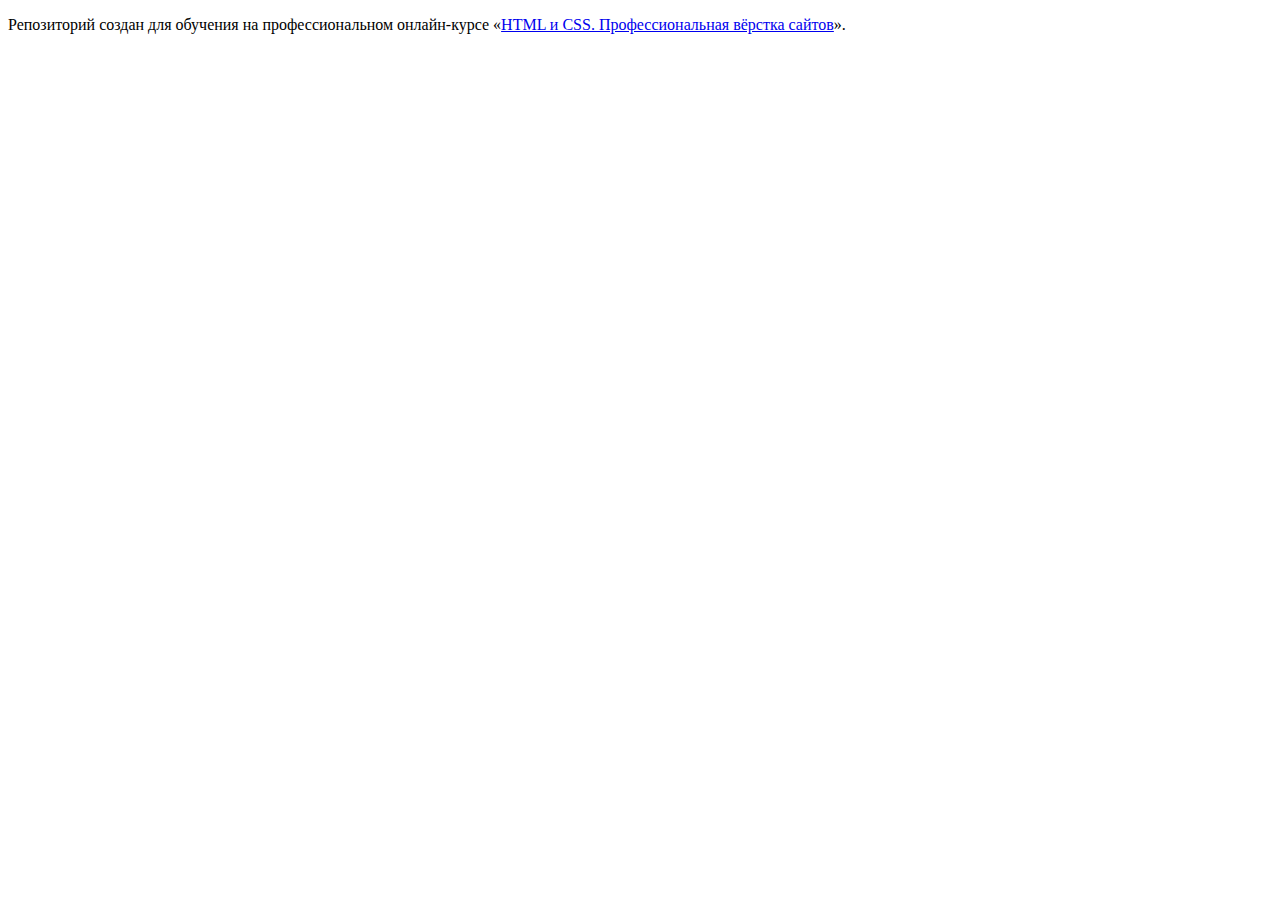
==== index.html @ 1352339e ":hatching_chick:" ====
<!DOCTYPE html>
<html lang="ru">
  <head>
    <meta charset="utf-8">
    <title>HTML Academy: Глейси</title>
  </head>
  <body>

    <p>Репозиторий создан для обучения на профессиональном онлайн‑курсе «<a href="https://htmlacademy.ru/intensive/htmlcss">HTML и CSS. Профессиональная вёрстка сайтов</a>».</p>

  </body>
</html>
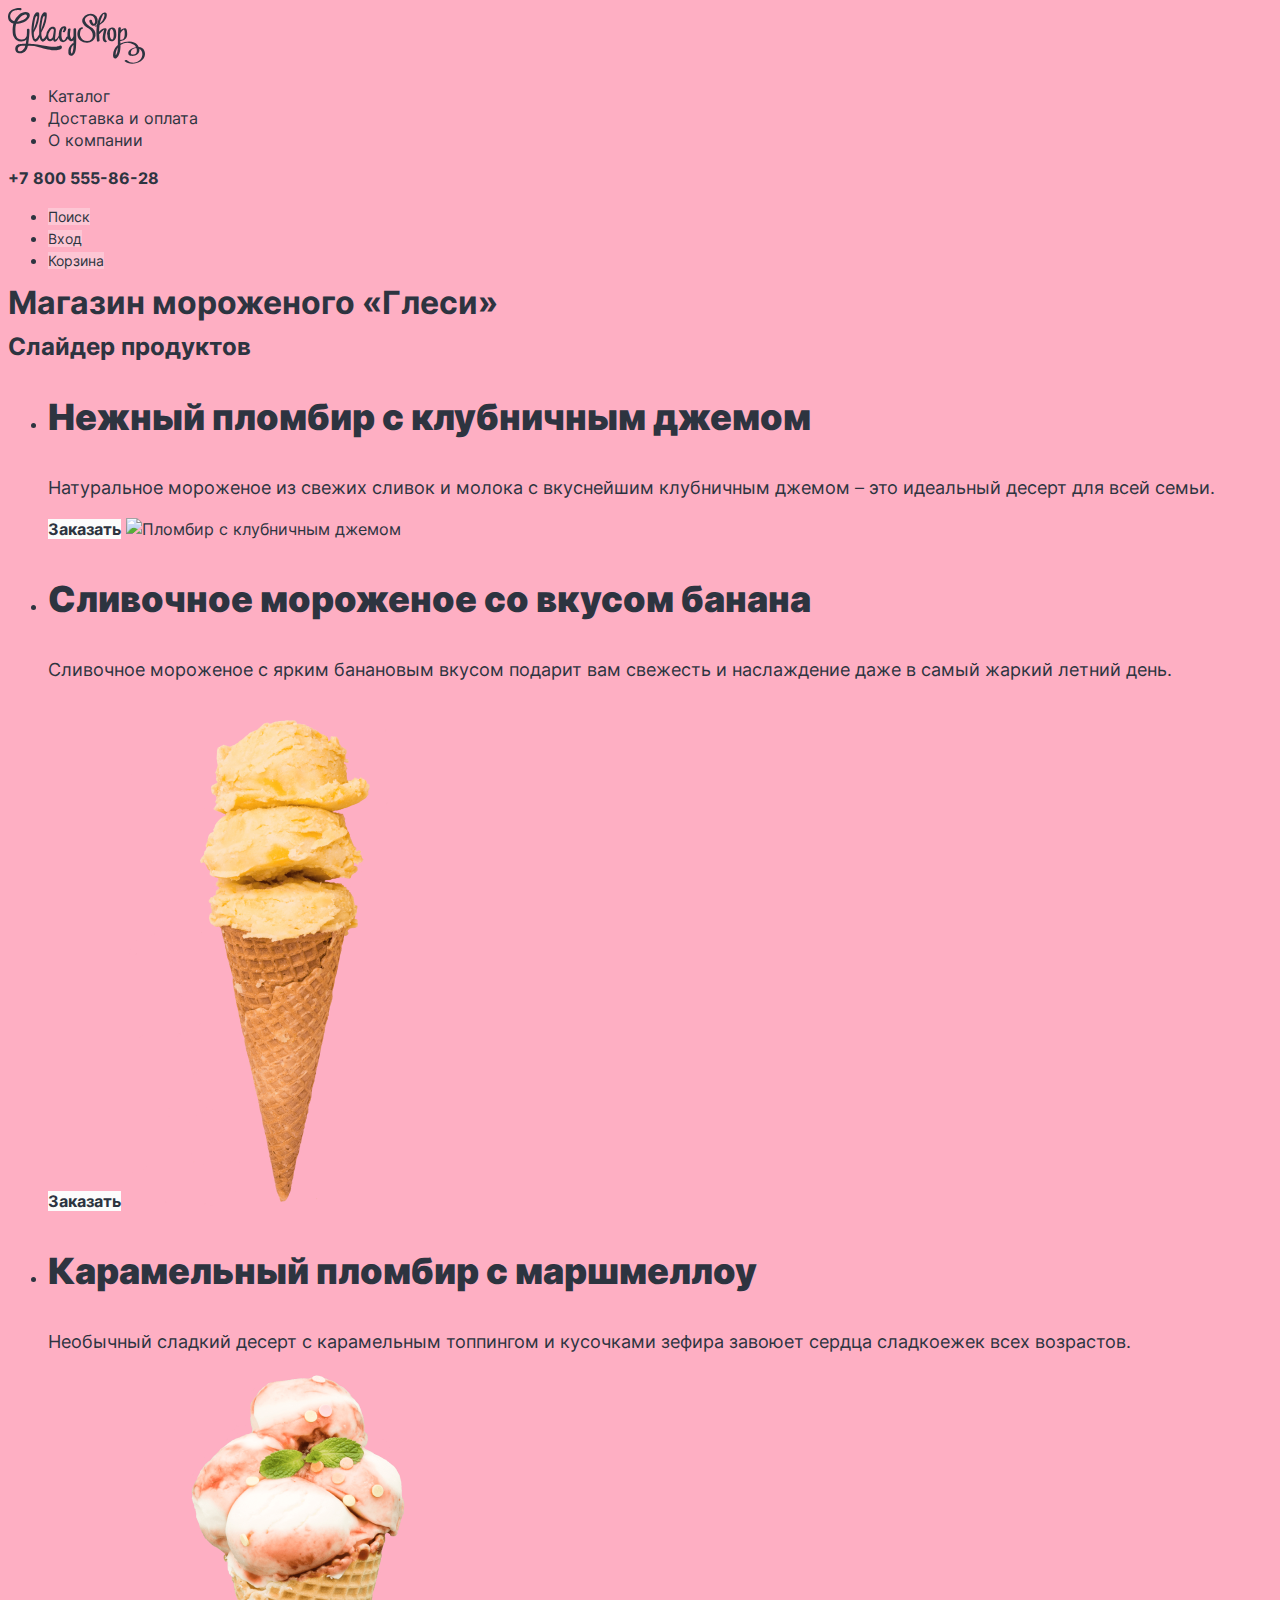
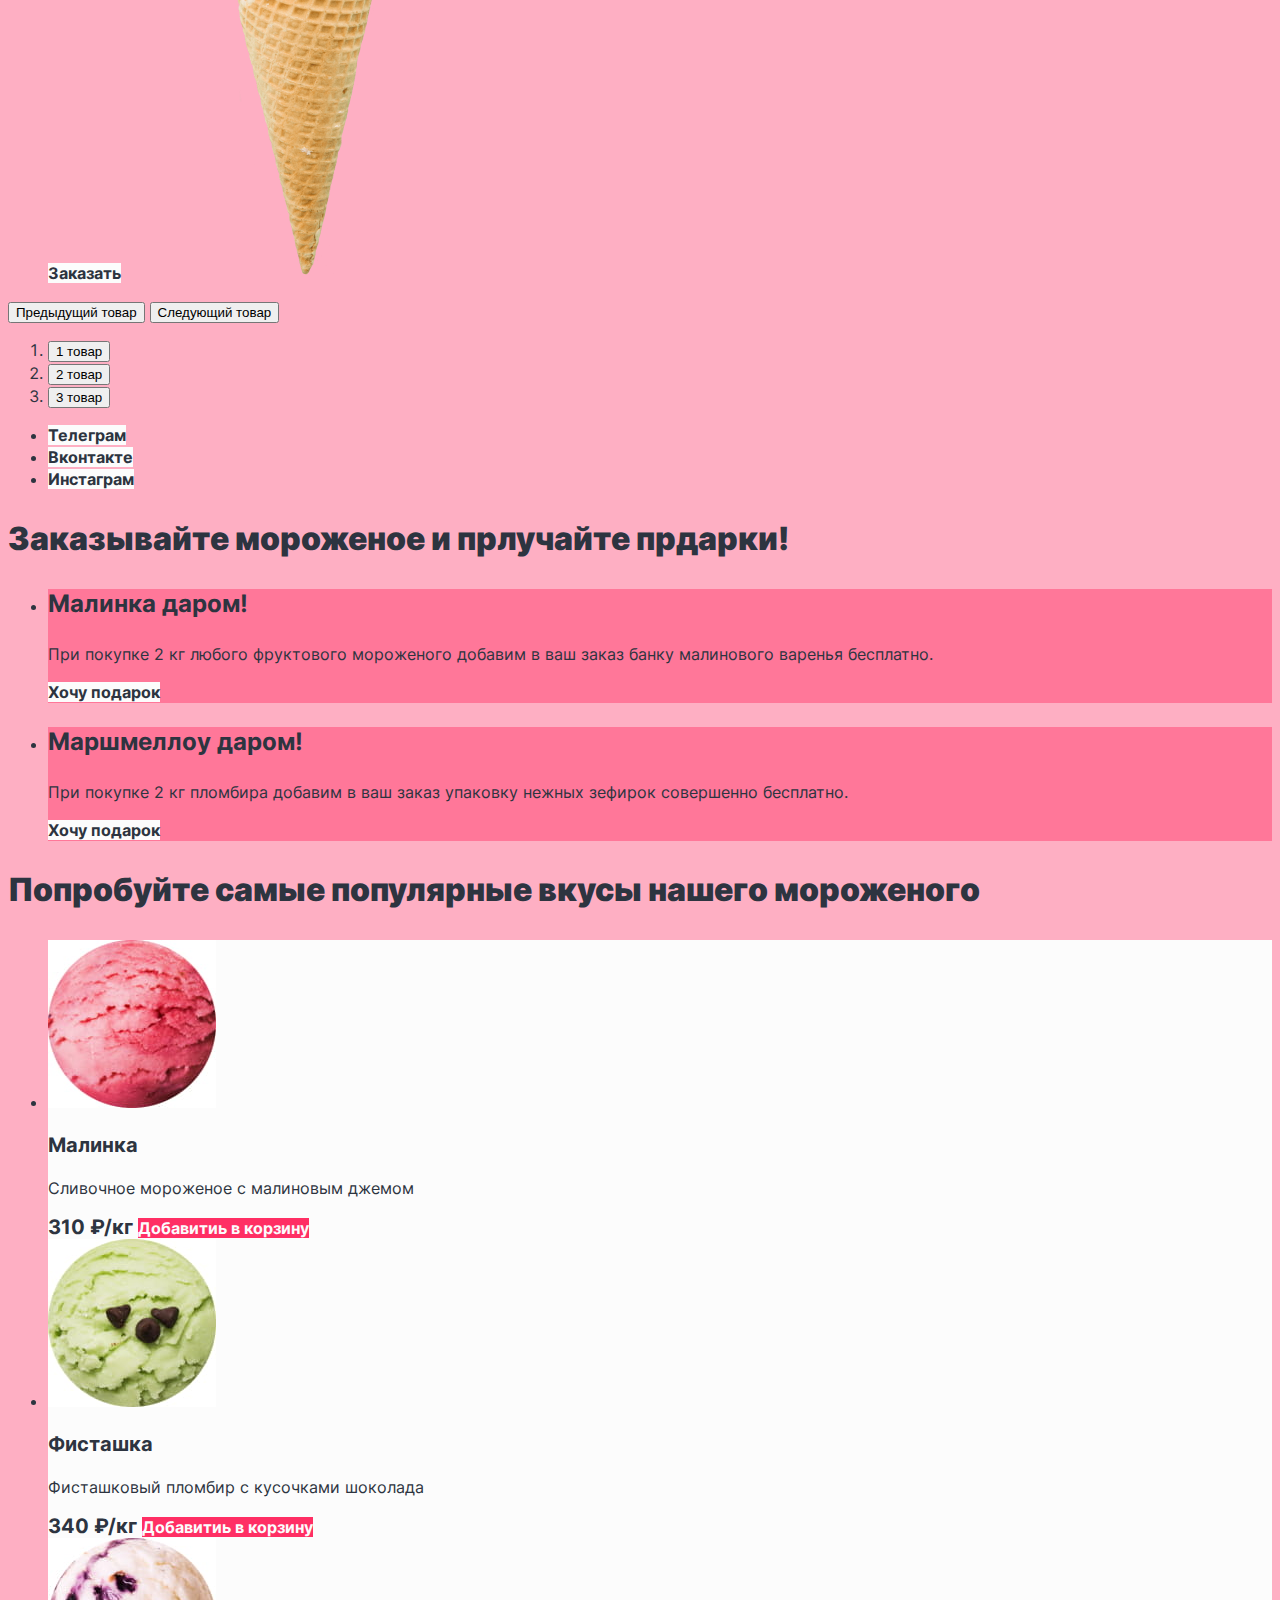
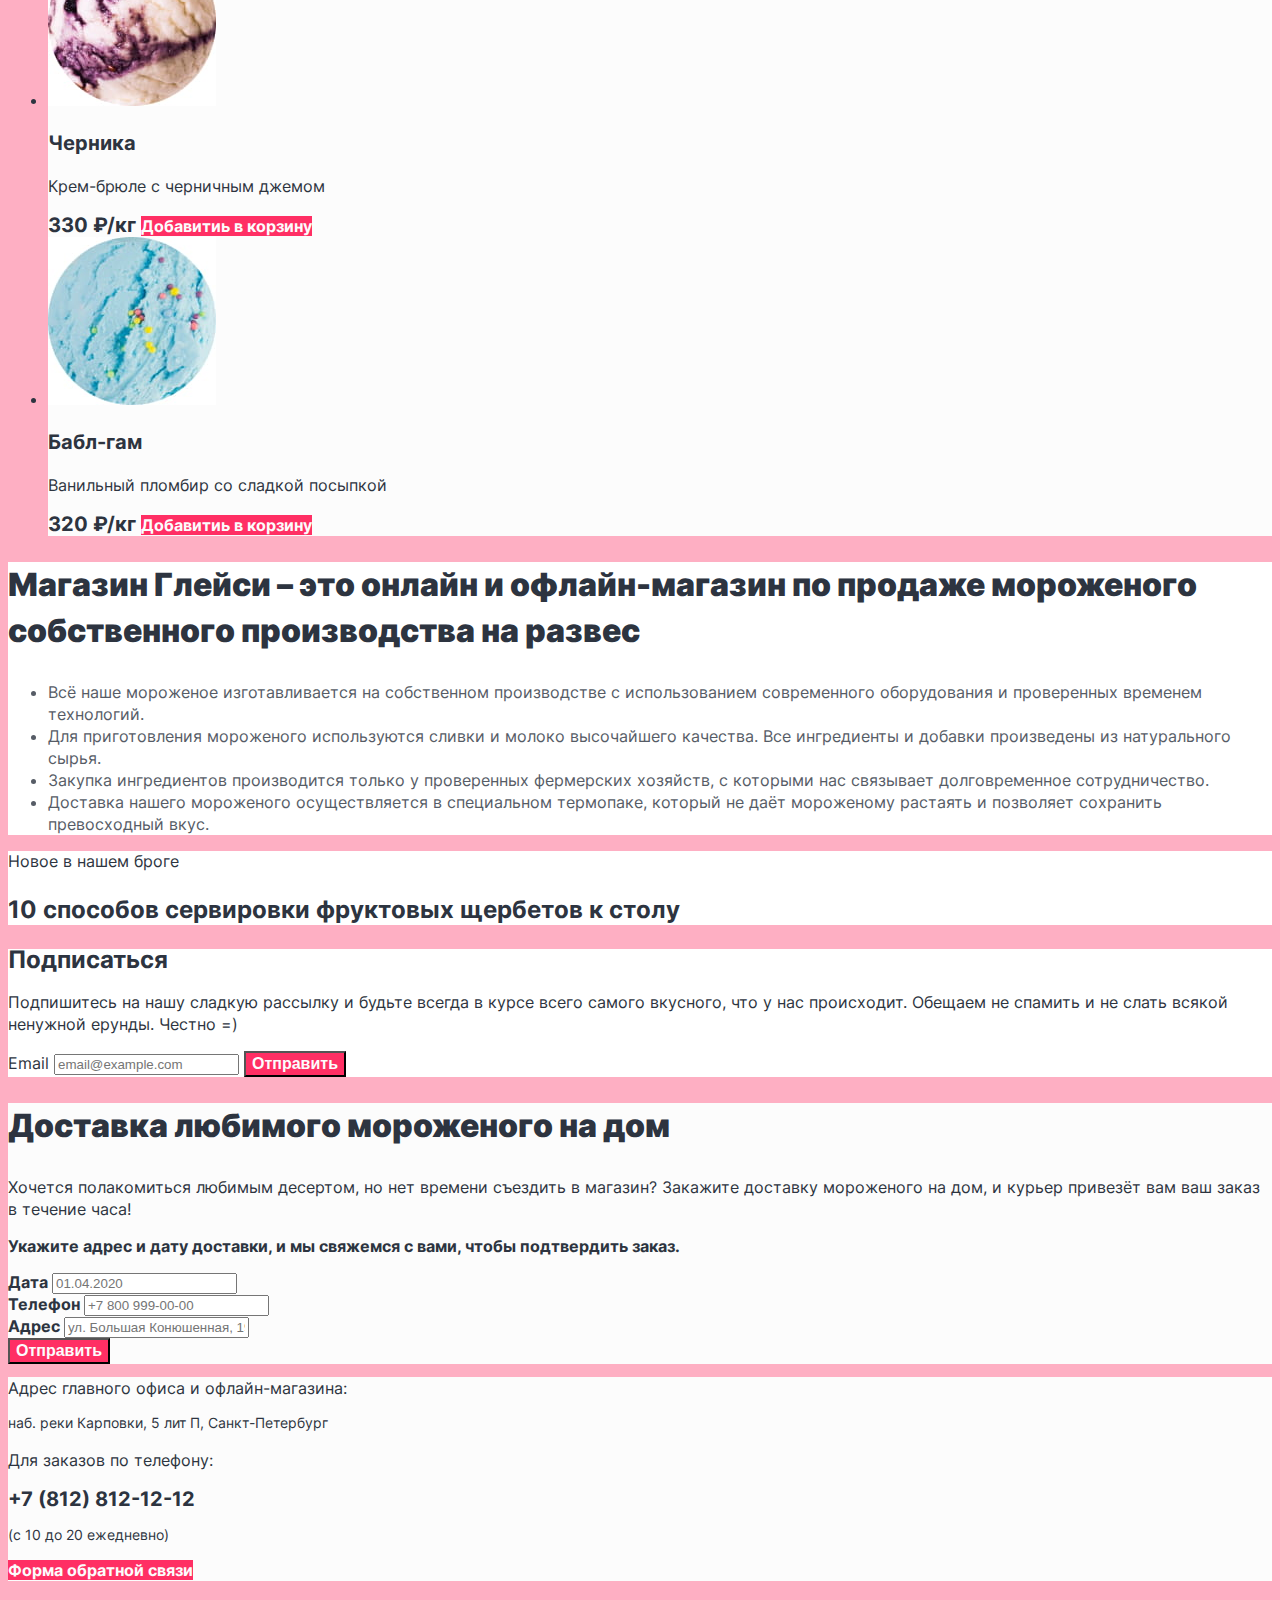
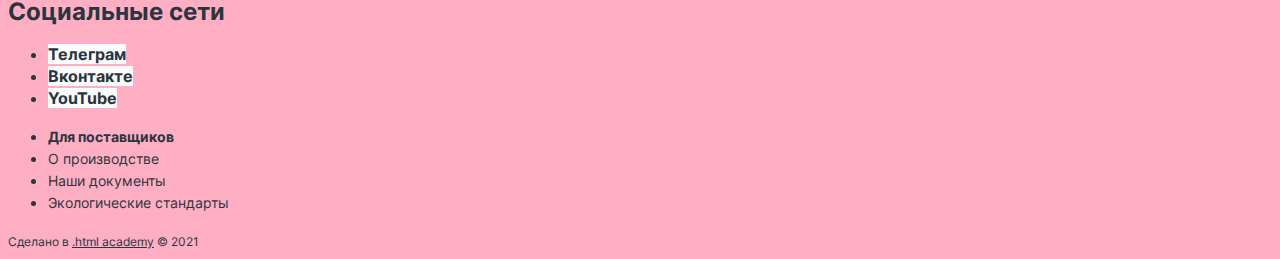
==== commit 5f19646c: "Подгружает акруальные изменения" ====
--- a/index.html
+++ b/index.html
@@ -2,11 +2,281 @@
 <html lang="ru">
   <head>
     <meta charset="utf-8">
-    <title>HTML Academy: Глейси</title>
+    <title>Gllacy Shop</title>
+    <link rel="stylesheet" href="styles/style.css">
   </head>
   <body>
-
-    <p>Репозиторий создан для обучения на профессиональном онлайн‑курсе «<a href="https://htmlacademy.ru/intensive/htmlcss">HTML и CSS. Профессиональная вёрстка сайтов</a>».</p>
-
+    <div class="container">
+      <header class="page-header">
+        <!-- Шапка -->
+        <nav class="site-navigation">
+          <a href="#">
+            <img src="image/logo.svg" alt='Логотип "Gllacy Shop"' class="logo" width="137" height="55.72">
+          </a>
+          <ul class="site-navigation-list">
+            <li class="site-navigation-item">
+              <a class="site-navigation-link" href="catalog.html">Каталог</a>
+            </li>
+            <li class="site-navigation-item">
+              <a class="site-navigation-link" href="#">Доставка и оплата</a>
+            </li>
+            <li class="site-navigation-item">
+              <a class="site-navigation-link" href="#">О компании</a>
+            </li>
+          </ul>
+        </nav>
+        <a class="header-phone" href="tel:+78005558628">+7 800 555-86-28</a>
+        <nav class="user-navigation">
+          <ul class="user-navigation-list">
+            <li class="user-navigation-item">
+              <a class="user-navigation-link" href="#"><span class="visually-hidden">Поиск</span></a>
+            </li>
+            <li class="user-navigation-item">
+              <a class="user-navigation-link" href="#">Вход</a>
+            </li>
+            <li class="user-navigation-item">
+              <a class="user-navigation-link" href="#">Корзина</a>
+            </li>
+          </ul>
+        </nav>
+      </header>
+      <!-- Основной блок -->
+      <main class="main">
+        <h1 class="visually-hidden">Магазин мороженого «Глеси»</h1>
+        <!-- Карусель -->
+        <section class="section-slider">
+          <h2 class="visually-hidden">Слайдер продуктов</h2>
+          <ul class="slider-list">
+            <li class="slider-item">
+              <h3 class="slide-title">Нежный пломбир с клубничным джемом</h3>
+              <p class="slide-paragraph">Натуральное мороженое из свежих сливок и молока с вкуснейшим клубничным джемом – это идеальный десерт для всей семьи. </p>
+              <a href="#" class="button button-order">Заказать</a>
+              <img src="image/strawberry-jam.png" alt="Пломбир с клубничным джемом" class="slider-image-first" width="327.15" height="507">
+            </li>
+            <li class="slider-item visually-hidden">
+              <h3 class="slide-title">Сливочное мороженое со вкусом банана</h3>
+              <p class="slide-paragraph">Сливочное мороженое с ярким банановым вкусом подарит вам свежесть и наслаждение даже в самый жаркий летний день. </p>
+              <a href="#" class="button button-order">Заказать</a>
+              <img src="image/banana.png" alt="Сливочное мороженое со вкусом банана" class="slider-image-second" width="312" height="507">
+            </li>
+            <li class="slider-item visually-hidden">
+              <h3 class="slide-title">Карамельный пломбир с маршмеллоу</h3>
+              <p class="slide-paragraph">Необычный сладкий десерт с карамельным топпингом и кусочками зефира завоюет сердца сладкоежек всех возрастов.</p>
+              <a href="#" class="button button-order">Заказать</a>
+              <img src="image/marshmello-ice-cream.png" alt="Карамельный пломбир с маршмеллоу" class="slider-image-last" width="350" height="507">
+            </li>
+          </ul>
+          <button class="slider-button slider-prev" type="button">
+            <span class="visually-hidden">Предыдущий товар</span>
+          </button>
+          <button class="slider-button slider-next" type="button">
+            <span class="visually-hidden">Следующий товар</span>
+          </button>
+          <ol class="slider-pagination">
+            <li class="slider-pagination-item">
+              <button class="slider-pagination-button slider-pagination-button-current" type="button">
+                <span class="visually-hidden">1 товар</span>
+              </button>
+            </li>
+            <li class="slider-pagination-item">
+              <button class="slider-pagination-button" type="button">
+                <span class="visually-hidden">2 товар</span>
+              </button>
+            </li>
+            <li class="slider-pagination-item">
+              <button class="slider-pagination-button" type="button">
+                <span class="visually-hidden">3 товар</span>
+              </button>
+            </li>
+          </ol>
+          <ul class="social-list">
+            <li class="social-item">
+              <a href="#" class="button social-button">
+                <span class="visually-hidden">Телеграм</span>
+              </a>
+            </li>
+            <li class="social-item">
+              <a href="#" class="button social-button">
+                <span class="visually-hidden">Вконтакте</span>
+              </a>
+            </li>
+            <li class="social-item">
+              <a href="#" class="button social-button">
+                <span class="visually-hidden">Инстаграм</span>
+              </a>
+            </li>
+          </ul>
+        </section>
+        <!-- Спецпредложения -->
+        <section class="special">
+          <h2 class="special-title">Заказывайте мороженое и прлучайте прдарки!</h2>
+          <ul class="special-list">
+            <li class="special-item">
+              <h3 class="special-item-title">Малинка даром!</h3>
+              <p class="special-item-paragraph">При покупке 2 кг любого фруктового мороженого добавим в ваш заказ банку малинового варенья бесплатно.</p>
+              <a href="#" class="button special-item-button">Хочу подарок</a>
+            </li>
+            <li class="special-item">
+              <h3 class="special-item-title">Маршмеллоу даром!</h3>
+              <p class="pecial-item-paragraph">При покупке 2 кг пломбира добавим в ваш заказ упаковку нежных зефирок совершенно бесплатно.</p>
+              <a href="#" class="button special-item-button">Хочу подарок</a>
+            </li>
+          </ul>
+        </section>
+        <!-- Популярное -->
+        <section class="popular-cards">
+          <h2 class="popular-cards-title">Попробуйте самые популярные вкусы нашего мороженого</h2>
+          <ul class="card-list">
+            <li class="card-item">
+              <img src="image/foto-1.jpg" alt="Малиновое мороженое" class="card-item-image" width="168" height="168">
+              <h3 class="card-item-title">Малинка</h3>
+              <p class="card-item-paragraph">Сливочное мороженое с малиновым джемом</p>
+              <div class="price-and-basket">
+                <b class="card-price">310 ₽/кг</b>
+                <a href="#" class="button card-add-basket"><span class="visually-hidden">Добавитиь в корзину</span></a>
+              </div>
+            </li>
+            <li class="card-item">
+              <img src="image/foto-2.jpg" alt="Фисташковое мороженое" class="card-item-image" width="168" height="168">
+              <h3 class="card-item-title">Фисташка</h3>
+              <p class="card-item-paragraph">Фисташковый пломбир с кусочками шоколада</p>
+              <div class="price-and-basket">
+                <b class="card-price">340 ₽/кг</b>
+                <a href="#" class=" button card-add-basket"><span class="visually-hidden">Добавитиь в корзину</span></a>
+              </div>
+            </li>
+            <li class="card-item">
+              <img src="image/foto-3.jpg" alt="Черничное мороженое" class="card-item-image" width="168" height="168">
+              <h3 class="card-item-title">Черника</h3>
+              <p class="card-item-paragraph">Крем-брюле с черничным джемом</p>
+              <div class="price-and-basket">
+                <b class="card-price">330 ₽/кг</b>
+                <a href="#" class="button card-add-basket"><span class="visually-hidden">Добавитиь в корзину</span></a>
+              </div>
+            </li>
+            <li class="card-item">
+              <img src="image/foto-4.jpg" alt="Ванильное мороженое" class="card-item-image" width="168" height="168">
+              <h3 class="card-item-title">Бабл-гам</h3>
+              <p class="card-item-paragraph">Ванильный пломбир со сладкой посыпкой</p>
+              <div class="price-and-basket">
+                <b class="card-price">320 ₽/кг</b>
+                <a href="#" class="button card-add-basket"><span class="visually-hidden">Добавитиь в корзину</span></a>
+              </div>
+            </li>
+          </ul>
+        </section>
+        <!-- О компании -->
+        <section class="about">
+          <h2 class="about-title">Магазин Глейси – это онлайн и офлайн-магазин по продаже мороженого собственного производства на развес</h2>
+          <ul class="about-list">
+            <li class="about-item">
+              Всё наше мороженое изготавливается на собственном производстве с использованием современного оборудования и проверенных временем технологий.
+            </li>
+            <li class="about-item">
+              Для приготовления мороженого используются сливки и молоко высочайшего качества. Все ингредиенты и добавки произведены из натурального сырья.
+            </li>
+            <li class="about-item">
+              Закупка ингредиентов производится только у проверенных фермерских хозяйств, с которыми нас связывает долговременное сотрудничество.
+            </li>
+            <li class="about-item">
+              Доставка нашего мороженого осуществляется в специальном термопаке, который не даёт мороженому растаять и позволяет сохранить превосходный вкус.
+            </li>
+          </ul>
+        </section>
+        <!-- Новости -->
+        <section class="news">
+          <h2 class="news-title">Новое в нашем броге</h2>
+          <p class="news-paragraph">10 способов сервировки фруктовых щербетов к столу</p>
+        </section>
+        <!-- Подписка -->
+        <section class="subscribe">
+          <h2 class="visually-hidden">Подписаться</h2>
+          <p class="subscribe-paragraph">Подпишитесь на нашу сладкую рассылку и будьте всегда в курсе всего самого вкусного, что у нас происходит. Обещаем не спамить и не слать всякой ненужной ерунды. Честно =)</p>
+          <form action="https://echo.htmlacademy.ru" method="post" class="subscribe-form">
+            <label for="subscribe-email" class="visually-hidden">Email</label>
+            <input class="field" placeholder="email@example.com" type="email" name="subscribe-email" id="subscribe-email" required>
+            <button class="pink-button subscribe-button" type="submit">Отправить</button>
+          </form>
+        </section>
+        <!-- Доставка -->
+        <section class="delivery">
+          <div class="delivery-container">
+            <h2 class="delivery-title">Доставка любимого мороженого на дом</h2>
+            <p class="delivery-paragraph">Хочется полакомиться любимым десертом, но нет времени съездить в магазин? Закажите доставку мороженого на дом, и курьер привезёт вам ваш заказ в течение часа!</p>
+          </div>
+          <section class="delivery-form">
+            <p class="delivery-form-paragraph">Укажите адрес и дату доставки, и мы свяжемся с вами, чтобы подтвердить заказ.</p>
+            <form action="https://echo.htmlacademy.ru" class="delivery-form" method="post">
+              <div class="delivery-form-data">
+                <label class="form-label" for="delivery-data">Дата</label>
+                <input type="text" id="delivery-data" name="delivery-data" placeholder="01.04.2020">
+              </div>
+              <div class="delivery-form-data">
+                <label class="form-label" for="delivery-phone">Телефон</label>
+                <input type="text" id="delivery-phone" name="delivery-phone" placeholder="+7 800 999-00-00">
+              </div>
+              <div class="delivery-form-data">
+                <label class="form-label" for="delivery-addres">Адрес</label>
+                <input type="text" id="delivery-addres" name="delivery-addres" placeholder="ул. Большая Конюшенная, 19/8">
+              </div>
+              <button class="pink-button" type="submit">Отправить</button>
+            </form>
+          </section>
+        </section>
+        <!-- Контакты и форма обратной связи -->
+        <section class="feedback">
+          <section class="contacts">
+            <h2 class="contacts-title">Адрес главного офиса и офлайн-магазина:</h2>
+            <p class="contacts-paragraph">наб. реки Карповки, 5 лит П, Санкт-Петербург</p>
+            <p>Для заказов по телефону:</p>
+            <a class="contacts-phone" href="tel:+78128121212">+7 (812) 812-12-12</a>
+            <p class="contacts-paragraph">(с 10 до 20 ежедневно)</p>
+            <a href="#" class="pink-button contacts-button">Форма обратной связи</a>
+          </section>
+        </section>
+      </main>
+      <!-- Подвал -->
+      <footer class="page-footer">
+        <section class="footer-social">
+          <h2 class="visually-hidden">Социальные сети</h2>
+          <ul class="footer-social-list">
+            <li class="footer-social-item">
+              <a href="#" class="button">
+                <span class="visually-hidden">Телеграм</span>
+              </a>
+            </li>
+            <li class="footer-social-item">
+              <a href="#" class="button">
+                <span class="visually-hidden">Вконтакте</span>
+              </a>
+            </li>
+            <li class="footer-social-item">
+              <a href="#" class="button">
+                <span class="visually-hidden">YouTube</span>
+              </a>
+            </li>
+          </ul>
+        </section>
+        <section class="footer-links">
+          <ul class="footer-links-list">
+            <li class="footer-links-item">
+              <a href="#" class="footer-link">Для поставщиков</a>
+            </li>
+            <li class="footer-links-item">
+              <a href="#" class="footer-link">О производстве</a>
+            </li>
+            <li class="footer-links-item">
+              <a href="#" class="footer-link">Наши документы</a>
+            </li>
+            <li class="footer-links-item">
+              <a href="#" class="footer-link">Экологические стандарты</a>
+            </li>
+          </ul>
+        </section>
+        <section class="copyright">
+          <a class="htmlacademy-link" href="https://htmlacademy.ru/">Сделано в <span>.html academy</span> © 2021</a>
+        </section>
+      </footer>
+    </div>
   </body>
 </html>
--- a/styles/style.css
+++ b/styles/style.css
@@ -0,0 +1,317 @@
+@font-face {
+  font-family: "Inter";
+  font-style: normal;
+  font-weight: 400;
+  src: url("../fonts/inter-400.woff2");
+  font-display: swap;
+}
+
+@font-face {
+  font-family: "Inter";
+  font-style: normal;
+  font-weight: 700;
+  src: url("../fonts/inter-700.woff2");
+  font-display: swap;
+}
+
+@font-face {
+  font-family: "Inter";
+  font-style: normal;
+  font-weight: 900;
+  src: url("../fonts/inter-900.woff2");
+  font-display: swap;
+}
+
+body
+ {
+  font-family: "Inter", sans-serif;
+  font-size: 16px;
+  line-height: 22px;
+  color: #2d3440;
+  background-color: #FEAFC3;
+ }
+
+ /* Навигация */
+
+ .site-navigation-link {
+  line-height: 20px;
+  text-align: center;
+  text-decoration: none;
+  color: inherit;
+ }
+
+.user-navigation-link {
+  font-size: 14px;
+  line-height: 20px;
+  text-align: center;
+  text-decoration: none;
+  background-color: rgba(252, 252, 252, 0.3);
+  color: inherit;
+}
+
+.header-phone {
+  line-height: 20px;
+  font-weight: 700;
+  text-decoration: none;
+  color: inherit;
+}
+
+/* Карусель */
+
+.slide-title {
+  font-size: 36px;
+  font-weight: 900;
+  line-height: 46px;
+}
+
+.slide-paragraph {
+  font-size: 18px;
+  line-height: 24px;
+}
+
+.button {
+  font-weight: 700;
+  line-height: 20px;
+  color: #2d3440;
+  text-decoration: none;
+  background-color: #fcfcfc;
+}
+
+/* Спецпредложения */
+
+.special-title {
+  font-size: 32px;
+  font-weight: 900;
+  line-height: 46px;
+}
+
+.special-item {
+  background-color: #ff7799;
+}
+
+.special-item-title {
+  font-size: 24px;
+  font-weight: 700;
+  line-height: 30px;
+}
+
+/* Популярное */
+
+.popular-cards-title {
+  font-size: 32px;
+  font-weight: 900;
+  line-height: 46px;
+}
+
+.card-item {
+  background-color: #fcfcfc;
+}
+
+.card-item-title {
+  font-size: 20px;
+  font-weight: 700;
+  line-height: 24px;
+}
+
+.card-price {
+  font-size: 20px;
+  line-height: 24px;
+}
+
+.card-add-basket {
+  background-color: #ff2f64;
+  color: #fcfcfc;
+}
+
+/* О компании */
+
+.about-wrapper {
+  background-image: url(../image/wafel.jpg);
+  background-repeat: no-repeat;
+}
+
+.about {
+  background-color: #ffffff;
+}
+
+.about-title {
+  font-size: 32px;
+  font-weight: 900;
+  line-height: 46px;
+}
+
+.about-item {
+  color: #565c66;
+}
+
+/* Новости */
+
+.news {
+  background-color: #ffffff;
+  background-image: url(../image/news_background.jpg);
+  background-repeat: no-repeat;
+}
+
+.news-title {
+  font-size: 16px;
+  font-weight: 400;
+  line-height: 20px;
+}
+
+.news-paragraph {
+  font-size: 24px;
+  font-weight: 700;
+  line-height: 30px;
+}
+
+/* Подписка */
+
+.subscribe-wrapper {
+  background-image: url(../image/subscribe.svg);
+  background-repeat: no-repeat;
+}
+
+.subscribe {
+  background-color: #ffffff;
+}
+
+.pink-button {
+  font-size: 16px;
+  font-weight: 700;
+  line-height: 20px;
+  color: #fcfcfc;
+  background-color: #ff2f64;
+}
+
+/* Досктавка */
+
+.delivery {
+  background-color: #fcfcfc;
+  background-image: url(../image/delivery_background.jpg);
+  background-repeat: no-repeat;
+}
+
+.delivery-title {
+  font-size: 32px;
+  font-weight: 900;
+  line-height: 46px;
+}
+
+.delivery-form-container {
+  background-color: #fcfcfc;
+}
+
+.delivery-form {
+  font-weight: 700;
+  line-height: 20px;
+}
+
+/* О компании */
+
+.feedback {
+  background-image: url(../image/feedback_background.jpg);
+  background-repeat: no-repeat;
+}
+
+.contacts {
+  background-color: #fcfcfc;
+}
+
+.contacts-title {
+  font-size: 16px;
+  font-weight: 400;
+  line-height: 22px;
+}
+
+.contacts-address {
+  font-size: 20px;
+  font-weight: 700;
+  line-height: 24px;
+}
+
+.contacts-phone {
+  font-size: 20px;
+  font-weight: 700;
+  line-height: 24px;
+  text-decoration: none;
+  color: #2d3440;
+}
+
+.contacts-paragraph {
+  font-size: 14px;
+  line-height: 20px;
+}
+
+.contacts-button {
+  text-decoration: none;
+}
+
+/* Подвал */
+
+.footer-links-item a {
+  font-size: 14px;
+  line-height: 20px;
+  text-decoration: none;
+  color: #2d3440;
+}
+
+.footer-links-item:first-child {
+  font-weight: 700;
+}
+
+.htmlacademy-link {
+  font-size: 12px;
+  line-height: 16px;
+  text-decoration: none;
+  color: #2d3440;
+}
+
+.copyright span {
+  text-decoration: underline;
+}
+
+/* Каталог */
+
+.breadcrumbs {
+  font-size: 14px;
+  font-weight: 700;
+  line-height: 20px;
+  color: #2d3440;
+}
+
+.breadcrumbs-link {
+  color: inherit;
+  text-decoration: none;
+}
+
+.breadcrumbs-item:last-child {
+  text-decoration: underline;
+}
+
+.catalog-title {
+  font-size: 32px;
+  font-weight: 900;
+  line-height: 46px;
+}
+
+.catalog-filter-group, .catalog-filter-fillers {
+  font-size: 14px;
+  line-height: 20px;
+  background-color: rgba(252, 252, 252, 0.3);
+}
+
+.filter-button {
+  font-size: 14px;
+  font-weight: 700;
+  background-color: rgba(252, 252, 252, 0.3);
+}
+
+.pagination a {
+  line-height: 20px;
+  color:#2d3440;
+  text-decoration: none;
+}
+
+.pagination-current {
+  background-color: #fcfcfc;;
+}
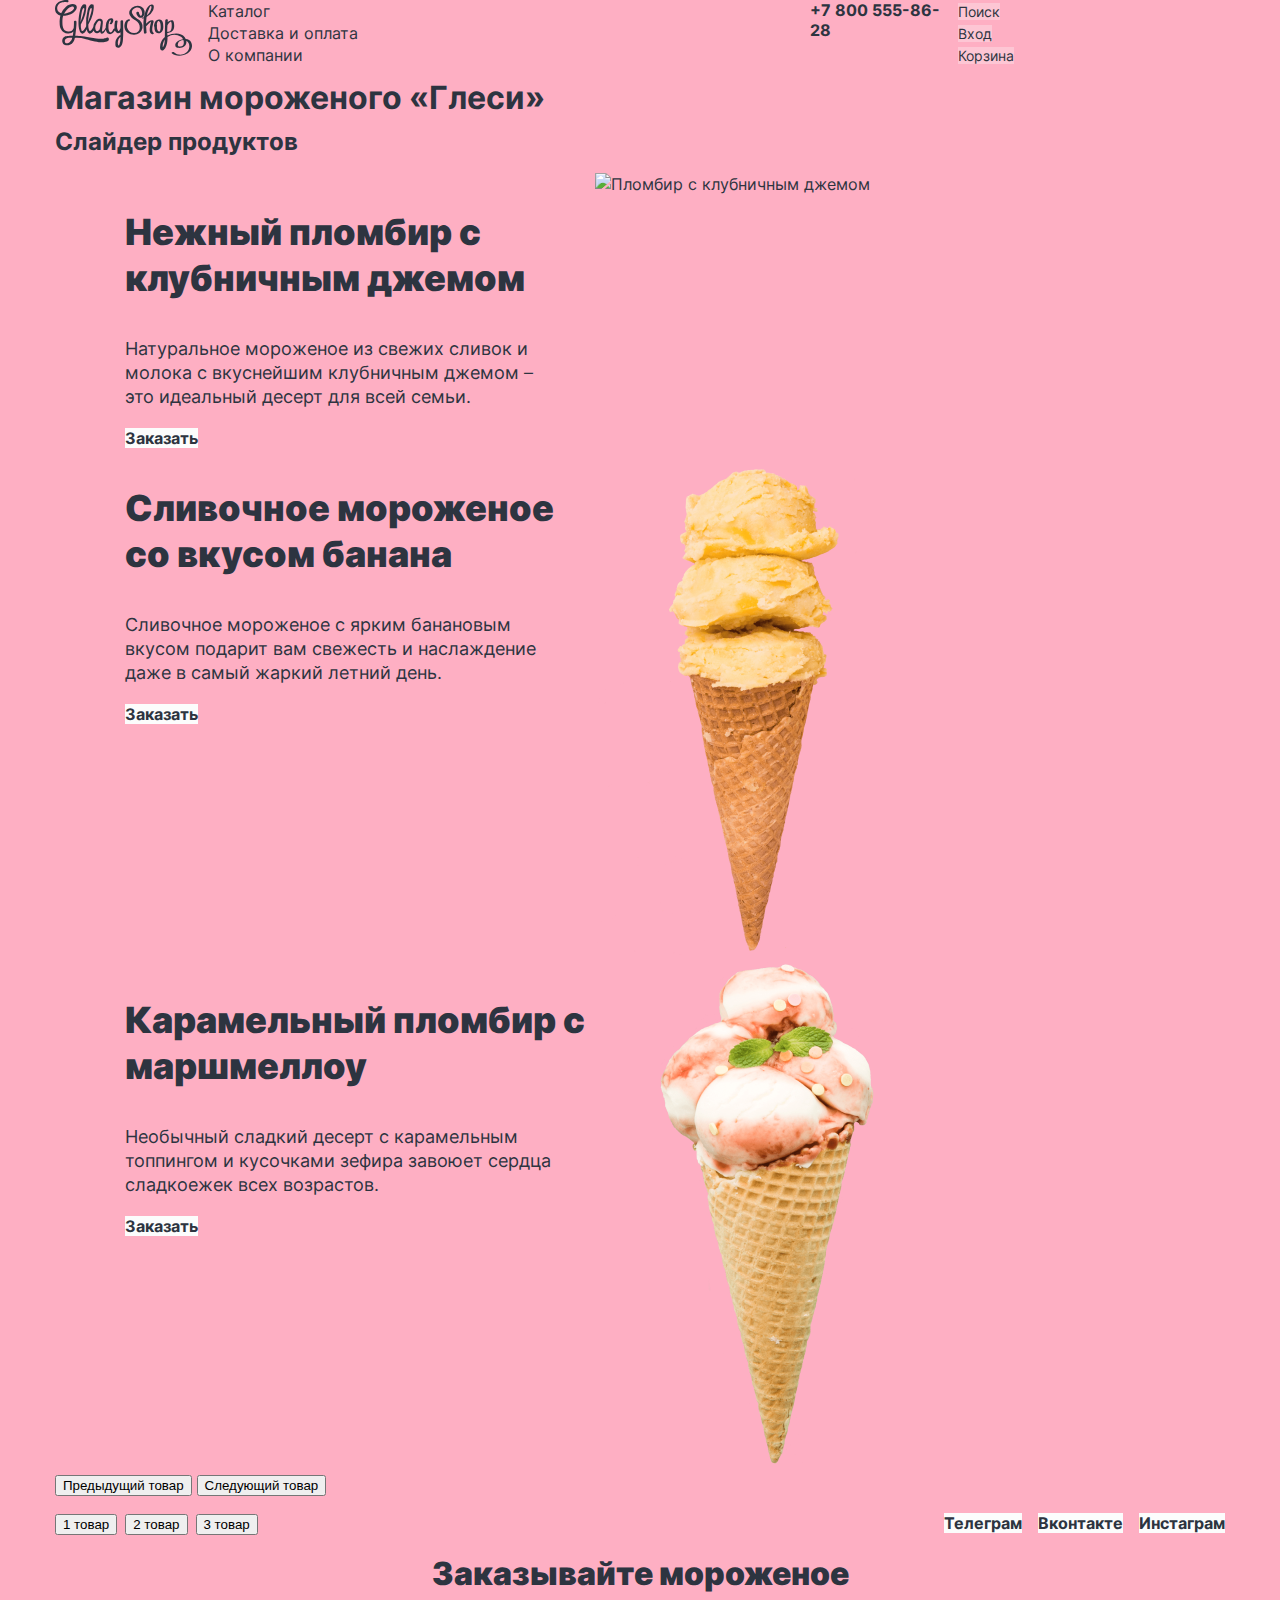
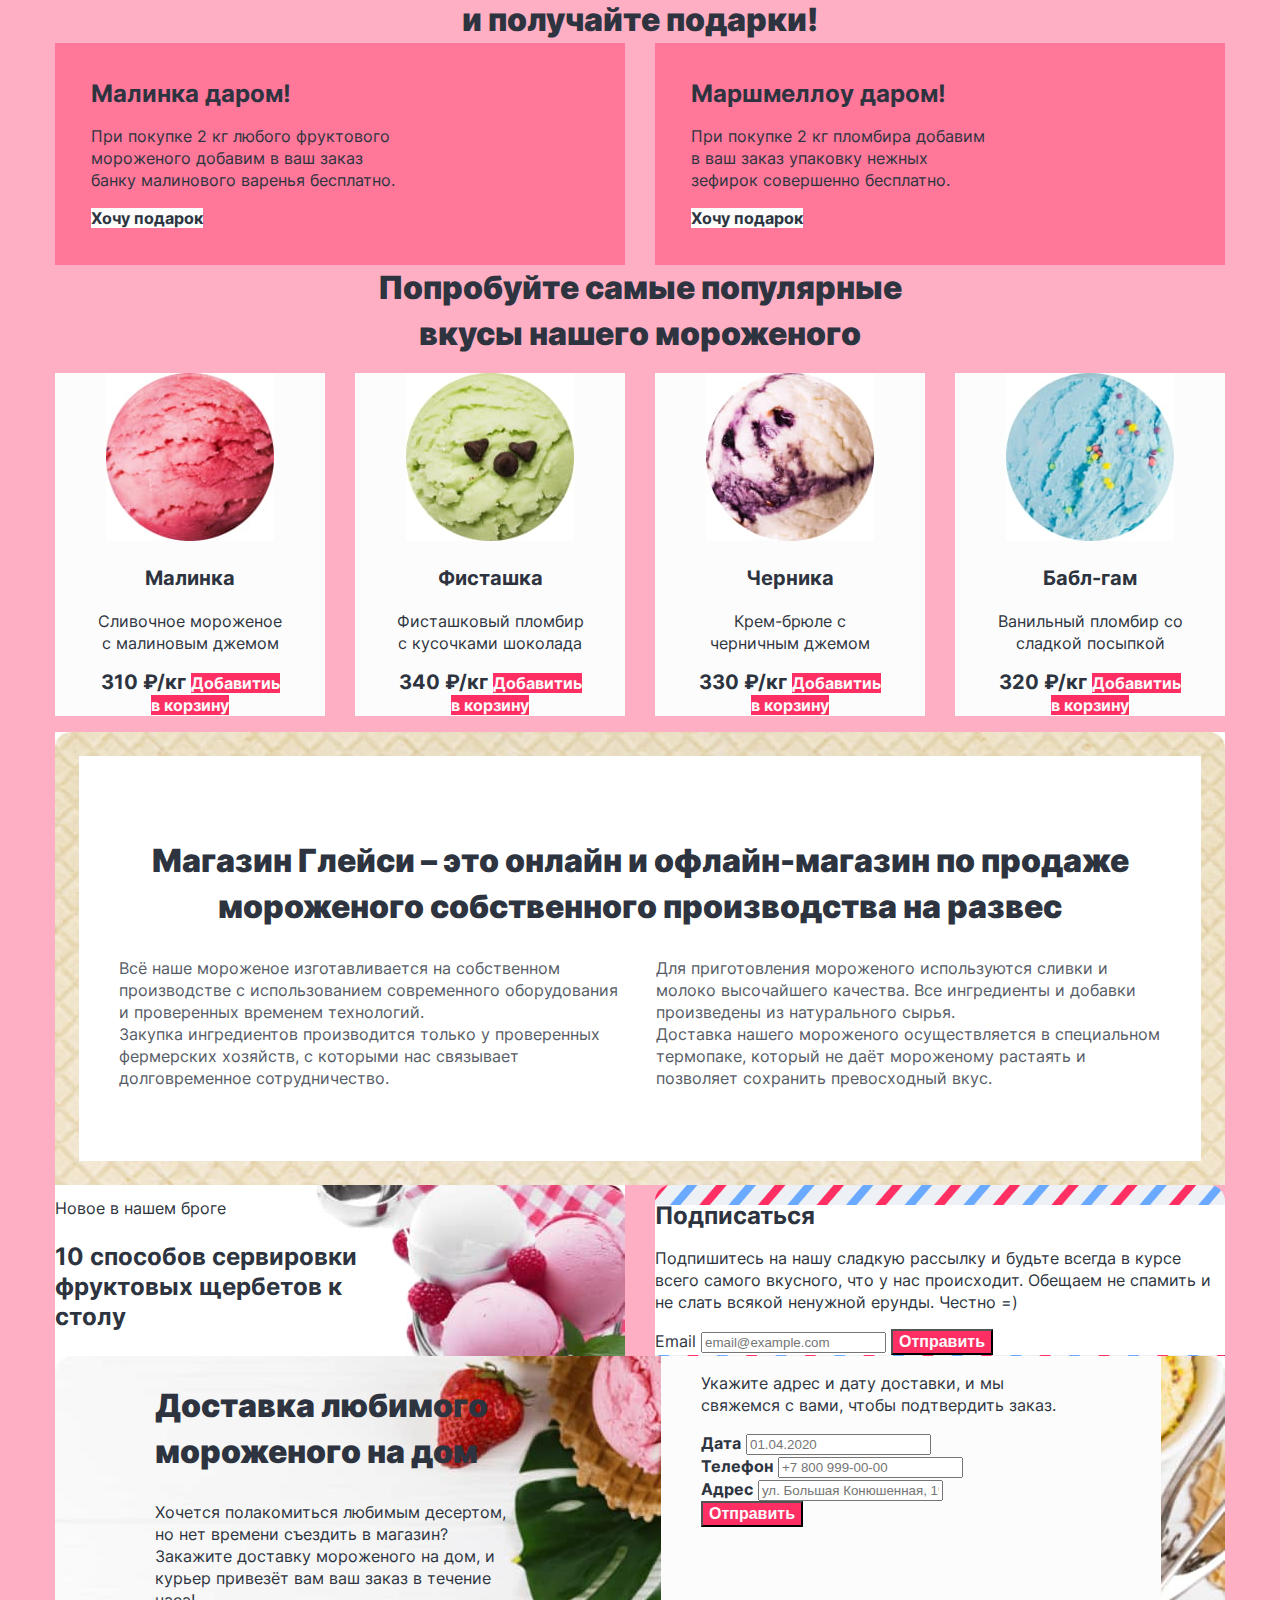
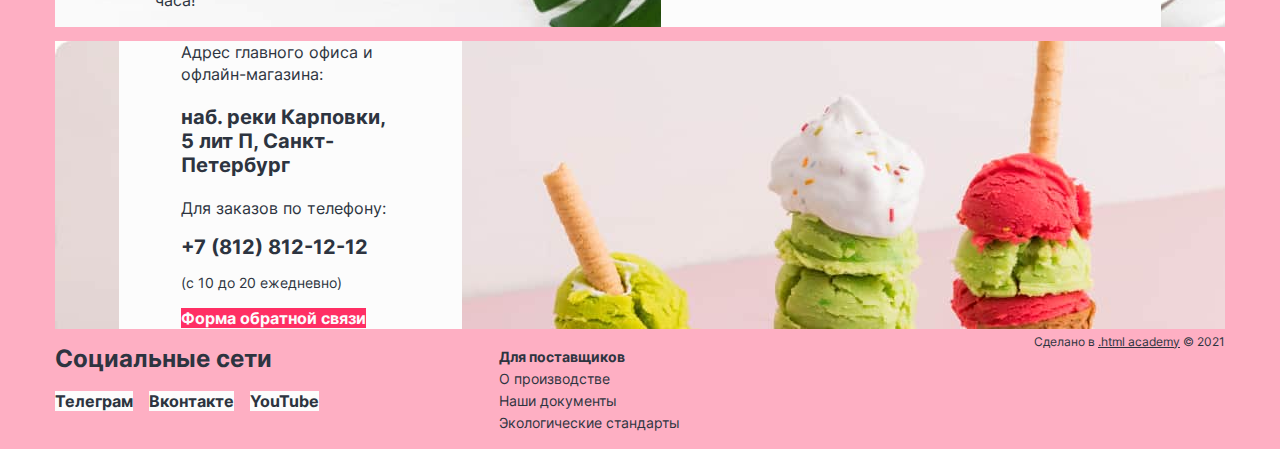
==== commit f210f014: "Добавляет сетку крупных блоков на Флексах" ====
--- a/index.html
+++ b/index.html
@@ -6,64 +6,78 @@
     <link rel="stylesheet" href="styles/style.css">
   </head>
   <body>
-    <div class="container">
-      <header class="page-header">
-        <!-- Шапка -->
-        <nav class="site-navigation">
-          <a href="#">
-            <img src="image/logo.svg" alt='Логотип "Gllacy Shop"' class="logo" width="137" height="55.72">
-          </a>
-          <ul class="site-navigation-list">
-            <li class="site-navigation-item">
-              <a class="site-navigation-link" href="catalog.html">Каталог</a>
-            </li>
-            <li class="site-navigation-item">
-              <a class="site-navigation-link" href="#">Доставка и оплата</a>
-            </li>
-            <li class="site-navigation-item">
-              <a class="site-navigation-link" href="#">О компании</a>
-            </li>
-          </ul>
-        </nav>
-        <a class="header-phone" href="tel:+78005558628">+7 800 555-86-28</a>
-        <nav class="user-navigation">
-          <ul class="user-navigation-list">
-            <li class="user-navigation-item">
-              <a class="user-navigation-link" href="#"><span class="visually-hidden">Поиск</span></a>
-            </li>
-            <li class="user-navigation-item">
-              <a class="user-navigation-link" href="#">Вход</a>
-            </li>
-            <li class="user-navigation-item">
-              <a class="user-navigation-link" href="#">Корзина</a>
-            </li>
-          </ul>
-        </nav>
-      </header>
-      <!-- Основной блок -->
-      <main class="main">
+    <header class="page-header">
+      <!-- Шапка -->
+      <div class="logo-wrapper">
+        <a href="#">
+          <img src="image/logo.svg" alt='Логотип "Gllacy Shop"' class="logo" width="137" height="56">
+        </a>
+      </div>
+      <nav class="site-navigation">
+        <ul class="site-navigation-list">
+          <li class="site-navigation-item">
+            <a class="site-navigation-link" href="catalog.html">Каталог</a>
+          </li>
+          <li class="site-navigation-item">
+            <a class="site-navigation-link" href="#">Доставка и оплата</a>
+          </li>
+          <li class="site-navigation-item">
+            <a class="site-navigation-link" href="#">О компании</a>
+          </li>
+        </ul>
+      </nav>
+      <a class="header-phone" href="tel:+78005558628">+7 800 555-86-28</a>
+      <nav class="user-navigation">
+        <ul class="user-navigation-list">
+          <li class="user-navigation-item">
+            <a class="user-navigation-link" href="#"><span class="visually-hidden">Поиск</span></a>
+          </li>
+          <li class="user-navigation-item">
+            <a class="user-navigation-link" href="#">Вход</a>
+          </li>
+          <li class="user-navigation-item">
+            <a class="user-navigation-link" href="#">Корзина</a>
+          </li>
+        </ul>
+      </nav>
+    </header>
+    <!-- Основной блок -->
+    <main class="main-wrapper main">
+      <div class="page-wrapper">
         <h1 class="visually-hidden">Магазин мороженого «Глеси»</h1>
         <!-- Карусель -->
         <section class="section-slider">
           <h2 class="visually-hidden">Слайдер продуктов</h2>
           <ul class="slider-list">
             <li class="slider-item">
-              <h3 class="slide-title">Нежный пломбир с клубничным джемом</h3>
-              <p class="slide-paragraph">Натуральное мороженое из свежих сливок и молока с вкуснейшим клубничным джемом – это идеальный десерт для всей семьи. </p>
-              <a href="#" class="button button-order">Заказать</a>
-              <img src="image/strawberry-jam.png" alt="Пломбир с клубничным джемом" class="slider-image-first" width="327.15" height="507">
+              <div class="slider-item-wrapper">
+                <h3 class="slide-title">Нежный пломбир с клубничным джемом</h3>
+                <p class="slide-paragraph">Натуральное мороженое из свежих сливок и молока с вкуснейшим клубничным джемом – это идеальный десерт для всей семьи. </p>
+                <a href="#" class="button button-order">Заказать</a>
+              </div>
+              <div class="slider-image-first-wrapper">
+                <img src="image/strawberry-jam.png" alt="Пломбир с клубничным джемом" class="slider-image-first" width="329" height="507">
+              </div>
             </li>
             <li class="slider-item visually-hidden">
-              <h3 class="slide-title">Сливочное мороженое со вкусом банана</h3>
-              <p class="slide-paragraph">Сливочное мороженое с ярким банановым вкусом подарит вам свежесть и наслаждение даже в самый жаркий летний день. </p>
-              <a href="#" class="button button-order">Заказать</a>
-              <img src="image/banana.png" alt="Сливочное мороженое со вкусом банана" class="slider-image-second" width="312" height="507">
+              <div class="slider-item-wrapper">
+                <h3 class="slide-title">Сливочное мороженое со вкусом банана</h3>
+                <p class="slide-paragraph">Сливочное мороженое с ярким банановым вкусом подарит вам свежесть и наслаждение даже в самый жаркий летний день. </p>
+                <a href="#" class="button button-order">Заказать</a>
+              </div>
+              <div class="slider-image-second-wrapper">
+                <img src="image/banana.png" alt="Сливочное мороженое со вкусом банана" class="slider-image-second" width="312" height="507">
+              </div>
             </li>
             <li class="slider-item visually-hidden">
-              <h3 class="slide-title">Карамельный пломбир с маршмеллоу</h3>
-              <p class="slide-paragraph">Необычный сладкий десерт с карамельным топпингом и кусочками зефира завоюет сердца сладкоежек всех возрастов.</p>
-              <a href="#" class="button button-order">Заказать</a>
-              <img src="image/marshmello-ice-cream.png" alt="Карамельный пломбир с маршмеллоу" class="slider-image-last" width="350" height="507">
+              <div class="slider-item-wrapper">
+                <h3 class="slide-title">Карамельный пломбир с маршмеллоу</h3>
+                <p class="slide-paragraph">Необычный сладкий десерт с карамельным топпингом и кусочками зефира завоюет сердца сладкоежек всех возрастов.</p>
+                <a href="#" class="button button-order">Заказать</a>
+              </div>
+              <div class="slider-image-last-wrapper">
+                <img src="image/marshmello-ice-cream.png" alt="Карамельный пломбир с маршмеллоу" class="slider-image-last" width="350" height="507">
+              </div>
             </li>
           </ul>
           <button class="slider-button slider-prev" type="button">
@@ -72,53 +86,59 @@
           <button class="slider-button slider-next" type="button">
             <span class="visually-hidden">Следующий товар</span>
           </button>
-          <ol class="slider-pagination">
-            <li class="slider-pagination-item">
-              <button class="slider-pagination-button slider-pagination-button-current" type="button">
-                <span class="visually-hidden">1 товар</span>
-              </button>
-            </li>
-            <li class="slider-pagination-item">
-              <button class="slider-pagination-button" type="button">
-                <span class="visually-hidden">2 товар</span>
-              </button>
-            </li>
-            <li class="slider-pagination-item">
-              <button class="slider-pagination-button" type="button">
-                <span class="visually-hidden">3 товар</span>
-              </button>
-            </li>
-          </ol>
-          <ul class="social-list">
-            <li class="social-item">
-              <a href="#" class="button social-button">
-                <span class="visually-hidden">Телеграм</span>
-              </a>
-            </li>
-            <li class="social-item">
-              <a href="#" class="button social-button">
-                <span class="visually-hidden">Вконтакте</span>
-              </a>
-            </li>
-            <li class="social-item">
-              <a href="#" class="button social-button">
-                <span class="visually-hidden">Инстаграм</span>
-              </a>
-            </li>
-          </ul>
+          <div class="pagination-and-social">
+            <ol class="slider-pagination">
+              <li class="slider-pagination-item">
+                <button class="slider-pagination-button slider-pagination-button-current" type="button">
+                  <span class="visually-hidden">1 товар</span>
+                </button>
+              </li>
+              <li class="slider-pagination-item">
+                <button class="slider-pagination-button" type="button">
+                  <span class="visually-hidden">2 товар</span>
+                </button>
+              </li>
+              <li class="slider-pagination-item">
+                <button class="slider-pagination-button" type="button">
+                  <span class="visually-hidden">3 товар</span>
+                </button>
+              </li>
+            </ol>
+            <ul class="social-list">
+              <li class="social-item">
+                <a href="#" class="button social-button">
+                  <span class="visually-hidden">Телеграм</span>
+                </a>
+              </li>
+              <li class="social-item">
+                <a href="#" class="button social-button">
+                  <span class="visually-hidden">Вконтакте</span>
+                </a>
+              </li>
+              <li class="social-item">
+                <a href="#" class="button social-button">
+                  <span class="visually-hidden">Инстаграм</span>
+                </a>
+              </li>
+            </ul>
+          </div>
         </section>
         <!-- Спецпредложения -->
         <section class="special">
-          <h2 class="special-title">Заказывайте мороженое и прлучайте прдарки!</h2>
+          <h2 class="special-title">Заказывайте мороженое и получайте подарки!</h2>
           <ul class="special-list">
             <li class="special-item">
-              <h3 class="special-item-title">Малинка даром!</h3>
-              <p class="special-item-paragraph">При покупке 2 кг любого фруктового мороженого добавим в ваш заказ банку малинового варенья бесплатно.</p>
+              <div class="special-content-wrapper">
+                <h3 class="special-item-title">Малинка даром!</h3>
+                <p class="special-item-paragraph">При покупке 2 кг любого фруктового мороженого добавим в ваш заказ банку малинового варенья бесплатно.</p>
+              </div>
               <a href="#" class="button special-item-button">Хочу подарок</a>
             </li>
             <li class="special-item">
-              <h3 class="special-item-title">Маршмеллоу даром!</h3>
-              <p class="pecial-item-paragraph">При покупке 2 кг пломбира добавим в ваш заказ упаковку нежных зефирок совершенно бесплатно.</p>
+              <div class="special-content-wrapper">
+                <h3 class="special-item-title">Маршмеллоу даром!</h3>
+                <p class="special-item-paragraph">При покупке 2 кг пломбира добавим в ваш заказ упаковку нежных зефирок совершенно бесплатно.</p>
+              </div>
               <a href="#" class="button special-item-button">Хочу подарок</a>
             </li>
           </ul>
@@ -128,83 +148,123 @@
           <h2 class="popular-cards-title">Попробуйте самые популярные вкусы нашего мороженого</h2>
           <ul class="card-list">
             <li class="card-item">
-              <img src="image/foto-1.jpg" alt="Малиновое мороженое" class="card-item-image" width="168" height="168">
-              <h3 class="card-item-title">Малинка</h3>
-              <p class="card-item-paragraph">Сливочное мороженое с малиновым джемом</p>
-              <div class="price-and-basket">
-                <b class="card-price">310 ₽/кг</b>
-                <a href="#" class="button card-add-basket"><span class="visually-hidden">Добавитиь в корзину</span></a>
+              <div class="card-item-wrapper">
+                <div class="cadr-image-wrapper">
+                  <a href="#" class="card-link">
+                    <img src="image/foto-1.jpg" alt="Малиновое мороженое" class="card-item-image" width="168" height="168">
+                  </a>
+                </div>
+                <a href="#" class="card-link">
+                  <h3 class="card-item-title">Малинка</h3>
+                </a>
+                <p class="card-item-paragraph">Сливочное мороженое с малиновым джемом</p>
+                <div class="price-and-basket">
+                  <b class="card-price">310 ₽/кг</b>
+                  <a href="#" class="button card-add-basket"><span class="visually-hidden">Добавитиь в корзину</span></a>
+                </div>
               </div>
             </li>
             <li class="card-item">
-              <img src="image/foto-2.jpg" alt="Фисташковое мороженое" class="card-item-image" width="168" height="168">
-              <h3 class="card-item-title">Фисташка</h3>
-              <p class="card-item-paragraph">Фисташковый пломбир с кусочками шоколада</p>
-              <div class="price-and-basket">
-                <b class="card-price">340 ₽/кг</b>
-                <a href="#" class=" button card-add-basket"><span class="visually-hidden">Добавитиь в корзину</span></a>
+              <div class="card-item-wrapper">
+                <div class="cadr-image-wrapper">
+                  <a href="#" class="card-link">
+                    <img src="image/foto-2.jpg" alt="Фисташковое мороженое" class="card-item-image" width="168" height="168">
+                  </a>
+                </div>
+                <a href="#" class="card-link">
+                  <h3 class="card-item-title">Фисташка</h3>
+                </a>
+                <p class="card-item-paragraph">Фисташковый пломбир с кусочками шоколада</p>
+                <div class="price-and-basket">
+                  <b class="card-price">340 ₽/кг</b>
+                  <a href="#" class=" button card-add-basket"><span class="visually-hidden">Добавитиь в корзину</span></a>
+                </div>
               </div>
             </li>
             <li class="card-item">
-              <img src="image/foto-3.jpg" alt="Черничное мороженое" class="card-item-image" width="168" height="168">
-              <h3 class="card-item-title">Черника</h3>
-              <p class="card-item-paragraph">Крем-брюле с черничным джемом</p>
-              <div class="price-and-basket">
-                <b class="card-price">330 ₽/кг</b>
-                <a href="#" class="button card-add-basket"><span class="visually-hidden">Добавитиь в корзину</span></a>
+              <div class="card-item-wrapper">
+                <div class="cadr-image-wrapper">
+                  <a href="#" class="card-link">
+                    <img src="image/foto-3.jpg" alt="Черничное мороженое" class="card-item-image" width="168" height="168">
+                  </a>
+                </div>
+                <a href="#" class="card-link">
+                  <h3 class="card-item-title">Черника</h3>
+                </a>
+                <p class="card-item-paragraph">Крем-брюле с черничным джемом</p>
+                <div class="price-and-basket">
+                  <b class="card-price">330 ₽/кг</b>
+                  <a href="#" class="button card-add-basket"><span class="visually-hidden">Добавитиь в корзину</span></a>
+                </div>
               </div>
             </li>
             <li class="card-item">
-              <img src="image/foto-4.jpg" alt="Ванильное мороженое" class="card-item-image" width="168" height="168">
-              <h3 class="card-item-title">Бабл-гам</h3>
-              <p class="card-item-paragraph">Ванильный пломбир со сладкой посыпкой</p>
-              <div class="price-and-basket">
-                <b class="card-price">320 ₽/кг</b>
-                <a href="#" class="button card-add-basket"><span class="visually-hidden">Добавитиь в корзину</span></a>
+              <div class="card-item-wrapper">
+                <div class="cadr-image-wrapper">
+                  <a href="#" class="card-link">
+                    <img src="image/foto-4.jpg" alt="Ванильное мороженое" class="card-item-image" width="168" height="168">
+                  </a>
+                </div>
+                <a href="#" class="card-link">
+                  <h3 class="card-item-title">Бабл-гам</h3>
+                </a>
+                <p class="card-item-paragraph">Ванильный пломбир со сладкой посыпкой</p>
+                <div class="price-and-basket">
+                  <b class="card-price">320 ₽/кг</b>
+                  <a href="#" class="button card-add-basket"><span class="visually-hidden">Добавитиь в корзину</span></a>
+                </div>
               </div>
             </li>
           </ul>
         </section>
         <!-- О компании -->
-        <section class="about">
-          <h2 class="about-title">Магазин Глейси – это онлайн и офлайн-магазин по продаже мороженого собственного производства на развес</h2>
-          <ul class="about-list">
-            <li class="about-item">
-              Всё наше мороженое изготавливается на собственном производстве с использованием современного оборудования и проверенных временем технологий.
-            </li>
-            <li class="about-item">
-              Для приготовления мороженого используются сливки и молоко высочайшего качества. Все ингредиенты и добавки произведены из натурального сырья.
-            </li>
-            <li class="about-item">
-              Закупка ингредиентов производится только у проверенных фермерских хозяйств, с которыми нас связывает долговременное сотрудничество.
-            </li>
-            <li class="about-item">
-              Доставка нашего мороженого осуществляется в специальном термопаке, который не даёт мороженому растаять и позволяет сохранить превосходный вкус.
-            </li>
-          </ul>
-        </section>
+        <div class="about-wrapper">
+          <section class="about">
+            <h2 class="about-title">Магазин Глейси – это онлайн и офлайн-магазин по продаже мороженого собственного производства на развес</h2>
+            <ul class="about-list">
+              <li class="about-item">
+                Всё наше мороженое изготавливается на собственном производстве с использованием современного оборудования и проверенных временем технологий.
+              </li>
+              <li class="about-item">
+                Для приготовления мороженого используются сливки и молоко высочайшего качества. Все ингредиенты и добавки произведены из натурального сырья.
+              </li>
+              <li class="about-item">
+                Закупка ингредиентов производится только у проверенных фермерских хозяйств, с которыми нас связывает долговременное сотрудничество.
+              </li>
+              <li class="about-item">
+                Доставка нашего мороженого осуществляется в специальном термопаке, который не даёт мороженому растаять и позволяет сохранить превосходный вкус.
+              </li>
+            </ul>
+          </section>
+        </div>
         <!-- Новости -->
-        <section class="news">
-          <h2 class="news-title">Новое в нашем броге</h2>
-          <p class="news-paragraph">10 способов сервировки фруктовых щербетов к столу</p>
-        </section>
-        <!-- Подписка -->
-        <section class="subscribe">
-          <h2 class="visually-hidden">Подписаться</h2>
-          <p class="subscribe-paragraph">Подпишитесь на нашу сладкую рассылку и будьте всегда в курсе всего самого вкусного, что у нас происходит. Обещаем не спамить и не слать всякой ненужной ерунды. Честно =)</p>
-          <form action="https://echo.htmlacademy.ru" method="post" class="subscribe-form">
-            <label for="subscribe-email" class="visually-hidden">Email</label>
-            <input class="field" placeholder="email@example.com" type="email" name="subscribe-email" id="subscribe-email" required>
-            <button class="pink-button subscribe-button" type="submit">Отправить</button>
-          </form>
-        </section>
+        <div class="news-block-wrapper">
+          <section class="news">
+            <div class="news-wrapper">
+              <h2 class="news-title">Новое в нашем броге</h2>
+              <p class="news-paragraph">10 способов сервировки фруктовых щербетов к столу</p>
+            </div>
+          </section>
+          <!-- Подписка -->
+          <div class="subscribe-wrapper">
+            <section class="subscribe">
+              <h2 class="visually-hidden">Подписаться</h2>
+              <p class="subscribe-paragraph">Подпишитесь на нашу сладкую рассылку и будьте всегда в курсе всего самого вкусного, что у нас происходит. Обещаем не спамить и не слать всякой ненужной ерунды. Честно =)</p>
+              <form action="https://echo.htmlacademy.ru" method="post" class="subscribe-form">
+                <label for="subscribe-email" class="visually-hidden">Email</label>
+                <input class="field" placeholder="email@example.com" type="email" name="subscribe-email" id="subscribe-email" required>
+                <button class="pink-button subscribe-button" type="submit">Отправить</button>
+              </form>
+            </section>
+          </div>
+        </div>
         <!-- Доставка -->
         <section class="delivery">
-          <div class="delivery-container">
+          <div class="delivery-wrapper">
             <h2 class="delivery-title">Доставка любимого мороженого на дом</h2>
             <p class="delivery-paragraph">Хочется полакомиться любимым десертом, но нет времени съездить в магазин? Закажите доставку мороженого на дом, и курьер привезёт вам ваш заказ в течение часа!</p>
           </div>
-          <section class="delivery-form">
+          <section class="delivery-form-wrapper">
             <p class="delivery-form-paragraph">Укажите адрес и дату доставки, и мы свяжемся с вами, чтобы подтвердить заказ.</p>
             <form action="https://echo.htmlacademy.ru" class="delivery-form" method="post">
               <div class="delivery-form-data">
@@ -226,57 +286,59 @@
         <!-- Контакты и форма обратной связи -->
         <section class="feedback">
           <section class="contacts">
-            <h2 class="contacts-title">Адрес главного офиса и офлайн-магазина:</h2>
-            <p class="contacts-paragraph">наб. реки Карповки, 5 лит П, Санкт-Петербург</p>
-            <p>Для заказов по телефону:</p>
-            <a class="contacts-phone" href="tel:+78128121212">+7 (812) 812-12-12</a>
-            <p class="contacts-paragraph">(с 10 до 20 ежедневно)</p>
-            <a href="#" class="pink-button contacts-button">Форма обратной связи</a>
+            <div class="contacts-wrapper">
+              <h2 class="contacts-title">Адрес главного офиса и офлайн-магазина:</h2>
+              <p class="contacts-address">наб. реки Карповки, 5 лит П, Санкт-Петербург</p>
+              <p>Для заказов по телефону:</p>
+              <a class="contacts-phone" href="tel:+78128121212">+7 (812) 812-12-12</a>
+              <p class="contacts-paragraph">(с 10 до 20 ежедневно)</p>
+              <a href="#" class="pink-button contacts-button">Форма обратной связи</a>
+            </div>
           </section>
         </section>
-      </main>
-      <!-- Подвал -->
-      <footer class="page-footer">
-        <section class="footer-social">
-          <h2 class="visually-hidden">Социальные сети</h2>
-          <ul class="footer-social-list">
-            <li class="footer-social-item">
-              <a href="#" class="button">
-                <span class="visually-hidden">Телеграм</span>
-              </a>
-            </li>
-            <li class="footer-social-item">
-              <a href="#" class="button">
-                <span class="visually-hidden">Вконтакте</span>
-              </a>
-            </li>
-            <li class="footer-social-item">
-              <a href="#" class="button">
-                <span class="visually-hidden">YouTube</span>
-              </a>
-            </li>
-          </ul>
-        </section>
-        <section class="footer-links">
-          <ul class="footer-links-list">
-            <li class="footer-links-item">
-              <a href="#" class="footer-link">Для поставщиков</a>
-            </li>
-            <li class="footer-links-item">
-              <a href="#" class="footer-link">О производстве</a>
-            </li>
-            <li class="footer-links-item">
-              <a href="#" class="footer-link">Наши документы</a>
-            </li>
-            <li class="footer-links-item">
-              <a href="#" class="footer-link">Экологические стандарты</a>
-            </li>
-          </ul>
-        </section>
-        <section class="copyright">
-          <a class="htmlacademy-link" href="https://htmlacademy.ru/">Сделано в <span>.html academy</span> © 2021</a>
-        </section>
-      </footer>
-    </div>
+      </div>
+    </main>
+    <!-- Подвал -->
+    <footer class="page-footer">
+      <section class="footer-social">
+        <h2 class="visually-hidden">Социальные сети</h2>
+        <ul class="footer-social-list">
+          <li class="footer-social-item">
+            <a href="#" class="button">
+              <span class="visually-hidden">Телеграм</span>
+            </a>
+          </li>
+          <li class="footer-social-item">
+            <a href="#" class="button">
+              <span class="visually-hidden">Вконтакте</span>
+            </a>
+          </li>
+          <li class="footer-social-item">
+            <a href="#" class="button">
+              <span class="visually-hidden">YouTube</span>
+            </a>
+          </li>
+        </ul>
+      </section>
+      <section class="footer-links">
+        <ul class="footer-links-list">
+          <li class="footer-links-item">
+            <a href="#" class="footer-link">Для поставщиков</a>
+          </li>
+          <li class="footer-links-item">
+            <a href="#" class="footer-link">О производстве</a>
+          </li>
+          <li class="footer-links-item">
+            <a href="#" class="footer-link">Наши документы</a>
+          </li>
+          <li class="footer-links-item">
+            <a href="#" class="footer-link">Экологические стандарты</a>
+          </li>
+        </ul>
+      </section>
+      <section class="copyright">
+        <a class="htmlacademy-link" href="https://htmlacademy.ru/">Сделано в <span>.html academy</span> © 2021</a>
+      </section>
+    </footer>
   </body>
 </html>
--- a/styles/style.css
+++ b/styles/style.css
@@ -22,23 +22,61 @@
   font-display: swap;
 }
 
-body
- {
-  font-family: "Inter", sans-serif;
+html {
+  height: 100%;
+}
+
+body {
+  margin: 0;
+  display: flex;
+  flex-direction: column;
+  min-height: 100%;
+  font-family: "Inter", "Verdana", sans-serif;
   font-size: 16px;
   line-height: 22px;
   color: #2d3440;
-  background-color: #FEAFC3;
- }
+  background-color: #feafc3;
+}
 
  /* Навигация */
 
- .site-navigation-link {
+.page-header {
+  display: flex;
+  width: 1170px;
+  margin: 0 auto;
+}
+
+.site-navigation {
+  margin-right: auto;
+  margin-left: 16px;
+}
+
+.site-navigation-list {
+  margin: 0;
+  padding: 0;
+  width: 500px;
+  margin-right: auto;
+  list-style: none;
+}
+
+.site-navigation-link {
   line-height: 20px;
   text-align: center;
   text-decoration: none;
   color: inherit;
- }
+}
+
+.header-phone {
+  width: 148px;
+  /* margin-left: auto; */
+}
+
+.user-navigation-list {
+  margin: 0;
+  padding: 0;
+  width: 267px;
+  list-style: none;
+}
 
 .user-navigation-link {
   font-size: 14px;
@@ -54,6 +92,17 @@
   font-weight: 700;
   text-decoration: none;
   color: inherit;
+}
+
+/* Основной контент */
+
+.main-wrapper {
+  flex-grow: 1;
+}
+
+.page-wrapper {
+  width: 1170px;
+  margin: 0 auto;
 }
 
 /* Карусель */
@@ -69,12 +118,57 @@
   line-height: 24px;
 }
 
+.slider-list {
+  margin: 0;
+  padding: 0;
+  padding-left: 70px;
+  list-style: none;
+}
+
+.slider-item {
+  display: flex;
+  align-items: start;
+}
+
+.slide-title {
+  width: 470px;
+}
+
+.slide-paragraph {
+  width: 429px;
+}
+
 .button {
   font-weight: 700;
   line-height: 20px;
   color: #2d3440;
   text-decoration: none;
   background-color: #fcfcfc;
+}
+
+.pagination-and-social {
+  display: flex;
+  justify-content: space-between;
+}
+
+.slider-pagination {
+  list-style: none;
+  display: flex;
+  padding: 0;
+}
+
+.slider-pagination-item:not(:last-child) {
+  margin-right: 8px;
+}
+
+.social-list {
+  list-style: none;
+  display: flex;
+  padding: 0;
+}
+
+.social-item:not(:last-child) {
+  margin-right: 16px;
 }
 
 /* Спецпредложения */
@@ -83,16 +177,37 @@
   font-size: 32px;
   font-weight: 900;
   line-height: 46px;
+  text-align: center;
+  width: 434px;
+  margin: 0 auto;
+}
+
+.special-list {
+  margin: 0;
+  padding: 0;
+  list-style: none;
+  display: flex;
+  justify-content: space-between;
 }
 
 .special-item {
   background-color: #ff7799;
+  box-sizing: border-box;
+  width: 570px;
+  padding: 36px;
+  padding-right: 200px;
+}
+
+.special-content-wrapper {
+  width: 304px;
 }
 
 .special-item-title {
   font-size: 24px;
   font-weight: 700;
   line-height: 30px;
+  margin: 0;
+  padding: 0;
 }
 
 /* Популярное */
@@ -101,16 +216,41 @@
   font-size: 32px;
   font-weight: 900;
   line-height: 46px;
+  text-align: center;
+  width: 527px;
+  margin: 0 auto;
+}
+
+.card-list {
+  display: flex;
+  justify-content: space-between;
+  flex-wrap: wrap;
+  padding: 0;
 }
 
 .card-item {
   background-color: #fcfcfc;
+  width: 270px;
+  text-align: center;
+  list-style: none;
+  padding: 0;
+  margin: 0;
+}
+
+.card-item-wrapper {
+  width: 190px;
+  margin: 0 auto;
 }
 
 .card-item-title {
   font-size: 20px;
   font-weight: 700;
   line-height: 24px;
+}
+
+.card-link {
+  text-decoration: none;
+  color: inherit;
 }
 
 .card-price {
@@ -126,30 +266,48 @@
 /* О компании */
 
 .about-wrapper {
-  background-image: url(../image/wafel.jpg);
+  background-image: url("../image/wafel.jpg");
   background-repeat: no-repeat;
+  padding: 24px;
 }
 
 .about {
   background-color: #ffffff;
+  padding: 56px 40px;
 }
 
 .about-title {
   font-size: 32px;
   font-weight: 900;
   line-height: 46px;
+  text-align: center;
+}
+
+.about-list {
+  padding: 0;
+  display: flex;
+  flex-wrap: wrap;
+  justify-content: space-between;
 }
 
 .about-item {
   color: #565c66;
+  list-style: none;
+  width: 505px;
 }
 
 /* Новости */
+
+.news-block-wrapper {
+  display: flex;
+  justify-content: space-between;
+}
 
 .news {
   background-color: #ffffff;
-  background-image: url(../image/news_background.jpg);
+  background-image: url("../image/news-background.jpg");
   background-repeat: no-repeat;
+  width: 570px;
 }
 
 .news-title {
@@ -162,13 +320,16 @@
   font-size: 24px;
   font-weight: 700;
   line-height: 30px;
+  width: 303px;
 }
 
 /* Подписка */
 
 .subscribe-wrapper {
-  background-image: url(../image/subscribe.svg);
+  background-image: url("../image/subscribe.png");
   background-repeat: no-repeat;
+  width: 570px;
+  /* padding: 6px; */
 }
 
 .subscribe {
@@ -187,8 +348,10 @@
 
 .delivery {
   background-color: #fcfcfc;
-  background-image: url(../image/delivery_background.jpg);
+  background-image: url("../image/delivery-background.jpg");
   background-repeat: no-repeat;
+  display: flex;
+  justify-content: space-between;
 }
 
 .delivery-title {
@@ -197,11 +360,28 @@
   line-height: 46px;
 }
 
-.delivery-form-container {
+.delivery-wrapper {
+  width: 371px;
+  margin-left: 100px;
+}
+
+.delivery-form-wrapper {
   background-color: #fcfcfc;
+  width: 500px;
+  margin-right: 64px;
+}
+
+.delivery-form-paragraph {
+  width: 380px;
+  padding-left: 40px;
 }
 
 .delivery-form {
+  width: 420px;
+  margin: 0 auto;
+}
+
+.form-label {
   font-weight: 700;
   line-height: 20px;
 }
@@ -209,12 +389,19 @@
 /* О компании */
 
 .feedback {
-  background-image: url(../image/feedback_background.jpg);
+  background-image: url("../image/feedback-background.jpg");
   background-repeat: no-repeat;
 }
 
 .contacts {
   background-color: #fcfcfc;
+  width: 343px;
+  margin-left: 64px;
+}
+
+.contacts-wrapper {
+  width: 220px;
+  margin: 0 auto;
 }
 
 .contacts-title {
@@ -248,6 +435,29 @@
 
 /* Подвал */
 
+.page-footer {
+  width: 1170px;
+  margin: 0 auto;
+  display: flex;
+  justify-content: space-between;
+}
+
+.footer-social-list {
+  padding: 0;
+  list-style: none;
+  display: flex;
+}
+
+.footer-social-item:not(:last-child) {
+  margin-right: 16px;
+}
+
+.footer-links-list {
+  width: 356px;
+  padding: 0;
+  list-style: none;
+}
+
 .footer-links-item a {
   font-size: 14px;
   line-height: 20px;
@@ -294,16 +504,74 @@
   line-height: 46px;
 }
 
-.catalog-filter-group, .catalog-filter-fillers {
+.catalog-filter {
+  width: 823px;
+  display: flex;
+  flex-wrap: wrap;
+  justify-content: space-between;
+}
+
+.filters {
   font-size: 14px;
   line-height: 20px;
   background-color: rgba(252, 252, 252, 0.3);
+}
+
+.catalog-filter-group {
+  width: 196px;
+  margin: 0;
+  padding: 0;
+  border: 0;
+}
+
+.catalog-filter-price {
+  width: 196px;
+  margin: 0;
+  padding: 0;
+  border: 0;
+}
+
+.catalog-filter-fat {
+  width: 383px;
+  margin: 0;
+  padding: 0;
+  border: 0;
+}
+
+.filter-fat-list {
+  list-style: none;
+  display: flex;
+}
+
+.catalog-filter-fillers {
+  width: 604px;
+  margin: 0;
+  padding: 0;
+  border: 0;
+}
+
+.filter-fillers-list {
+  list-style: none;
+  display: flex;
 }
 
 .filter-button {
   font-size: 14px;
   font-weight: 700;
   background-color: rgba(252, 252, 252, 0.3);
+  width: 185px;
+  margin-right: 18px;
+}
+
+.pagination-block {
+  display: flex;
+  justify-content: flex-end;
+  align-items: center;
+}
+
+.pagination {
+  list-style: none;
+  display: flex;
 }
 
 .pagination a {
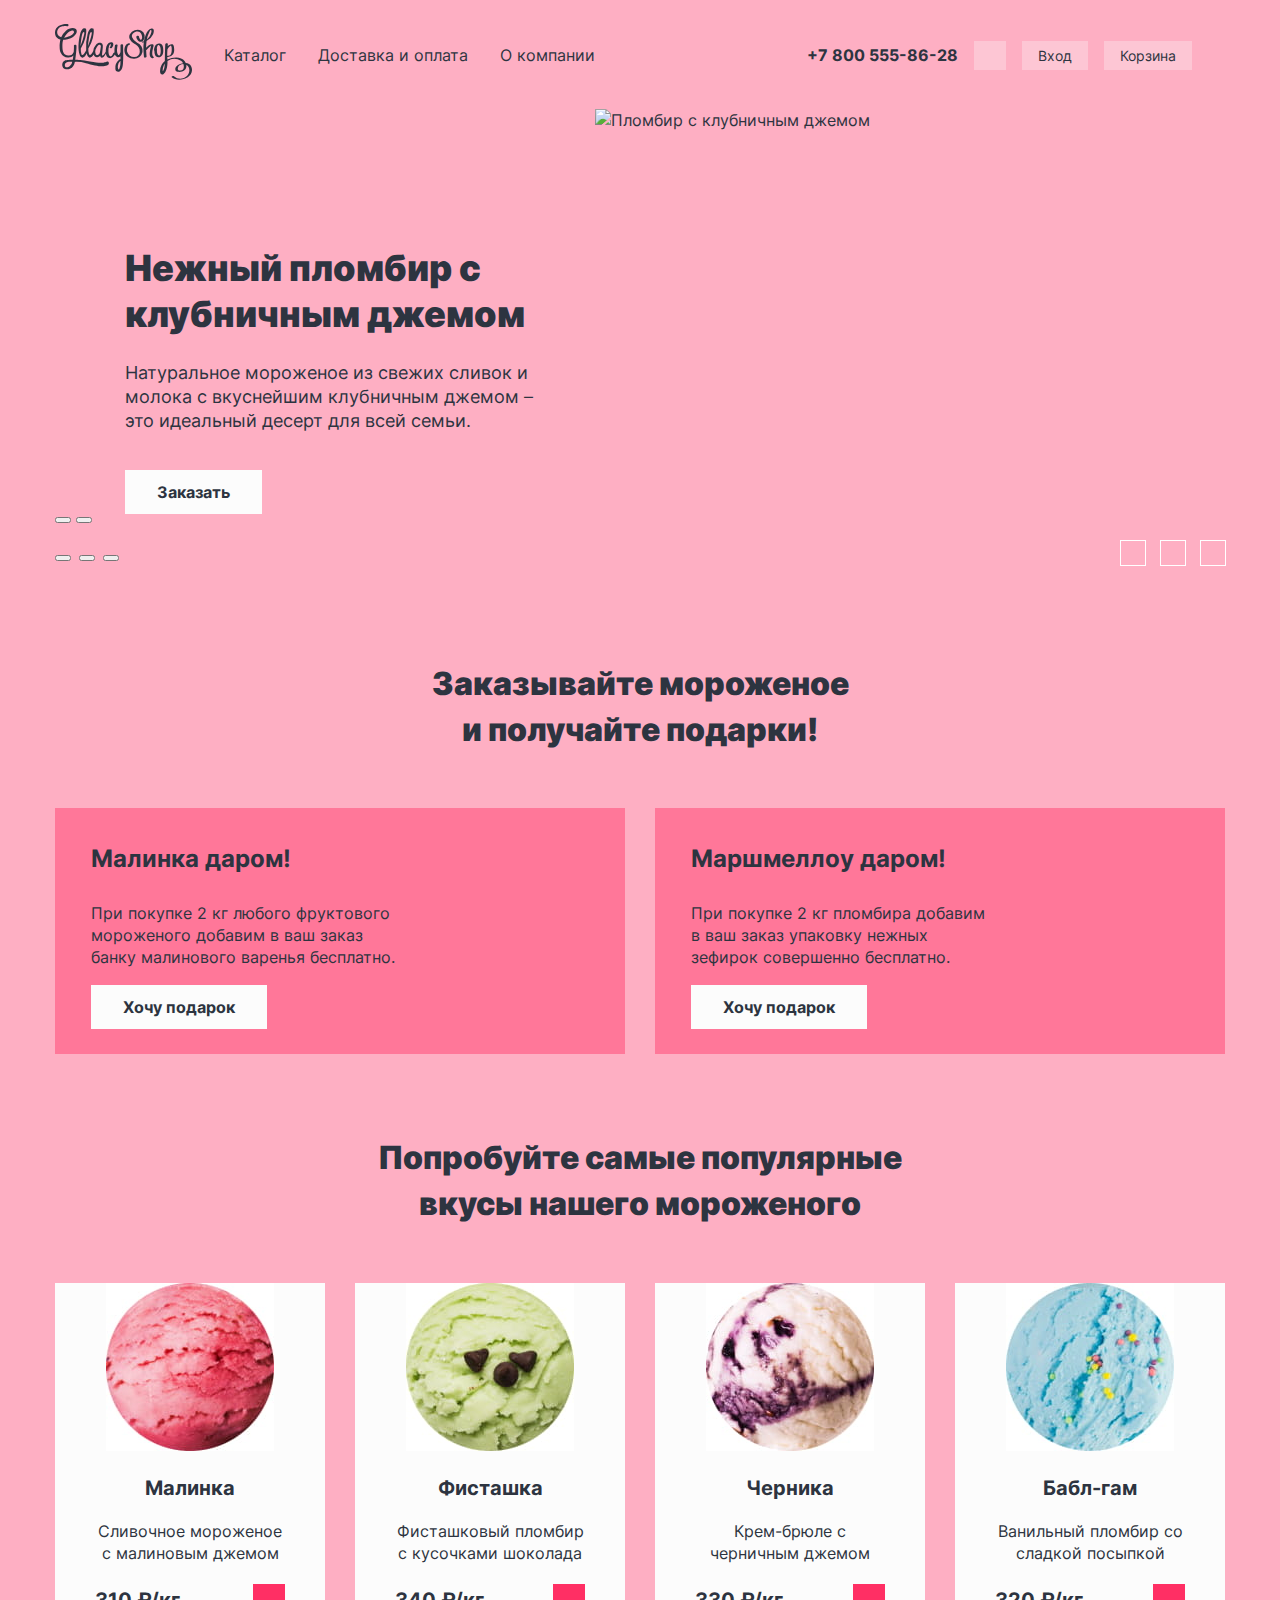
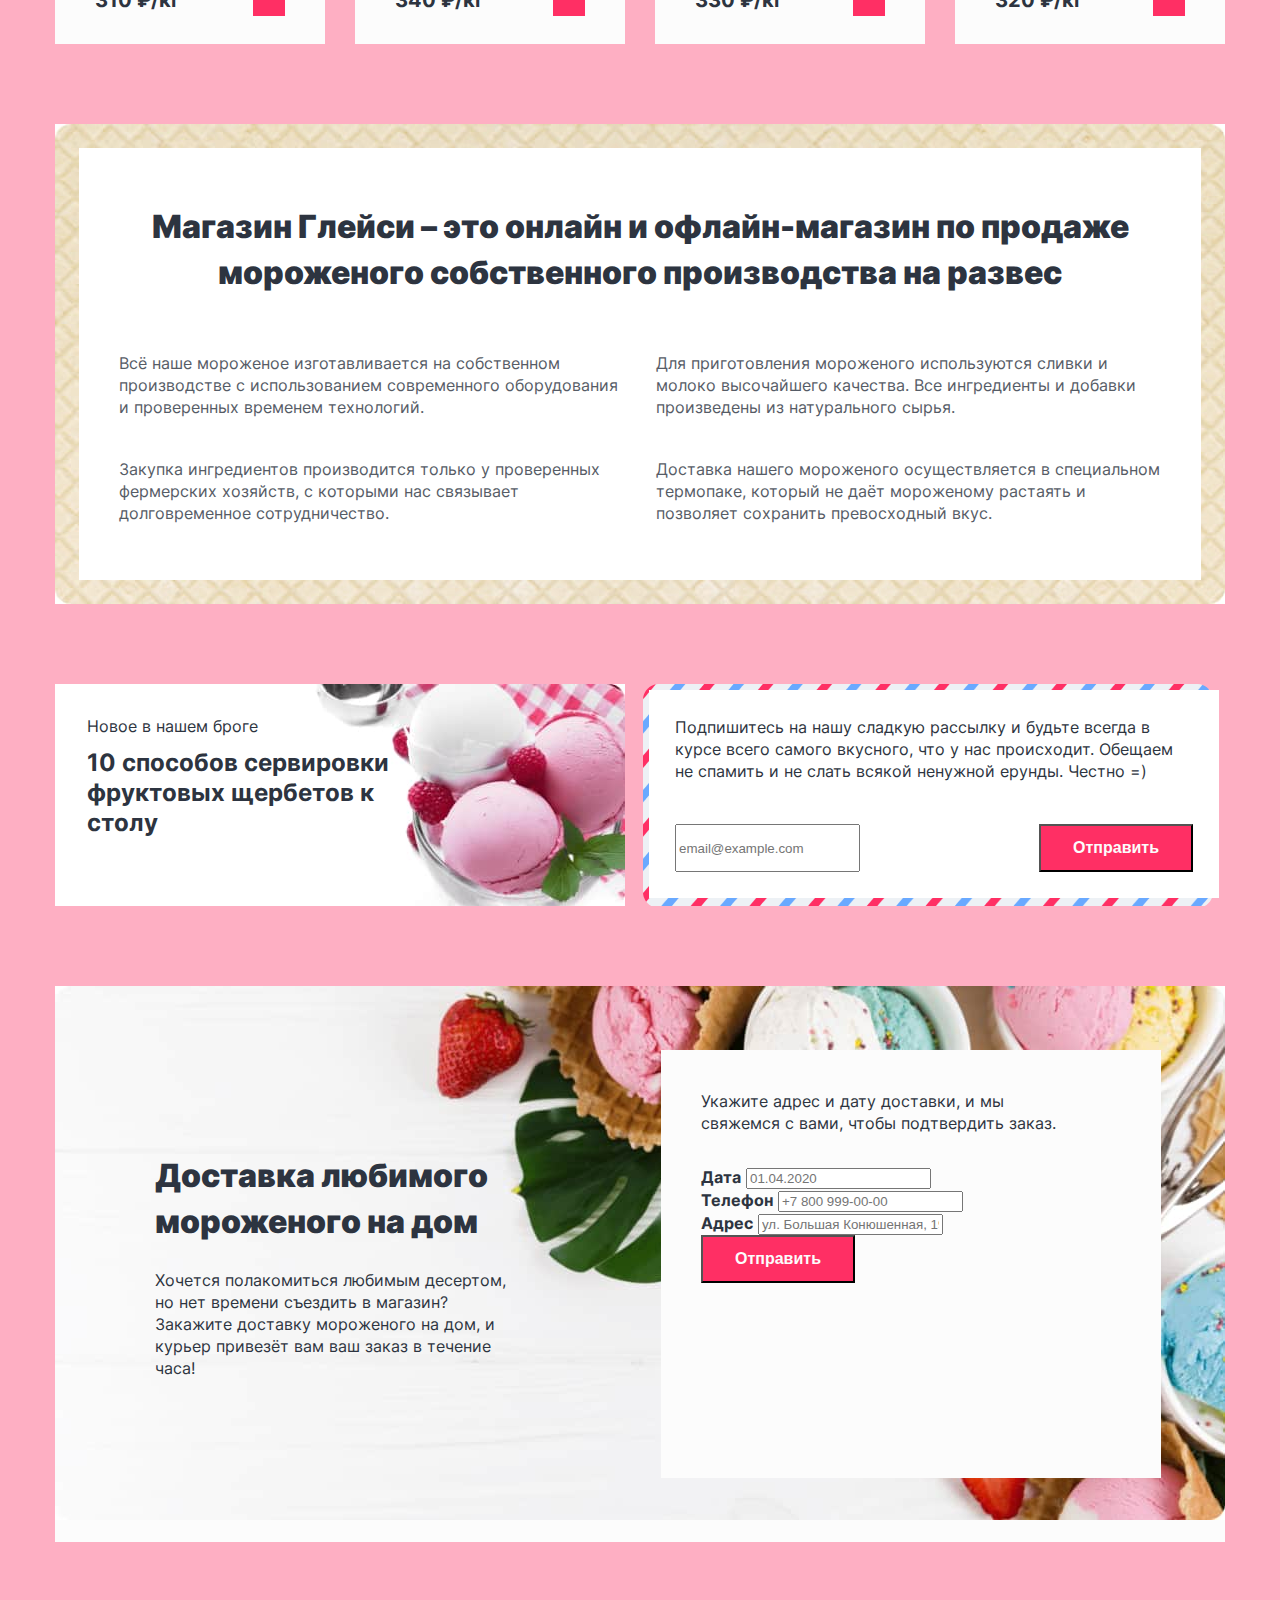
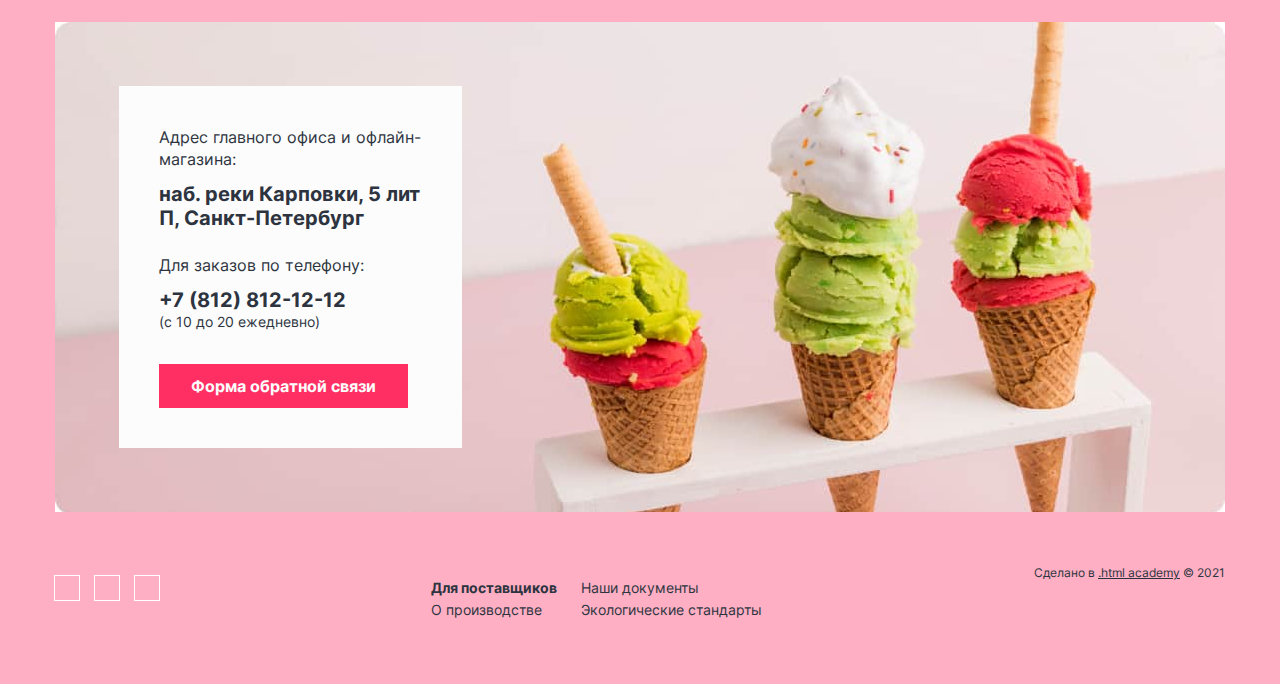
==== commit 4bcee12e: "Добавляет микросетки на флексах для всех страниц" ====
--- a/index.html
+++ b/index.html
@@ -6,7 +6,7 @@
     <link rel="stylesheet" href="styles/style.css">
   </head>
   <body>
-    <header class="page-header">
+    <header class="page-header page-container">
       <!-- Шапка -->
       <div class="logo-wrapper">
         <a href="#">
@@ -43,7 +43,7 @@
     </header>
     <!-- Основной блок -->
     <main class="main-wrapper main">
-      <div class="page-wrapper">
+      <div class="page-container">
         <h1 class="visually-hidden">Магазин мороженого «Глеси»</h1>
         <!-- Карусель -->
         <section class="section-slider">
@@ -89,34 +89,40 @@
           <div class="pagination-and-social">
             <ol class="slider-pagination">
               <li class="slider-pagination-item">
-                <button class="slider-pagination-button slider-pagination-button-current" type="button">
-                  <span class="visually-hidden">1 товар</span>
-                </button>
+                <div class="slider-pagination-button-current">
+                  <button class="slider-pagination-button " type="button">
+                    <span class="visually-hidden">1 товар</span>
+                  </button>
+                </div>
               </li>
               <li class="slider-pagination-item">
-                <button class="slider-pagination-button" type="button">
-                  <span class="visually-hidden">2 товар</span>
-                </button>
+                <div>
+                  <button class="slider-pagination-button" type="button">
+                    <span class="visually-hidden">2 товар</span>
+                  </button>
+                </div>
               </li>
               <li class="slider-pagination-item">
-                <button class="slider-pagination-button" type="button">
-                  <span class="visually-hidden">3 товар</span>
-                </button>
+                <div>
+                  <button class="slider-pagination-button" type="button">
+                    <span class="visually-hidden">3 товар</span>
+                  </button>
+                </div>
               </li>
             </ol>
             <ul class="social-list">
               <li class="social-item">
-                <a href="#" class="button social-button">
+                <a href="#" class="social-button">
                   <span class="visually-hidden">Телеграм</span>
                 </a>
               </li>
               <li class="social-item">
-                <a href="#" class="button social-button">
+                <a href="#" class="social-button">
                   <span class="visually-hidden">Вконтакте</span>
                 </a>
               </li>
               <li class="social-item">
-                <a href="#" class="button social-button">
+                <a href="#" class="social-button">
                   <span class="visually-hidden">Инстаграм</span>
                 </a>
               </li>
@@ -160,7 +166,7 @@
                 <p class="card-item-paragraph">Сливочное мороженое с малиновым джемом</p>
                 <div class="price-and-basket">
                   <b class="card-price">310 ₽/кг</b>
-                  <a href="#" class="button card-add-basket"><span class="visually-hidden">Добавитиь в корзину</span></a>
+                  <a href="#" class="pink-button card-add-basket"><span class="visually-hidden">Добавитиь в корзину</span></a>
                 </div>
               </div>
             </li>
@@ -177,7 +183,7 @@
                 <p class="card-item-paragraph">Фисташковый пломбир с кусочками шоколада</p>
                 <div class="price-and-basket">
                   <b class="card-price">340 ₽/кг</b>
-                  <a href="#" class=" button card-add-basket"><span class="visually-hidden">Добавитиь в корзину</span></a>
+                  <a href="#" class=" pink-button card-add-basket"><span class="visually-hidden">Добавитиь в корзину</span></a>
                 </div>
               </div>
             </li>
@@ -194,7 +200,7 @@
                 <p class="card-item-paragraph">Крем-брюле с черничным джемом</p>
                 <div class="price-and-basket">
                   <b class="card-price">330 ₽/кг</b>
-                  <a href="#" class="button card-add-basket"><span class="visually-hidden">Добавитиь в корзину</span></a>
+                  <a href="#" class="pink-button card-add-basket"><span class="visually-hidden">Добавитиь в корзину</span></a>
                 </div>
               </div>
             </li>
@@ -211,7 +217,7 @@
                 <p class="card-item-paragraph">Ванильный пломбир со сладкой посыпкой</p>
                 <div class="price-and-basket">
                   <b class="card-price">320 ₽/кг</b>
-                  <a href="#" class="button card-add-basket"><span class="visually-hidden">Добавитиь в корзину</span></a>
+                  <a href="#" class="pink-button card-add-basket"><span class="visually-hidden">Добавитиь в корзину</span></a>
                 </div>
               </div>
             </li>
@@ -253,7 +259,7 @@
               <form action="https://echo.htmlacademy.ru" method="post" class="subscribe-form">
                 <label for="subscribe-email" class="visually-hidden">Email</label>
                 <input class="field" placeholder="email@example.com" type="email" name="subscribe-email" id="subscribe-email" required>
-                <button class="pink-button subscribe-button" type="submit">Отправить</button>
+                <button class="button pink-button subscribe-button" type="submit">Отправить</button>
               </form>
             </section>
           </div>
@@ -279,7 +285,7 @@
                 <label class="form-label" for="delivery-addres">Адрес</label>
                 <input type="text" id="delivery-addres" name="delivery-addres" placeholder="ул. Большая Конюшенная, 19/8">
               </div>
-              <button class="pink-button" type="submit">Отправить</button>
+              <button class="button pink-button" type="submit">Отправить</button>
             </form>
           </section>
         </section>
@@ -289,32 +295,32 @@
             <div class="contacts-wrapper">
               <h2 class="contacts-title">Адрес главного офиса и офлайн-магазина:</h2>
               <p class="contacts-address">наб. реки Карповки, 5 лит П, Санкт-Петербург</p>
-              <p>Для заказов по телефону:</p>
+              <p class="contacts-phone-paragraph">Для заказов по телефону:</p>
               <a class="contacts-phone" href="tel:+78128121212">+7 (812) 812-12-12</a>
               <p class="contacts-paragraph">(с 10 до 20 ежедневно)</p>
-              <a href="#" class="pink-button contacts-button">Форма обратной связи</a>
+              <a href="#" class="button pink-button contacts-button">Форма обратной связи</a>
             </div>
           </section>
         </section>
       </div>
     </main>
     <!-- Подвал -->
-    <footer class="page-footer">
+    <footer class="page-footer page-container">
       <section class="footer-social">
         <h2 class="visually-hidden">Социальные сети</h2>
-        <ul class="footer-social-list">
-          <li class="footer-social-item">
-            <a href="#" class="button">
+        <ul class="social-list">
+          <li class="social-item">
+            <a href="#" class="social-button">
               <span class="visually-hidden">Телеграм</span>
             </a>
           </li>
-          <li class="footer-social-item">
-            <a href="#" class="button">
+          <li class="social-item">
+            <a href="#" class="social-button">
               <span class="visually-hidden">Вконтакте</span>
             </a>
           </li>
-          <li class="footer-social-item">
-            <a href="#" class="button">
+          <li class="social-item">
+            <a href="#" class="social-button">
               <span class="visually-hidden">YouTube</span>
             </a>
           </li>
@@ -322,12 +328,14 @@
       </section>
       <section class="footer-links">
         <ul class="footer-links-list">
-          <li class="footer-links-item">
+          <li class="footer-links-item activ-link">
             <a href="#" class="footer-link">Для поставщиков</a>
           </li>
           <li class="footer-links-item">
             <a href="#" class="footer-link">О производстве</a>
           </li>
+        </ul>
+        <ul class="footer-links-list">
           <li class="footer-links-item">
             <a href="#" class="footer-link">Наши документы</a>
           </li>
--- a/styles/style.css
+++ b/styles/style.css
@@ -38,10 +38,31 @@
   background-color: #feafc3;
 }
 
+.visually-hidden {
+  position: absolute;
+  width: 1px;
+  height: 1px;
+  margin: -1px;
+  padding: 0;
+  border: 0;
+  clip: rect(0 0 0 0);
+  overflow: hidden;
+}
+
  /* Навигация */
 
+.section-slider {
+  margin-bottom: 80px;
+}
+
 .page-header {
   display: flex;
+  padding-top: 24px;
+  padding-bottom: 24px;
+  align-items: center;
+}
+
+.page-container {
   width: 1170px;
   margin: 0 auto;
 }
@@ -54,9 +75,11 @@
 .site-navigation-list {
   margin: 0;
   padding: 0;
-  width: 500px;
+  max-width: 500px;
   margin-right: auto;
   list-style: none;
+  display: flex;
+  flex-wrap: wrap;
 }
 
 .site-navigation-link {
@@ -64,17 +87,22 @@
   text-align: center;
   text-decoration: none;
   color: inherit;
+  display: block;
+  padding: 8px 16px;
 }
 
 .header-phone {
-  width: 148px;
-  /* margin-left: auto; */
+  line-height: 20px;
+  font-weight: 700;
+  text-decoration: none;
+  color: inherit;
 }
 
 .user-navigation-list {
   margin: 0;
   padding: 0;
   width: 267px;
+  display: flex;
   list-style: none;
 }
 
@@ -85,13 +113,10 @@
   text-decoration: none;
   background-color: rgba(252, 252, 252, 0.3);
   color: inherit;
-}
-
-.header-phone {
-  line-height: 20px;
-  font-weight: 700;
-  text-decoration: none;
-  color: inherit;
+  margin-left: 16px;
+  padding: 6px 16px;
+  min-width: 16px;
+  min-height: 16px;
 }
 
 /* Основной контент */
@@ -100,29 +125,32 @@
   flex-grow: 1;
 }
 
-.page-wrapper {
-  width: 1170px;
-  margin: 0 auto;
-}
-
 /* Карусель */
+
+.slider-item-wrapper {
+  margin-top: 136px;
+}
 
 .slide-title {
   font-size: 36px;
   font-weight: 900;
   line-height: 46px;
+  margin-top: 0;
+  margin-bottom: 24px;
 }
 
 .slide-paragraph {
   font-size: 18px;
   line-height: 24px;
+  margin: 0;
+  margin-bottom: 48px;
 }
 
 .slider-list {
   margin: 0;
   padding: 0;
   padding-left: 70px;
-  list-style: none;
+  list-style-type: none;
 }
 
 .slider-item {
@@ -144,6 +172,7 @@
   color: #2d3440;
   text-decoration: none;
   background-color: #fcfcfc;
+  padding: 12px 32px;
 }
 
 .pagination-and-social {
@@ -156,22 +185,46 @@
   display: flex;
   padding: 0;
 }
+
+/* .slider-pagination-item div {
+  width: 12px;
+  height: 12px;
+  background-color: #fff;
+  border-radius: 6px;
+  opacity: 0.3;
+}
+
+.slider-pagination-item .slider-pagination-button-current {
+  opacity: 1;
+} */
 
 .slider-pagination-item:not(:last-child) {
   margin-right: 8px;
 }
 
 .social-list {
-  list-style: none;
-  display: flex;
-  padding: 0;
-}
-
-.social-item:not(:last-child) {
-  margin-right: 16px;
+  padding: 0;
+  display: flex;
+  list-style: none;
+  gap: 16px;
+}
+
+.social-item {
+  width: 24px;
+  height: 24px;
+  outline: 1px solid #fff;  /*Временное свойство*/
+}
+
+.social-button {
+  min-width: 24px;
+  min-height: 24px;
 }
 
 /* Спецпредложения */
+
+.special {
+  margin-bottom: 81px;
+}
 
 .special-title {
   font-size: 32px;
@@ -180,6 +233,7 @@
   text-align: center;
   width: 434px;
   margin: 0 auto;
+  margin-bottom: 55px;
 }
 
 .special-list {
@@ -208,9 +262,19 @@
   line-height: 30px;
   margin: 0;
   padding: 0;
+  margin-bottom: 28px;
+}
+
+.special-item-paragraph {
+  margin: 0;
+  margin-bottom: 28px;
 }
 
 /* Популярное */
+
+.popular-cards{
+  margin-bottom: 80px;
+}
 
 .popular-cards-title {
   font-size: 32px;
@@ -219,6 +283,7 @@
   text-align: center;
   width: 527px;
   margin: 0 auto;
+  margin-bottom: 16px;
 }
 
 .card-list {
@@ -226,6 +291,7 @@
   justify-content: space-between;
   flex-wrap: wrap;
   padding: 0;
+  margin: 0;
 }
 
 .card-item {
@@ -235,6 +301,7 @@
   list-style: none;
   padding: 0;
   margin: 0;
+  margin-top: 40px;
 }
 
 .card-item-wrapper {
@@ -261,6 +328,16 @@
 .card-add-basket {
   background-color: #ff2f64;
   color: #fcfcfc;
+  min-width: 32px;
+  min-height: 32px;
+}
+
+.price-and-basket {
+  display: flex;
+  align-items: center;
+  min-height: 40px;
+  justify-content: space-between;
+  margin-bottom: 24px;
 }
 
 /* О компании */
@@ -269,11 +346,12 @@
   background-image: url("../image/wafel.jpg");
   background-repeat: no-repeat;
   padding: 24px;
+  margin-bottom: 80px;
 }
 
 .about {
   background-color: #ffffff;
-  padding: 56px 40px;
+  padding: 56px 40px 16px;
 }
 
 .about-title {
@@ -281,6 +359,8 @@
   font-weight: 900;
   line-height: 46px;
   text-align: center;
+  margin-top: 0;
+  margin-bottom: 56px;
 }
 
 .about-list {
@@ -288,12 +368,14 @@
   display: flex;
   flex-wrap: wrap;
   justify-content: space-between;
+  margin: 0;
 }
 
 .about-item {
   color: #565c66;
   list-style: none;
   width: 505px;
+  margin-bottom: 40px;
 }
 
 /* Новости */
@@ -301,6 +383,7 @@
 .news-block-wrapper {
   display: flex;
   justify-content: space-between;
+  margin-bottom: 80px;
 }
 
 .news {
@@ -310,10 +393,17 @@
   width: 570px;
 }
 
+.news-wrapper {
+  margin-top: 32px;
+  margin-left: 32px;
+}
+
 .news-title {
   font-size: 16px;
   font-weight: 400;
   line-height: 20px;
+  margin: 0;
+  margin-bottom: 12px;
 }
 
 .news-paragraph {
@@ -321,6 +411,8 @@
   font-weight: 700;
   line-height: 30px;
   width: 303px;
+  margin: 0;
+  margin-bottom: 68px;
 }
 
 /* Подписка */
@@ -329,11 +421,24 @@
   background-image: url("../image/subscribe.png");
   background-repeat: no-repeat;
   width: 570px;
-  /* padding: 6px; */
+  padding: 6px;
 }
 
 .subscribe {
   background-color: #ffffff;
+  padding: 26px;
+}
+
+.subscribe-paragraph {
+  width: 506px;
+  margin: 0;
+  margin-right: 0;
+  margin-bottom: 42px;
+}
+
+.subscribe-form {
+  display: flex;
+  justify-content: space-between;
 }
 
 .pink-button {
@@ -342,6 +447,7 @@
   line-height: 20px;
   color: #fcfcfc;
   background-color: #ff2f64;
+  display: block;
 }
 
 /* Досктавка */
@@ -352,28 +458,39 @@
   background-repeat: no-repeat;
   display: flex;
   justify-content: space-between;
+  margin-bottom: 80px;
+}
+
+.delivery-wrapper {
+  width: 371px;
+  margin-top: 167px;
+  margin-left: 100px;
+  margin-bottom: 163px;
 }
 
 .delivery-title {
   font-size: 32px;
   font-weight: 900;
   line-height: 46px;
-}
-
-.delivery-wrapper {
-  width: 371px;
-  margin-left: 100px;
+  margin: 0;
+}
+
+.delivery-paragraph {
+  margin: 0;
+  margin-top: 24px;
 }
 
 .delivery-form-wrapper {
   background-color: #fcfcfc;
   width: 500px;
+  margin-top: 64px;
   margin-right: 64px;
+  margin-bottom: 64px;
 }
 
 .delivery-form-paragraph {
   width: 380px;
-  padding-left: 40px;
+  margin: 40px 80px 32px 40px;
 }
 
 .delivery-form {
@@ -391,29 +508,44 @@
 .feedback {
   background-image: url("../image/feedback-background.jpg");
   background-repeat: no-repeat;
+  display: flex;
 }
 
 .contacts {
   background-color: #fcfcfc;
   width: 343px;
   margin-left: 64px;
+  margin-top: 64px;
+  margin-bottom: 64px;
 }
 
 .contacts-wrapper {
-  width: 220px;
+  width: 263px;
   margin: 0 auto;
+  display: flex;
+  flex-direction: column;
 }
 
 .contacts-title {
   font-size: 16px;
   font-weight: 400;
   line-height: 22px;
+  margin: 0;
+  margin-top: 40px;
+  margin-bottom: 12px;
 }
 
 .contacts-address {
   font-size: 20px;
   font-weight: 700;
   line-height: 24px;
+  margin: 0;
+  margin-bottom: 24px;
+}
+
+.contacts-phone-paragraph {
+  margin: 0;
+  margin-bottom: 12px;
 }
 
 .contacts-phone {
@@ -427,33 +559,32 @@
 .contacts-paragraph {
   font-size: 14px;
   line-height: 20px;
+  margin: 0;
+  margin-bottom: 32px;
 }
 
 .contacts-button {
   text-decoration: none;
+  margin-bottom: 40px;
+  align-self: flex-start;
 }
 
 /* Подвал */
 
 .page-footer {
-  width: 1170px;
-  margin: 0 auto;
-  display: flex;
-  justify-content: space-between;
-}
-
-.footer-social-list {
-  padding: 0;
-  list-style: none;
-  display: flex;
-}
-
-.footer-social-item:not(:last-child) {
-  margin-right: 16px;
+  display: flex;
+  justify-content: space-between;
+  align-items: flex-start;
+  padding-top: 48px;
+  padding-bottom: 48px;
+}
+
+.footer-links {
+  display: flex;
+  gap: 24px;
 }
 
 .footer-links-list {
-  width: 356px;
   padding: 0;
   list-style: none;
 }
@@ -465,7 +596,14 @@
   color: #2d3440;
 }
 
-.footer-links-item:first-child {
+.footer-links-item {
+  min-width: 120px;
+  flex-basis: auto;
+  flex-grow: 1;
+  flex-shrink: 1;
+}
+
+.activ-link {
   font-weight: 700;
 }
 
@@ -482,11 +620,28 @@
 
 /* Каталог */
 
+/* Хлебные Крошки */
+
 .breadcrumbs {
   font-size: 14px;
   font-weight: 700;
   line-height: 20px;
   color: #2d3440;
+  list-style-type: none;
+  padding: 0;
+  display: flex;
+  flex-wrap: wrap;
+  margin-top: 8px;
+  margin-bottom: 16px;
+}
+
+.breadcrumbs-item {
+  margin-right: 28px;
+}
+
+.breadcrumbs-item:last-child {
+  text-decoration: underline;
+  margin-right: 0;
 }
 
 .breadcrumbs-link {
@@ -494,14 +649,13 @@
   text-decoration: none;
 }
 
-.breadcrumbs-item:last-child {
-  text-decoration: underline;
-}
+/* Фильтр */
 
 .catalog-title {
   font-size: 32px;
   font-weight: 900;
   line-height: 46px;
+  margin-top: 0;
 }
 
 .catalog-filter {
@@ -541,6 +695,7 @@
 .filter-fat-list {
   list-style: none;
   display: flex;
+  flex-wrap: wrap;
 }
 
 .catalog-filter-fillers {
@@ -553,6 +708,7 @@
 .filter-fillers-list {
   list-style: none;
   display: flex;
+  flex-wrap: wrap;
 }
 
 .filter-button {
@@ -561,25 +717,50 @@
   background-color: rgba(252, 252, 252, 0.3);
   width: 185px;
   margin-right: 18px;
+  padding: 8px 32px;
+  align-self: flex-end;
+}
+
+/* Пагинация */
+
+.bagination-show-more {
+  /* margin-right: auto; */
 }
 
 .pagination-block {
   display: flex;
   justify-content: flex-end;
   align-items: center;
+  margin-top: calc(41px + 16px);
+  padding-bottom: 41px;
+  margin-bottom: 40px;
 }
 
 .pagination {
   list-style: none;
   display: flex;
-}
-
-.pagination a {
+  margin: 0;
+}
+
+.pagination-item {
+}
+
+.pagination-link {
   line-height: 20px;
   color:#2d3440;
   text-decoration: none;
+  display: flex;
+  box-sizing: border-box;
+  justify-content: center;
+  align-items: center;
+  min-width: 24px;
+  min-height: 24px;
+  /* text-align: center; */
+  padding-top: 2px;
+  padding-bottom: 2px;
 }
 
 .pagination-current {
-  background-color: #fcfcfc;;
-}
+  background-color: #fcfcfc;
+  border-radius: 12px;
+}
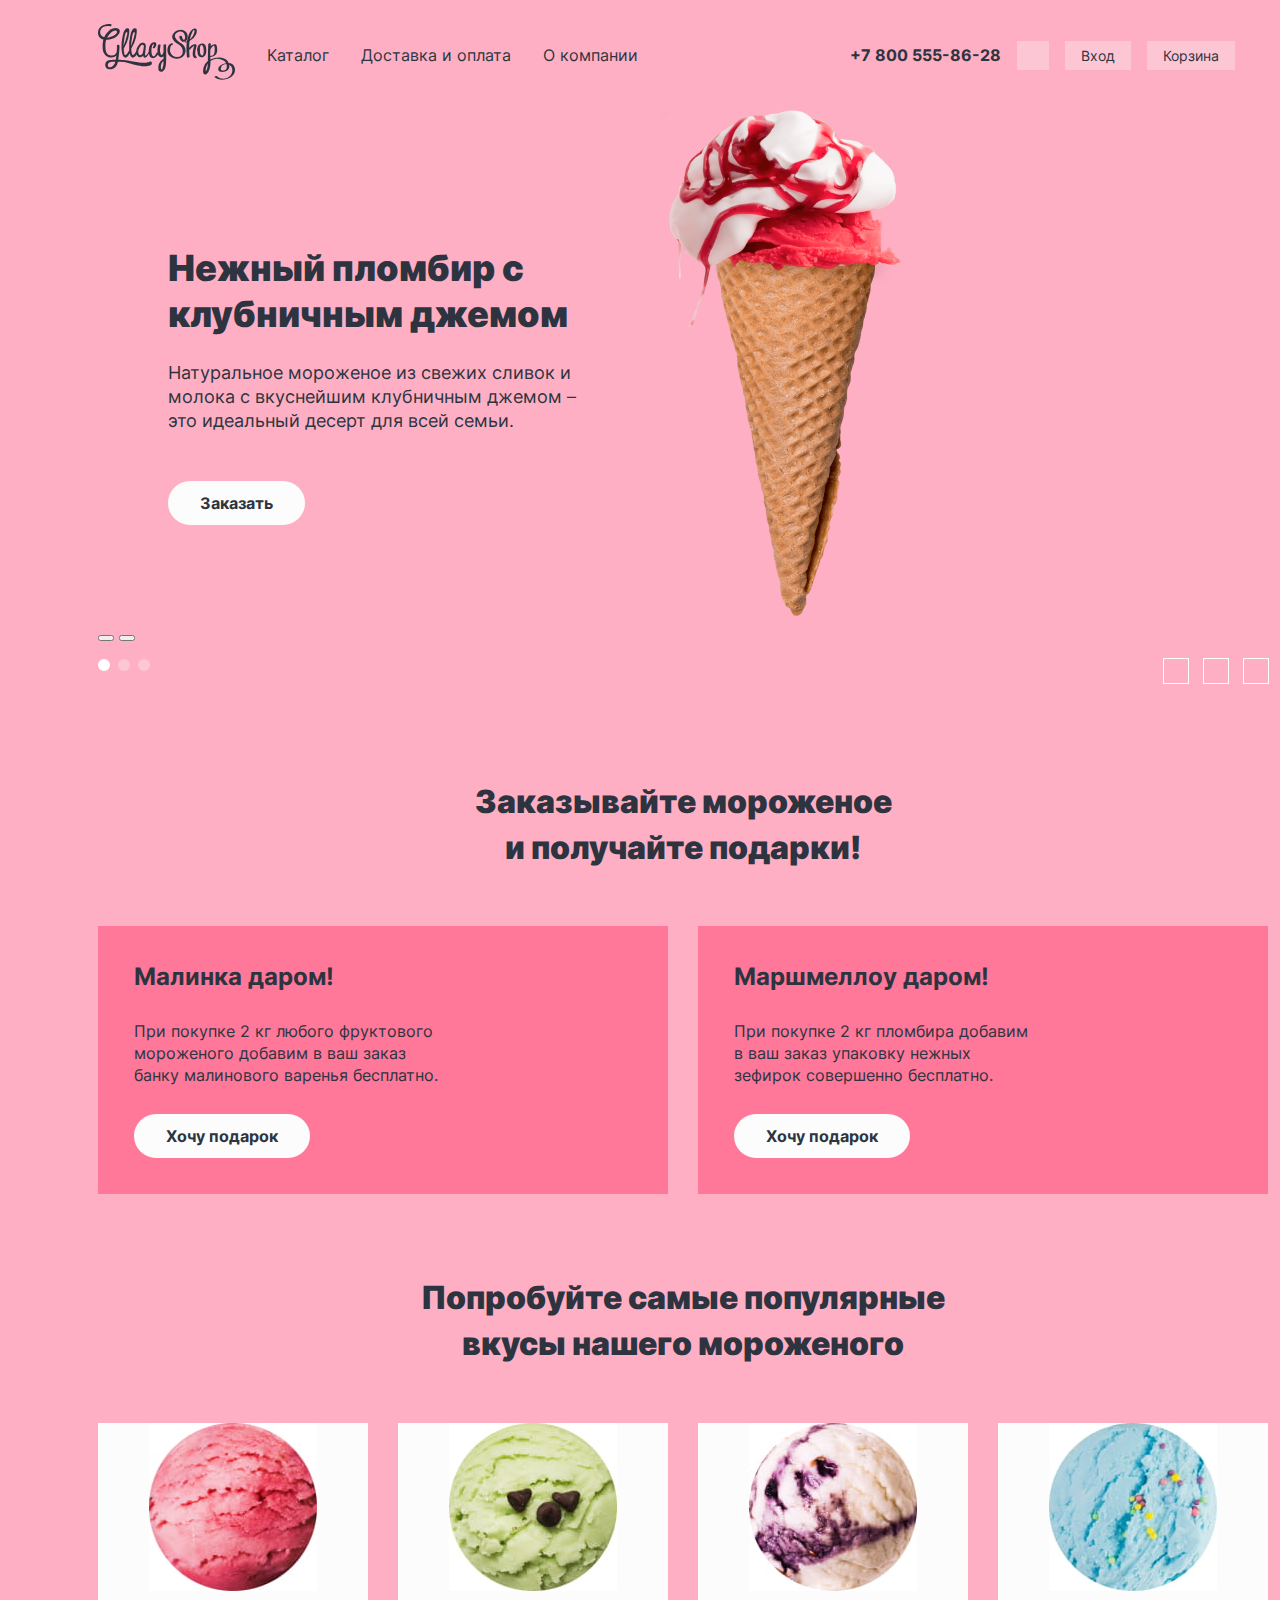
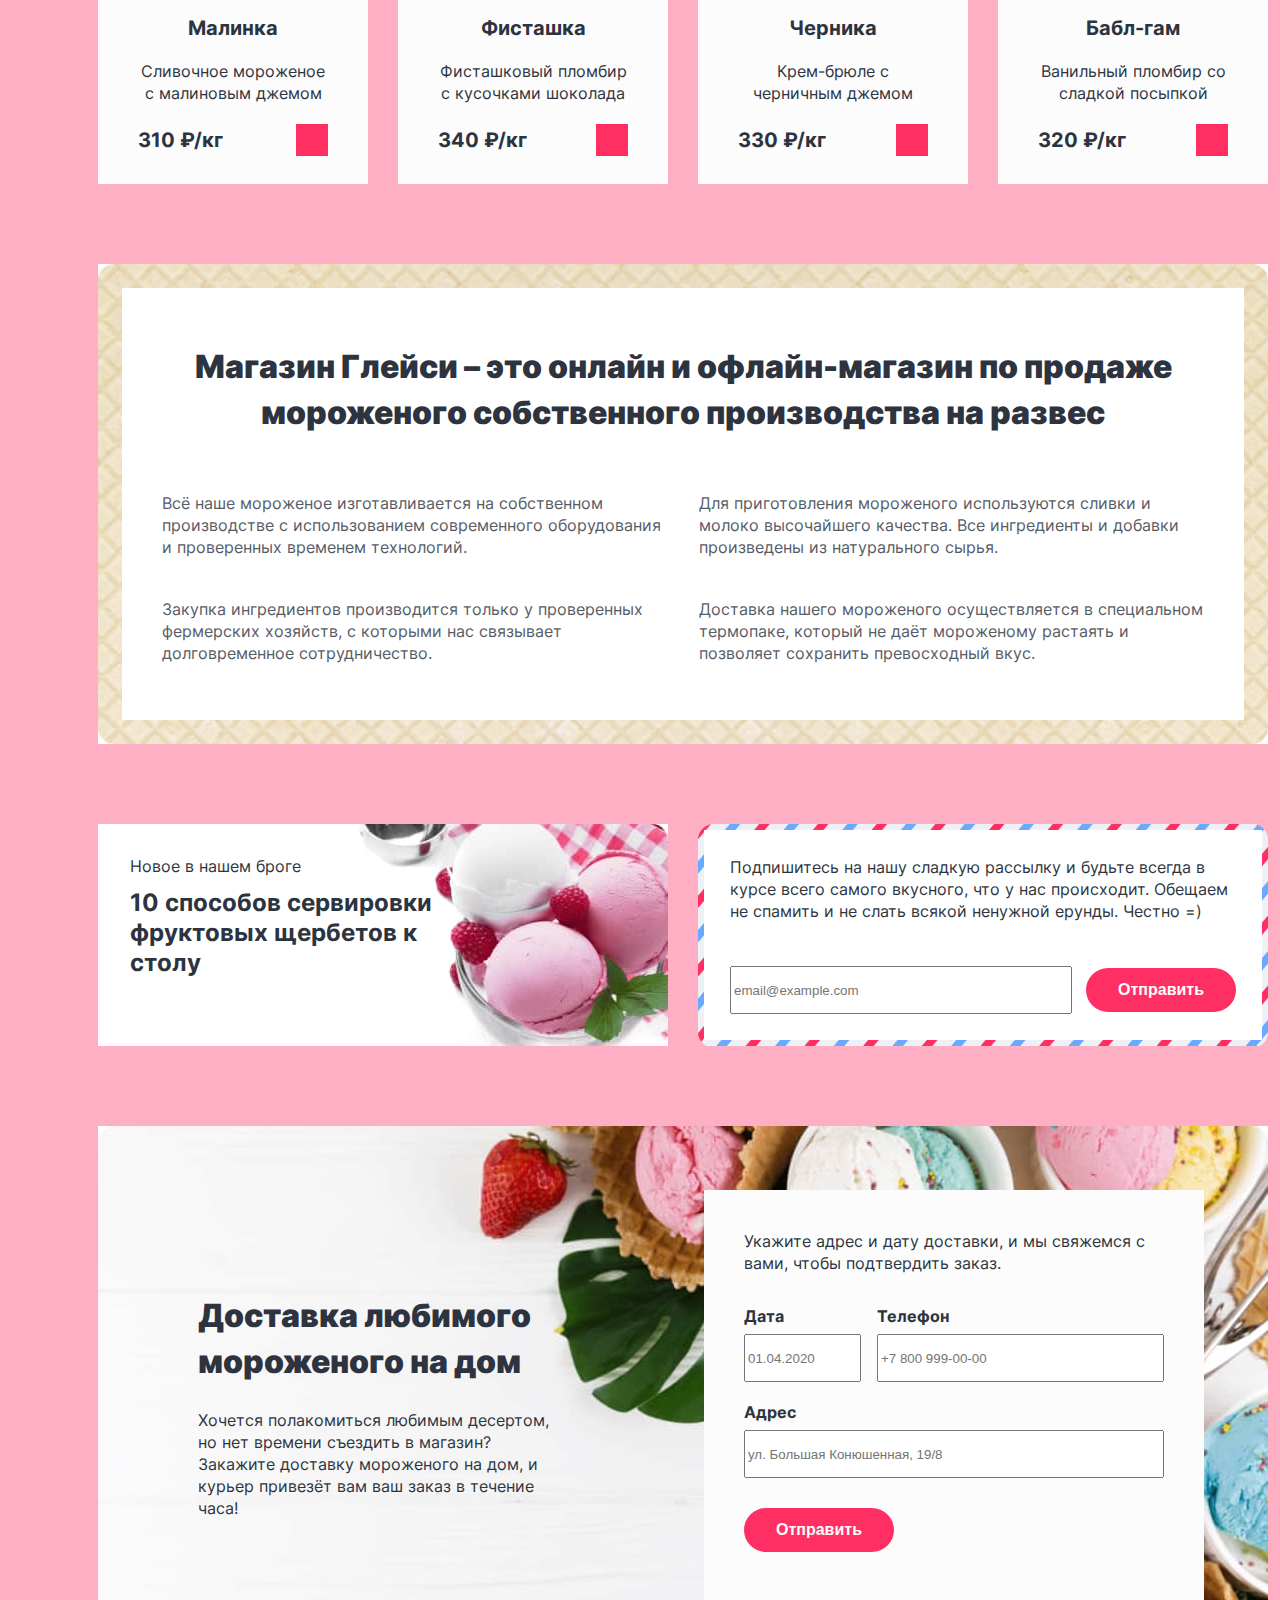
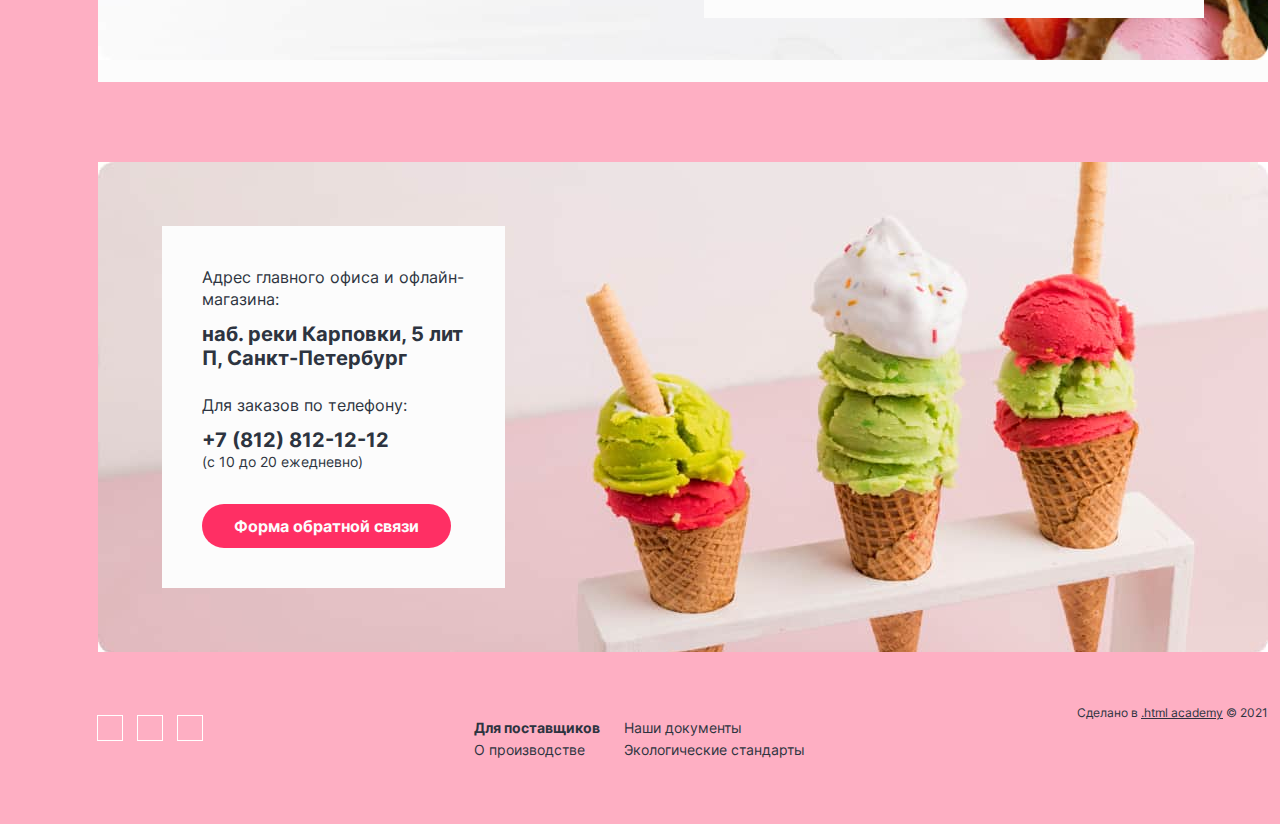
==== commit 36cb7d92: "Добавляет сетки на Гридах" ====
--- a/index.html
+++ b/index.html
@@ -89,25 +89,19 @@
           <div class="pagination-and-social">
             <ol class="slider-pagination">
               <li class="slider-pagination-item">
-                <div class="slider-pagination-button-current">
-                  <button class="slider-pagination-button " type="button">
-                    <span class="visually-hidden">1 товар</span>
-                  </button>
-                </div>
+                <button class="slider-pagination-button current" type="button">
+                  <span class="visually-hidden">1 товар</span>
+                </button>
               </li>
               <li class="slider-pagination-item">
-                <div>
-                  <button class="slider-pagination-button" type="button">
-                    <span class="visually-hidden">2 товар</span>
-                  </button>
-                </div>
+                <button class="slider-pagination-button" type="button">
+                  <span class="visually-hidden">2 товар</span>
+                </button>
               </li>
               <li class="slider-pagination-item">
-                <div>
-                  <button class="slider-pagination-button" type="button">
-                    <span class="visually-hidden">3 товар</span>
-                  </button>
-                </div>
+                <button class="slider-pagination-button" type="button">
+                  <span class="visually-hidden">3 товар</span>
+                </button>
               </li>
             </ol>
             <ul class="social-list">
@@ -271,21 +265,21 @@
             <p class="delivery-paragraph">Хочется полакомиться любимым десертом, но нет времени съездить в магазин? Закажите доставку мороженого на дом, и курьер привезёт вам ваш заказ в течение часа!</p>
           </div>
           <section class="delivery-form-wrapper">
-            <p class="delivery-form-paragraph">Укажите адрес и дату доставки, и мы свяжемся с вами, чтобы подтвердить заказ.</p>
             <form action="https://echo.htmlacademy.ru" class="delivery-form" method="post">
-              <div class="delivery-form-data">
+              <p class="delivery-form-paragraph">Укажите адрес и дату доставки, и мы свяжемся с вами, чтобы подтвердить заказ.</p>
+              <div class="delivery-form-data field">
                 <label class="form-label" for="delivery-data">Дата</label>
                 <input type="text" id="delivery-data" name="delivery-data" placeholder="01.04.2020">
               </div>
-              <div class="delivery-form-data">
+              <div class="delivery-form-phone field">
                 <label class="form-label" for="delivery-phone">Телефон</label>
                 <input type="text" id="delivery-phone" name="delivery-phone" placeholder="+7 800 999-00-00">
               </div>
-              <div class="delivery-form-data">
+              <div class="delivery-form-addres field">
                 <label class="form-label" for="delivery-addres">Адрес</label>
                 <input type="text" id="delivery-addres" name="delivery-addres" placeholder="ул. Большая Конюшенная, 19/8">
               </div>
-              <button class="button pink-button" type="submit">Отправить</button>
+              <button class="button pink-button delivery-form-button" type="submit">Отправить</button>
             </form>
           </section>
         </section>
--- a/styles/style.css
+++ b/styles/style.css
@@ -55,16 +55,17 @@
   margin-bottom: 80px;
 }
 
+.page-container {
+  width: 1170px;
+  margin: 0 auto;
+  padding: 0 98px;
+}
+
 .page-header {
   display: flex;
   padding-top: 24px;
   padding-bottom: 24px;
   align-items: center;
-}
-
-.page-container {
-  width: 1170px;
-  margin: 0 auto;
 }
 
 .site-navigation {
@@ -150,7 +151,7 @@
   margin: 0;
   padding: 0;
   padding-left: 70px;
-  list-style-type: none;
+  list-style: none;
 }
 
 .slider-item {
@@ -169,10 +170,14 @@
 .button {
   font-weight: 700;
   line-height: 20px;
+  display: inline-block;
   color: #2d3440;
   text-decoration: none;
   background-color: #fcfcfc;
   padding: 12px 32px;
+  border: none;
+  border-radius: 26px;
+  margin-right: auto;
 }
 
 .pagination-and-social {
@@ -186,17 +191,19 @@
   padding: 0;
 }
 
-/* .slider-pagination-item div {
+.slider-pagination-button {
   width: 12px;
   height: 12px;
   background-color: #fff;
   border-radius: 6px;
   opacity: 0.3;
-}
-
-.slider-pagination-item .slider-pagination-button-current {
+  border: none;
+  display: block;
+}
+
+.current {
   opacity: 1;
-} */
+}
 
 .slider-pagination-item:not(:last-child) {
   margin-right: 8px;
@@ -283,25 +290,21 @@
   text-align: center;
   width: 527px;
   margin: 0 auto;
-  margin-bottom: 16px;
+  margin-bottom: 56px;
 }
 
 .card-list {
-  display: flex;
-  justify-content: space-between;
-  flex-wrap: wrap;
+  display: grid;
+  grid-template-columns: repeat(4, auto);
+  gap: 30px;
   padding: 0;
   margin: 0;
 }
 
 .card-item {
   background-color: #fcfcfc;
-  width: 270px;
   text-align: center;
   list-style: none;
-  padding: 0;
-  margin: 0;
-  margin-top: 40px;
 }
 
 .card-item-wrapper {
@@ -420,25 +423,28 @@
 .subscribe-wrapper {
   background-image: url("../image/subscribe.png");
   background-repeat: no-repeat;
-  width: 570px;
+  /* width: 570px; */
   padding: 6px;
 }
 
 .subscribe {
   background-color: #ffffff;
   padding: 26px;
+  min-width: 332px;
 }
 
 .subscribe-paragraph {
   width: 506px;
   margin: 0;
   margin-right: 0;
-  margin-bottom: 42px;
+  margin-bottom: 44px;
 }
 
 .subscribe-form {
-  display: flex;
-  justify-content: space-between;
+  display: grid;
+  grid-template-columns: 1fr auto;
+  grid-template-rows: 48px;
+  gap: 14px;
 }
 
 .pink-button {
@@ -447,7 +453,7 @@
   line-height: 20px;
   color: #fcfcfc;
   background-color: #ff2f64;
-  display: block;
+  align-self: center;
 }
 
 /* Досктавка */
@@ -488,19 +494,53 @@
   margin-bottom: 64px;
 }
 
+
+.delivery-form {
+  display: grid;
+  grid-template-columns: 117px 287px;
+  grid-template-rows: auto 76px 76px auto;
+  gap: 20px 16px;
+  padding: 40px;
+}
+
+.field {
+  display: flex;
+  flex-direction: column;
+  margin: 0;
+}
+
 .delivery-form-paragraph {
-  width: 380px;
-  margin: 40px 80px 32px 40px;
-}
-
-.delivery-form {
-  width: 420px;
-  margin: 0 auto;
+  grid-column: 1/-1;
+  margin: 0;
+  padding-bottom: 12px;
+}
+
+.delivery-form-data {
+  grid-column: 1/2;
+}
+
+.delivery-form-phone {
+  grid-column: 2/3;
+}
+
+.delivery-form-addres {
+  grid-column: 1/-1;
+}
+
+.delivery-form-button {
+  grid-column: 1/-1;
+  justify-self: center;
+  margin-top: 10px;
 }
 
 .form-label {
   font-weight: 700;
   line-height: 20px;
+  padding-bottom: 8px;
+}
+
+.field input {
+  height: 48px;
 }
 
 /* О компании */
@@ -663,6 +703,7 @@
   display: flex;
   flex-wrap: wrap;
   justify-content: space-between;
+  margin-bottom: 44px;
 }
 
 .filters {
@@ -723,26 +764,25 @@
 
 /* Пагинация */
 
+.pagination-block {
+  display: grid;
+  grid-template-columns: 1fr auto 1fr;
+  grid-template-areas: ". button pagination";
+  margin-top: 57px;
+  margin-bottom: 81px;
+}
+
 .bagination-show-more {
-  /* margin-right: auto; */
-}
-
-.pagination-block {
-  display: flex;
-  justify-content: flex-end;
-  align-items: center;
-  margin-top: calc(41px + 16px);
-  padding-bottom: 41px;
-  margin-bottom: 40px;
+  grid-area: button;
 }
 
 .pagination {
   list-style: none;
   display: flex;
   margin: 0;
-}
-
-.pagination-item {
+  grid-area: pagination;
+  justify-self: end;
+  align-self: center;
 }
 
 .pagination-link {
@@ -755,7 +795,6 @@
   align-items: center;
   min-width: 24px;
   min-height: 24px;
-  /* text-align: center; */
   padding-top: 2px;
   padding-bottom: 2px;
 }
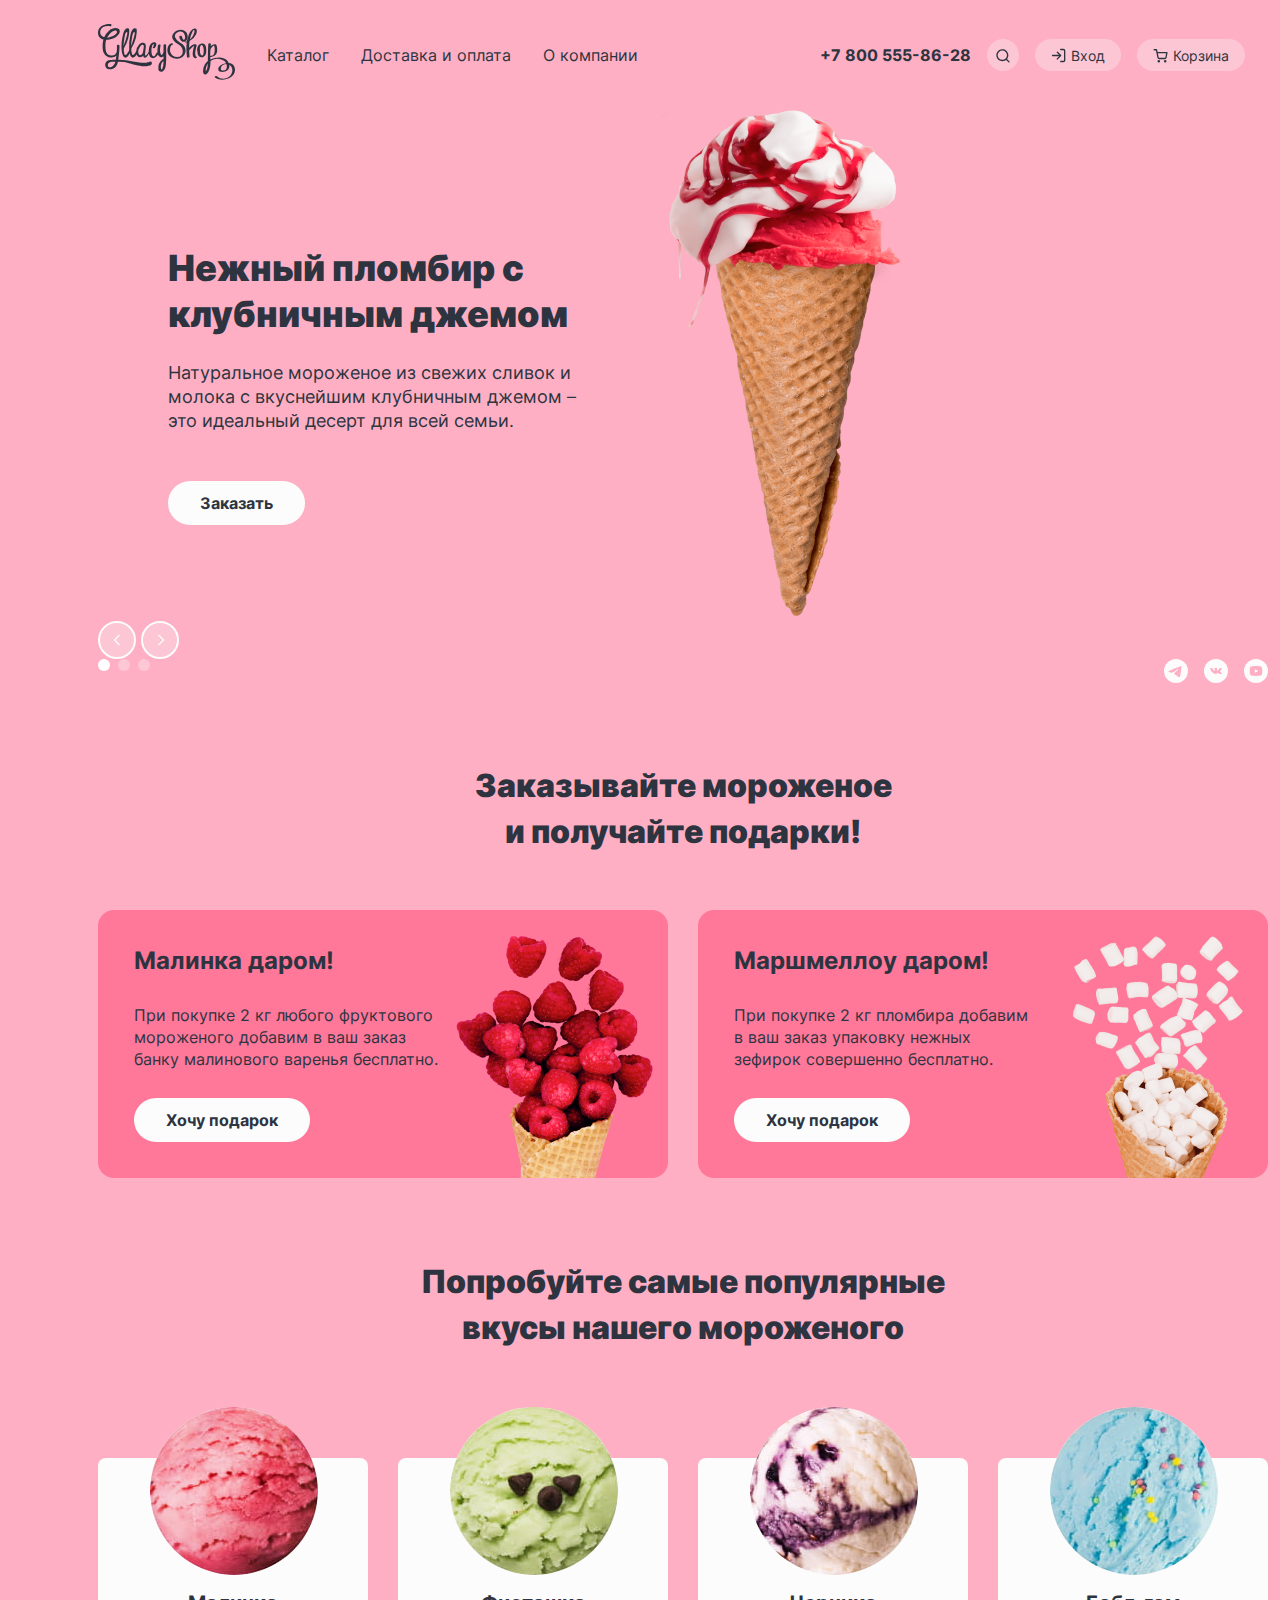
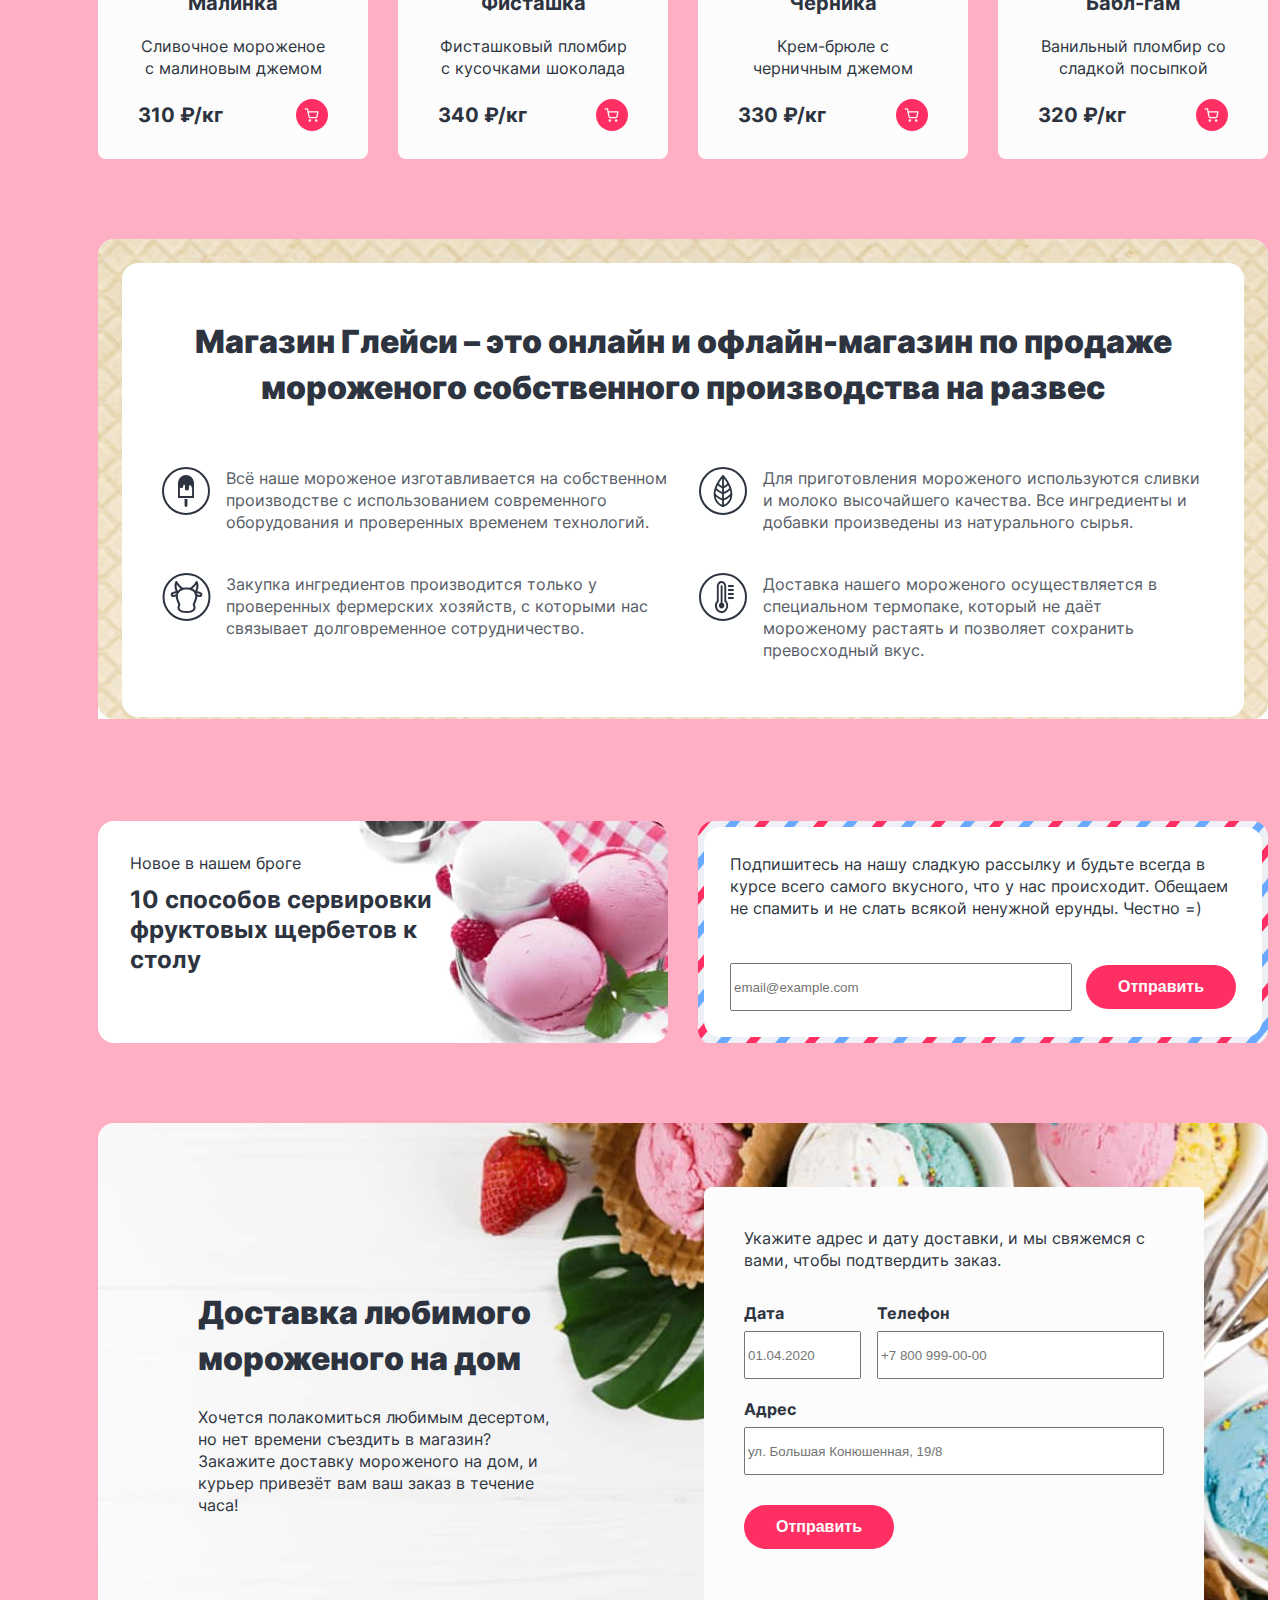
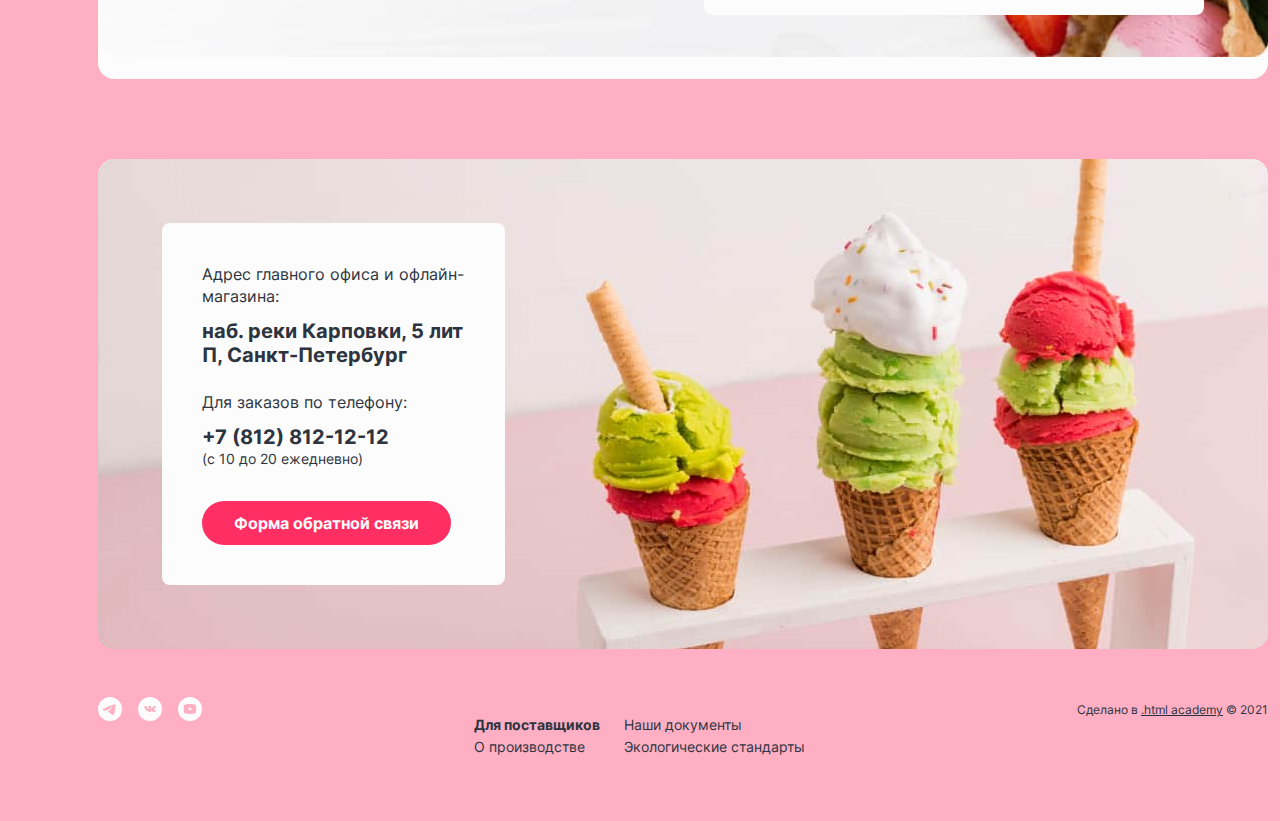
==== commit 0b64e9a2: "Добавляет декоративные элементы" ====
--- a/index.html
+++ b/index.html
@@ -30,13 +30,22 @@
       <nav class="user-navigation">
         <ul class="user-navigation-list">
           <li class="user-navigation-item">
-            <a class="user-navigation-link" href="#"><span class="visually-hidden">Поиск</span></a>
+            <a class="user-navigation-link search" href="#">
+              <svg class="navigation-icon" aria-hidden="true" focusable="false" xmlns="http://www.w3.org/2000/svg" width="16" height="16" viewBox="0 2 16 16" fill="none"><path fill="#2D3440" fill-rule="evenodd" d="M2.66 8.19a4.67 4.67 0 1 1 9.34 0 4.67 4.67 0 0 1-9.34 0Zm8.42 4.69a6 6 0 1 1 .94-.94l2.45 2.44a.67.67 0 1 1-.94.95l-2.45-2.45Z" clip-rule="evenodd"/></svg>
+              <span class="visually-hidden">Поиск</span>
+            </a>
           </li>
           <li class="user-navigation-item">
-            <a class="user-navigation-link" href="#">Вход</a>
+            <a class="user-navigation-link" href="#">
+              <svg class="navigation-icon" aria-hidden="true" focusable="false" xmlns="http://www.w3.org/2000/svg" width="16" height="16" viewBox="0 0 16 16" fill="none"><path fill="#2D3440" fill-rule="evenodd" d="M9 2.52c0-.36.3-.66.67-.66h2.66a2 2 0 0 1 2 2v9.33a2 2 0 0 1-2 2H9.67a.67.67 0 0 1 0-1.33h2.66a.67.67 0 0 0 .67-.67V3.86a.67.67 0 0 0-.67-.67H9.67A.67.67 0 0 1 9 2.52Zm-3.14 2.2a.67.67 0 0 1 .94 0l3.33 3.33a.69.69 0 0 1 .13.18.66.66 0 0 1-.13.77L6.8 12.33a.67.67 0 1 1-.94-.94l2.2-2.2h-6.4a.67.67 0 1 1 0-1.33h6.4l-2.2-2.2a.67.67 0 0 1 0-.94Z" clip-rule="evenodd"/></svg>
+              Вход
+            </a>
           </li>
           <li class="user-navigation-item">
-            <a class="user-navigation-link" href="#">Корзина</a>
+            <a class="user-navigation-link" href="#">
+              <svg class="navigation-icon" aria-hidden="true" focusable="false" xmlns="http://www.w3.org/2000/svg" width="16" height="16" viewBox="0 0 16 16" fill="none"><path fill="#2D3440" fill-rule="evenodd" d="M1.17 2.1a.67.67 0 0 0 0 1.34h1.77l.47 2.34v.05l.97 4.83a1.83 1.83 0 0 0 1.82 1.47h5.62a1.83 1.83 0 0 0 1.82-1.47l.93-4.86a.67.67 0 0 0-.66-.8h-9.3l-.47-2.36a.67.67 0 0 0-.66-.53H1.17Zm4.52 8.3-.81-4.06h8.23l-.78 4.07a.5.5 0 0 1-.49.39H6.18a.5.5 0 0 1-.49-.4Zm-1.13 3.96a1.25 1.25 0 1 1 2.49 0 1.25 1.25 0 0 1-2.5 0Zm6.37 0a1.25 1.25 0 1 1 2.5 0 1.25 1.25 0 0 1-2.5 0Z" clip-rule="evenodd"/></svg>
+              Корзина
+            </a>
           </li>
         </ul>
       </nav>
@@ -81,9 +90,11 @@
             </li>
           </ul>
           <button class="slider-button slider-prev" type="button">
+            <svg aria-hidden="true" focusable="false" xmlns="http://www.w3.org/2000/svg" width="16" height="16" viewBox="0 0 16 16" fill="none"><path fill="#FCFCFC" fill-rule="evenodd" d="M9.71 13.14a.67.67 0 0 0 .94-.95L6.45 8l4.2-4.2a.66.66 0 0 0-.94-.94L5.04 7.52a.66.66 0 0 0 0 .94l4.67 4.68Z" clip-rule="evenodd"/></svg>
             <span class="visually-hidden">Предыдущий товар</span>
           </button>
           <button class="slider-button slider-next" type="button">
+            <svg aria-hidden="true" focusable="false" xmlns="http://www.w3.org/2000/svg" width="16" height="16" viewBox="0 0 16 16" fill="none"><path fill="#FCFCFC" fill-rule="evenodd" d="M7.29 2.86a.66.66 0 1 0-.94.95l4.2 4.2-4.2 4.2a.67.67 0 0 0 .94.94l4.67-4.67a.66.66 0 0 0 0-.94L7.3 2.86Z" clip-rule="evenodd"/></svg>
             <span class="visually-hidden">Следующий товар</span>
           </button>
           <div class="pagination-and-social">
@@ -106,18 +117,21 @@
             </ol>
             <ul class="social-list">
               <li class="social-item">
-                <a href="#" class="social-button">
+                <a href="https://t.me/htmlacademy" class="social-button">
+                  <svg aria-hidden="true" focusable="false" xmlns="http://www.w3.org/2000/svg" width="24" height="24" viewBox="0 0 24 24" fill="none"><path fill="#FCFCFC" fill-rule="evenodd" d="M24 12a12 12 0 1 1-24 0 12 12 0 0 1 24 0ZM12.43 8.86c-1.17.48-3.5 1.49-7 3.01-.57.23-.86.45-.9.67-.04.36.42.5 1.04.7l.27.08c.6.2 1.43.44 1.86.45.39 0 .82-.16 1.3-.48 3.27-2.21 4.96-3.33 5.06-3.35.08-.02.18-.04.25.02.07.07.07.18.06.22-.05.19-1.84 1.86-2.77 2.72a28.24 28.24 0 0 0-.82.79c-.57.54-1 .96.02 1.63.5.32.89.59 1.28.85a88.77 88.77 0 0 0 1.8 1.23c.5.35.95.67 1.5.62.32-.03.65-.33.82-1.23.4-2.13 1.18-6.73 1.36-8.63.01-.16 0-.31-.02-.47a.5.5 0 0 0-.17-.33.78.78 0 0 0-.46-.14c-.46.01-1.15.25-4.48 1.64Z" clip-rule="evenodd"/></svg>
                   <span class="visually-hidden">Телеграм</span>
                 </a>
               </li>
               <li class="social-item">
-                <a href="#" class="social-button">
+                <a href="https://vk.com/htmlacademy" class="social-button">
+                  <svg aria-hidden="true" focusable="false" xmlns="http://www.w3.org/2000/svg" width="24" height="24" viewBox="0 0 24 24" fill="none"><path fill="#FCFCFC" fill-rule="evenodd" d="M24 12a12 12 0 1 1-24 0 12 12 0 0 1 24 0Zm-11.41 2.97h-.72s-1.58.09-2.98-1.18C7.37 12.4 6.03 9.65 6.03 9.65s-.07-.18 0-.27c.1-.1.36-.1.36-.1l1.72-.01s.16.02.27.1c.1.05.15.17.15.17s.28.61.65 1.17c.71 1.08 1.05 1.32 1.29 1.2.35-.16.25-1.53.25-1.53s0-.5-.18-.71c-.14-.17-.41-.22-.53-.24-.1-.01.06-.2.26-.3.31-.13.86-.13 1.5-.13.5 0 .65.03.84.07.46.1.44.41.41 1.08l-.02.7v.18c-.01.34-.02.73.23.88.13.07.45 0 1.26-1.19.38-.56.66-1.23.66-1.23s.07-.12.16-.17c.1-.05.24-.04.24-.04h1.8s.54-.06.63.15c.1.23-.2.75-.94 1.61-.7.82-1.03 1.12-1 1.38.01.2.23.38.66.72.89.73 1.13 1.1 1.18 1.2l.01.01c.4.58-.44.62-.44.62l-1.6.02s-.34.06-.8-.2a3.94 3.94 0 0 1-.69-.6c-.33-.34-.65-.66-.91-.58-.45.12-.44.96-.44.96s0 .18-.1.28c-.1.1-.32.12-.32.12Z" clip-rule="evenodd"/></svg>
                   <span class="visually-hidden">Вконтакте</span>
                 </a>
               </li>
               <li class="social-item">
-                <a href="#" class="social-button">
-                  <span class="visually-hidden">Инстаграм</span>
+                <a href="https://www.youtube.com/user/htmlacademyru" class="social-button">
+                  <svg xmlns="http://www.w3.org/2000/svg" width="24" height="24" fill="none"><path fill="#FCFCFC" d="m14 11.8-2.8-1.32c-.25-.11-.45.01-.45.29v2.46c0 .28.2.4.45.29L14 12.2c.25-.12.25-.3 0-.42ZM12 0a12 12 0 1 0 0 24 12 12 0 0 0 0-24Zm0 16.88c-6.14 0-6.25-.56-6.25-4.88s.1-4.88 6.25-4.88c6.14 0 6.25.56 6.25 4.88s-.1 4.88-6.25 4.88Z"/></svg>
+                  <span class="visually-hidden">YouTube</span>
                 </a>
               </li>
             </ul>
@@ -127,14 +141,14 @@
         <section class="special">
           <h2 class="special-title">Заказывайте мороженое и получайте подарки!</h2>
           <ul class="special-list">
-            <li class="special-item">
+            <li class="special-item raspberries">
               <div class="special-content-wrapper">
                 <h3 class="special-item-title">Малинка даром!</h3>
                 <p class="special-item-paragraph">При покупке 2 кг любого фруктового мороженого добавим в ваш заказ банку малинового варенья бесплатно.</p>
               </div>
               <a href="#" class="button special-item-button">Хочу подарок</a>
             </li>
-            <li class="special-item">
+            <li class="special-item marshmello">
               <div class="special-content-wrapper">
                 <h3 class="special-item-title">Маршмеллоу даром!</h3>
                 <p class="special-item-paragraph">При покупке 2 кг пломбира добавим в ваш заказ упаковку нежных зефирок совершенно бесплатно.</p>
@@ -149,7 +163,7 @@
           <ul class="card-list">
             <li class="card-item">
               <div class="card-item-wrapper">
-                <div class="cadr-image-wrapper">
+                <div class="card-image-wrapper">
                   <a href="#" class="card-link">
                     <img src="image/foto-1.jpg" alt="Малиновое мороженое" class="card-item-image" width="168" height="168">
                   </a>
@@ -160,13 +174,16 @@
                 <p class="card-item-paragraph">Сливочное мороженое с малиновым джемом</p>
                 <div class="price-and-basket">
                   <b class="card-price">310 ₽/кг</b>
-                  <a href="#" class="pink-button card-add-basket"><span class="visually-hidden">Добавитиь в корзину</span></a>
+                  <a href="#" class="pink-button card-add-basket">
+                    <svg class="card-icon" aria-hidden="true" focusable="false" xmlns="http://www.w3.org/2000/svg" width="16" height="16" viewBox="0 0 16 16" fill="none"><path fill-rule="evenodd" d="M1.17 1.25a.67.67 0 0 0 0 1.33h1.77l.47 2.34v.05l.97 4.84a1.83 1.83 0 0 0 1.82 1.46h5.62a1.83 1.83 0 0 0 1.82-1.46V9.8l.93-4.86a.67.67 0 0 0-.66-.8h-9.3L4.14 1.8a.67.67 0 0 0-.66-.54H1.17Zm4.52 8.3-.81-4.07h8.23l-.78 4.07a.5.5 0 0 1-.49.4H6.18a.5.5 0 0 1-.49-.4ZM4.56 13.5a1.25 1.25 0 1 1 2.49 0 1.25 1.25 0 0 1-2.5 0Zm6.37 0a1.25 1.25 0 1 1 2.5 0 1.25 1.25 0 0 1-2.5 0Z" clip-rule="evenodd"/></svg>
+                    <span class="visually-hidden">Добавитиь в корзину</span>
+                  </a>
                 </div>
               </div>
             </li>
             <li class="card-item">
               <div class="card-item-wrapper">
-                <div class="cadr-image-wrapper">
+                <div class="card-image-wrapper">
                   <a href="#" class="card-link">
                     <img src="image/foto-2.jpg" alt="Фисташковое мороженое" class="card-item-image" width="168" height="168">
                   </a>
@@ -177,13 +194,16 @@
                 <p class="card-item-paragraph">Фисташковый пломбир с кусочками шоколада</p>
                 <div class="price-and-basket">
                   <b class="card-price">340 ₽/кг</b>
-                  <a href="#" class=" pink-button card-add-basket"><span class="visually-hidden">Добавитиь в корзину</span></a>
+                  <a href="#" class="pink-button card-add-basket">
+                    <svg class="card-icon" aria-hidden="true" focusable="false" xmlns="http://www.w3.org/2000/svg" width="16" height="16" viewBox="0 0 16 16" fill="none"><path fill-rule="evenodd" d="M1.17 1.25a.67.67 0 0 0 0 1.33h1.77l.47 2.34v.05l.97 4.84a1.83 1.83 0 0 0 1.82 1.46h5.62a1.83 1.83 0 0 0 1.82-1.46V9.8l.93-4.86a.67.67 0 0 0-.66-.8h-9.3L4.14 1.8a.67.67 0 0 0-.66-.54H1.17Zm4.52 8.3-.81-4.07h8.23l-.78 4.07a.5.5 0 0 1-.49.4H6.18a.5.5 0 0 1-.49-.4ZM4.56 13.5a1.25 1.25 0 1 1 2.49 0 1.25 1.25 0 0 1-2.5 0Zm6.37 0a1.25 1.25 0 1 1 2.5 0 1.25 1.25 0 0 1-2.5 0Z" clip-rule="evenodd"/></svg>
+                    <span class="visually-hidden">Добавитиь в корзину</span>
+                  </a>
                 </div>
               </div>
             </li>
             <li class="card-item">
               <div class="card-item-wrapper">
-                <div class="cadr-image-wrapper">
+                <div class="card-image-wrapper">
                   <a href="#" class="card-link">
                     <img src="image/foto-3.jpg" alt="Черничное мороженое" class="card-item-image" width="168" height="168">
                   </a>
@@ -194,13 +214,16 @@
                 <p class="card-item-paragraph">Крем-брюле с черничным джемом</p>
                 <div class="price-and-basket">
                   <b class="card-price">330 ₽/кг</b>
-                  <a href="#" class="pink-button card-add-basket"><span class="visually-hidden">Добавитиь в корзину</span></a>
+                  <a href="#" class="pink-button card-add-basket">
+                    <svg class="card-icon" aria-hidden="true" focusable="false" xmlns="http://www.w3.org/2000/svg" width="16" height="16" viewBox="0 0 16 16" fill="none"><path fill-rule="evenodd" d="M1.17 1.25a.67.67 0 0 0 0 1.33h1.77l.47 2.34v.05l.97 4.84a1.83 1.83 0 0 0 1.82 1.46h5.62a1.83 1.83 0 0 0 1.82-1.46V9.8l.93-4.86a.67.67 0 0 0-.66-.8h-9.3L4.14 1.8a.67.67 0 0 0-.66-.54H1.17Zm4.52 8.3-.81-4.07h8.23l-.78 4.07a.5.5 0 0 1-.49.4H6.18a.5.5 0 0 1-.49-.4ZM4.56 13.5a1.25 1.25 0 1 1 2.49 0 1.25 1.25 0 0 1-2.5 0Zm6.37 0a1.25 1.25 0 1 1 2.5 0 1.25 1.25 0 0 1-2.5 0Z" clip-rule="evenodd"/></svg>
+                    <span class="visually-hidden">Добавитиь в корзину</span>
+                  </a>
                 </div>
               </div>
             </li>
             <li class="card-item">
               <div class="card-item-wrapper">
-                <div class="cadr-image-wrapper">
+                <div class="card-image-wrapper">
                   <a href="#" class="card-link">
                     <img src="image/foto-4.jpg" alt="Ванильное мороженое" class="card-item-image" width="168" height="168">
                   </a>
@@ -211,7 +234,10 @@
                 <p class="card-item-paragraph">Ванильный пломбир со сладкой посыпкой</p>
                 <div class="price-and-basket">
                   <b class="card-price">320 ₽/кг</b>
-                  <a href="#" class="pink-button card-add-basket"><span class="visually-hidden">Добавитиь в корзину</span></a>
+                  <a href="#" class="pink-button card-add-basket">
+                    <svg class="card-icon" aria-hidden="true" focusable="false" xmlns="http://www.w3.org/2000/svg" width="16" height="16" viewBox="0 0 16 16" fill="none"><path fill-rule="evenodd" d="M1.17 1.25a.67.67 0 0 0 0 1.33h1.77l.47 2.34v.05l.97 4.84a1.83 1.83 0 0 0 1.82 1.46h5.62a1.83 1.83 0 0 0 1.82-1.46V9.8l.93-4.86a.67.67 0 0 0-.66-.8h-9.3L4.14 1.8a.67.67 0 0 0-.66-.54H1.17Zm4.52 8.3-.81-4.07h8.23l-.78 4.07a.5.5 0 0 1-.49.4H6.18a.5.5 0 0 1-.49-.4ZM4.56 13.5a1.25 1.25 0 1 1 2.49 0 1.25 1.25 0 0 1-2.5 0Zm6.37 0a1.25 1.25 0 1 1 2.5 0 1.25 1.25 0 0 1-2.5 0Z" clip-rule="evenodd"/></svg>
+                    <span class="visually-hidden">Добавитиь в корзину</span>
+                  </a>
                 </div>
               </div>
             </li>
@@ -222,16 +248,16 @@
           <section class="about">
             <h2 class="about-title">Магазин Глейси – это онлайн и офлайн-магазин по продаже мороженого собственного производства на развес</h2>
             <ul class="about-list">
-              <li class="about-item">
+              <li class="about-item ice-cream">
                 Всё наше мороженое изготавливается на собственном производстве с использованием современного оборудования и проверенных временем технологий.
               </li>
-              <li class="about-item">
+              <li class="about-item sheet">
                 Для приготовления мороженого используются сливки и молоко высочайшего качества. Все ингредиенты и добавки произведены из натурального сырья.
               </li>
-              <li class="about-item">
+              <li class="about-item cow">
                 Закупка ингредиентов производится только у проверенных фермерских хозяйств, с которыми нас связывает долговременное сотрудничество.
               </li>
-              <li class="about-item">
+              <li class="about-item thermometer">
                 Доставка нашего мороженого осуществляется в специальном термопаке, который не даёт мороженому растаять и позволяет сохранить превосходный вкус.
               </li>
             </ul>
@@ -304,17 +330,20 @@
         <h2 class="visually-hidden">Социальные сети</h2>
         <ul class="social-list">
           <li class="social-item">
-            <a href="#" class="social-button">
+            <a href="https://t.me/htmlacademy" class="social-button">
+              <svg aria-hidden="true" focusable="false" xmlns="http://www.w3.org/2000/svg" width="24" height="24" viewBox="0 0 24 24" fill="none"><path fill="#FCFCFC" fill-rule="evenodd" d="M24 12a12 12 0 1 1-24 0 12 12 0 0 1 24 0ZM12.43 8.86c-1.17.48-3.5 1.49-7 3.01-.57.23-.86.45-.9.67-.04.36.42.5 1.04.7l.27.08c.6.2 1.43.44 1.86.45.39 0 .82-.16 1.3-.48 3.27-2.21 4.96-3.33 5.06-3.35.08-.02.18-.04.25.02.07.07.07.18.06.22-.05.19-1.84 1.86-2.77 2.72a28.24 28.24 0 0 0-.82.79c-.57.54-1 .96.02 1.63.5.32.89.59 1.28.85a88.77 88.77 0 0 0 1.8 1.23c.5.35.95.67 1.5.62.32-.03.65-.33.82-1.23.4-2.13 1.18-6.73 1.36-8.63.01-.16 0-.31-.02-.47a.5.5 0 0 0-.17-.33.78.78 0 0 0-.46-.14c-.46.01-1.15.25-4.48 1.64Z" clip-rule="evenodd"/></svg>
               <span class="visually-hidden">Телеграм</span>
             </a>
           </li>
           <li class="social-item">
-            <a href="#" class="social-button">
+            <a href="https://vk.com/htmlacademy" class="social-button">
+              <svg aria-hidden="true" focusable="false" xmlns="http://www.w3.org/2000/svg" width="24" height="24" viewBox="0 0 24 24" fill="none"><path fill="#FCFCFC" fill-rule="evenodd" d="M24 12a12 12 0 1 1-24 0 12 12 0 0 1 24 0Zm-11.41 2.97h-.72s-1.58.09-2.98-1.18C7.37 12.4 6.03 9.65 6.03 9.65s-.07-.18 0-.27c.1-.1.36-.1.36-.1l1.72-.01s.16.02.27.1c.1.05.15.17.15.17s.28.61.65 1.17c.71 1.08 1.05 1.32 1.29 1.2.35-.16.25-1.53.25-1.53s0-.5-.18-.71c-.14-.17-.41-.22-.53-.24-.1-.01.06-.2.26-.3.31-.13.86-.13 1.5-.13.5 0 .65.03.84.07.46.1.44.41.41 1.08l-.02.7v.18c-.01.34-.02.73.23.88.13.07.45 0 1.26-1.19.38-.56.66-1.23.66-1.23s.07-.12.16-.17c.1-.05.24-.04.24-.04h1.8s.54-.06.63.15c.1.23-.2.75-.94 1.61-.7.82-1.03 1.12-1 1.38.01.2.23.38.66.72.89.73 1.13 1.1 1.18 1.2l.01.01c.4.58-.44.62-.44.62l-1.6.02s-.34.06-.8-.2a3.94 3.94 0 0 1-.69-.6c-.33-.34-.65-.66-.91-.58-.45.12-.44.96-.44.96s0 .18-.1.28c-.1.1-.32.12-.32.12Z" clip-rule="evenodd"/></svg>
               <span class="visually-hidden">Вконтакте</span>
             </a>
           </li>
           <li class="social-item">
-            <a href="#" class="social-button">
+            <a href="https://www.youtube.com/user/htmlacademyru" class="social-button">
+              <svg xmlns="http://www.w3.org/2000/svg" width="24" height="24" fill="none"><path fill="#FCFCFC" d="m14 11.8-2.8-1.32c-.25-.11-.45.01-.45.29v2.46c0 .28.2.4.45.29L14 12.2c.25-.12.25-.3 0-.42ZM12 0a12 12 0 1 0 0 24 12 12 0 0 0 0-24Zm0 16.88c-6.14 0-6.25-.56-6.25-4.88s.1-4.88 6.25-4.88c6.14 0 6.25.56 6.25 4.88s-.1 4.88-6.25 4.88Z"/></svg>
               <span class="visually-hidden">YouTube</span>
             </a>
           </li>
--- a/styles/style.css
+++ b/styles/style.css
@@ -49,7 +49,7 @@
   overflow: hidden;
 }
 
- /* Навигация */
+/* Навигация */
 
 .section-slider {
   margin-bottom: 80px;
@@ -102,7 +102,7 @@
 .user-navigation-list {
   margin: 0;
   padding: 0;
-  width: 267px;
+  width: 297px;
   display: flex;
   list-style: none;
 }
@@ -116,8 +116,24 @@
   color: inherit;
   margin-left: 16px;
   padding: 6px 16px;
-  min-width: 16px;
-  min-height: 16px;
+  border-radius: 16px;
+  height: 32px;
+  display: block;
+  box-sizing: border-box;
+}
+
+.search {
+  padding: 8px;
+}
+
+.navigation-icon {
+  position: relative;
+  top: 2px;
+  right: 0;
+  bottom: 0;
+  left: 0;
+  margin: auto;
+  fill: #2d3440;
 }
 
 /* Основной контент */
@@ -167,6 +183,15 @@
   width: 429px;
 }
 
+.slider-button {
+  background-color: rgba(252, 252, 252, 0.3);
+  padding: 9px;
+  border: 2px solid #fcfcfc;
+  border-radius: 19px;
+  display: inline-block;
+  height: 38px;
+}
+
 .button {
   font-weight: 700;
   line-height: 20px;
@@ -189,6 +214,7 @@
   list-style: none;
   display: flex;
   padding: 0;
+  margin: 0;
 }
 
 .slider-pagination-button {
@@ -211,6 +237,7 @@
 
 .social-list {
   padding: 0;
+  margin: 0;
   display: flex;
   list-style: none;
   gap: 16px;
@@ -219,7 +246,6 @@
 .social-item {
   width: 24px;
   height: 24px;
-  outline: 1px solid #fff;  /*Временное свойство*/
 }
 
 .social-button {
@@ -257,6 +283,19 @@
   width: 570px;
   padding: 36px;
   padding-right: 200px;
+  border-radius: 16px;
+}
+
+.raspberries {
+  background-image: url(../image/raspberries.png);
+  background-repeat: no-repeat;
+  background-position: right bottom;
+}
+
+.marshmello {
+  background-image: url(../image/marshmello.png);
+  background-repeat: no-repeat;
+  background-position: right bottom;
 }
 
 .special-content-wrapper {
@@ -279,7 +318,7 @@
 
 /* Популярное */
 
-.popular-cards{
+.popular-cards {
   margin-bottom: 80px;
 }
 
@@ -305,6 +344,9 @@
   background-color: #fcfcfc;
   text-align: center;
   list-style: none;
+  border-radius: 8px;
+  margin-top: 51px;
+  padding-top: 117px;
 }
 
 .card-item-wrapper {
@@ -312,15 +354,36 @@
   margin: 0 auto;
 }
 
+.card-image-wrapper {
+  margin: 0;
+  padding: 0;
+  /* position: absolute; */
+  /* display: inline-block; */
+}
+
+.card-image-wrapper .card-link {
+  position: relative;
+}
+
+.card-item-image {
+  border-radius: 84px;
+  display: block;
+  position: absolute;
+  right: -85px;
+  bottom: 16px;
+}
+
 .card-item-title {
   font-size: 20px;
   font-weight: 700;
   line-height: 24px;
+  margin-top: 16px;
 }
 
 .card-link {
   text-decoration: none;
   color: inherit;
+  outline: 2px;
 }
 
 .card-price {
@@ -333,6 +396,17 @@
   color: #fcfcfc;
   min-width: 32px;
   min-height: 32px;
+  border-radius: 16px;
+}
+
+.card-icon {
+  position: relative;
+  top: 8px;
+  right: 0;
+  bottom: 0;
+  left: 0;
+  margin: auto;
+  fill: #fcfcfc;
 }
 
 .price-and-basket {
@@ -350,11 +424,13 @@
   background-repeat: no-repeat;
   padding: 24px;
   margin-bottom: 80px;
+  border-radius: 16px;
 }
 
 .about {
   background-color: #ffffff;
   padding: 56px 40px 16px;
+  border-radius: 16px;
 }
 
 .about-title {
@@ -379,6 +455,32 @@
   list-style: none;
   width: 505px;
   margin-bottom: 40px;
+  padding-left: 64px;
+  box-sizing: border-box;
+}
+
+.ice-cream {
+  background-image: url("../image/ice-cream.svg");
+  background-repeat: no-repeat;
+  background-position: left top;
+}
+
+.sheet {
+  background-image: url("../image/sheet.svg");
+  background-repeat: no-repeat;
+  background-position: left top;
+}
+
+.cow {
+  background-image: url("../image/cow.svg");
+  background-repeat: no-repeat;
+  background-position: left top;
+}
+
+.thermometer {
+  background-image: url("../image/thermometer.svg");
+  background-repeat: no-repeat;
+  background-position: left top;
 }
 
 /* Новости */
@@ -394,6 +496,7 @@
   background-image: url("../image/news-background.jpg");
   background-repeat: no-repeat;
   width: 570px;
+  border-radius: 16px;
 }
 
 .news-wrapper {
@@ -431,6 +534,7 @@
   background-color: #ffffff;
   padding: 26px;
   min-width: 332px;
+  border-radius: 16px;
 }
 
 .subscribe-paragraph {
@@ -465,6 +569,7 @@
   display: flex;
   justify-content: space-between;
   margin-bottom: 80px;
+  border-radius: 16px;
 }
 
 .delivery-wrapper {
@@ -492,8 +597,8 @@
   margin-top: 64px;
   margin-right: 64px;
   margin-bottom: 64px;
-}
-
+  border-radius: 8px;
+}
 
 .delivery-form {
   display: grid;
@@ -549,6 +654,7 @@
   background-image: url("../image/feedback-background.jpg");
   background-repeat: no-repeat;
   display: flex;
+  border-radius: 16px;
 }
 
 .contacts {
@@ -557,6 +663,7 @@
   margin-left: 64px;
   margin-top: 64px;
   margin-bottom: 64px;
+  border-radius: 8px;
 }
 
 .contacts-wrapper {
@@ -677,16 +784,34 @@
 
 .breadcrumbs-item {
   margin-right: 28px;
+  position: relative;
+}
+
+.breadcrumbs-item::after {
+  content: url(../image/chevrons-right.svg);
+  display: block;
+  position: absolute;
+  top: 2px;
+  right: -20px;
+}
+
+.breadcrumbs-item:last-child::after {
+  content: none;
 }
 
 .breadcrumbs-item:last-child {
-  text-decoration: underline;
+  /* text-decoration: underline; */
   margin-right: 0;
 }
 
 .breadcrumbs-link {
   color: inherit;
   text-decoration: none;
+}
+
+.breadcrumbs-item:last-child .breadcrumbs-link {
+  border-bottom: 1px solid #2d3440;
+  box-sizing: border-box;
 }
 
 /* Фильтр */
@@ -787,7 +912,7 @@
 
 .pagination-link {
   line-height: 20px;
-  color:#2d3440;
+  color: #2d3440;
   text-decoration: none;
   display: flex;
   box-sizing: border-box;
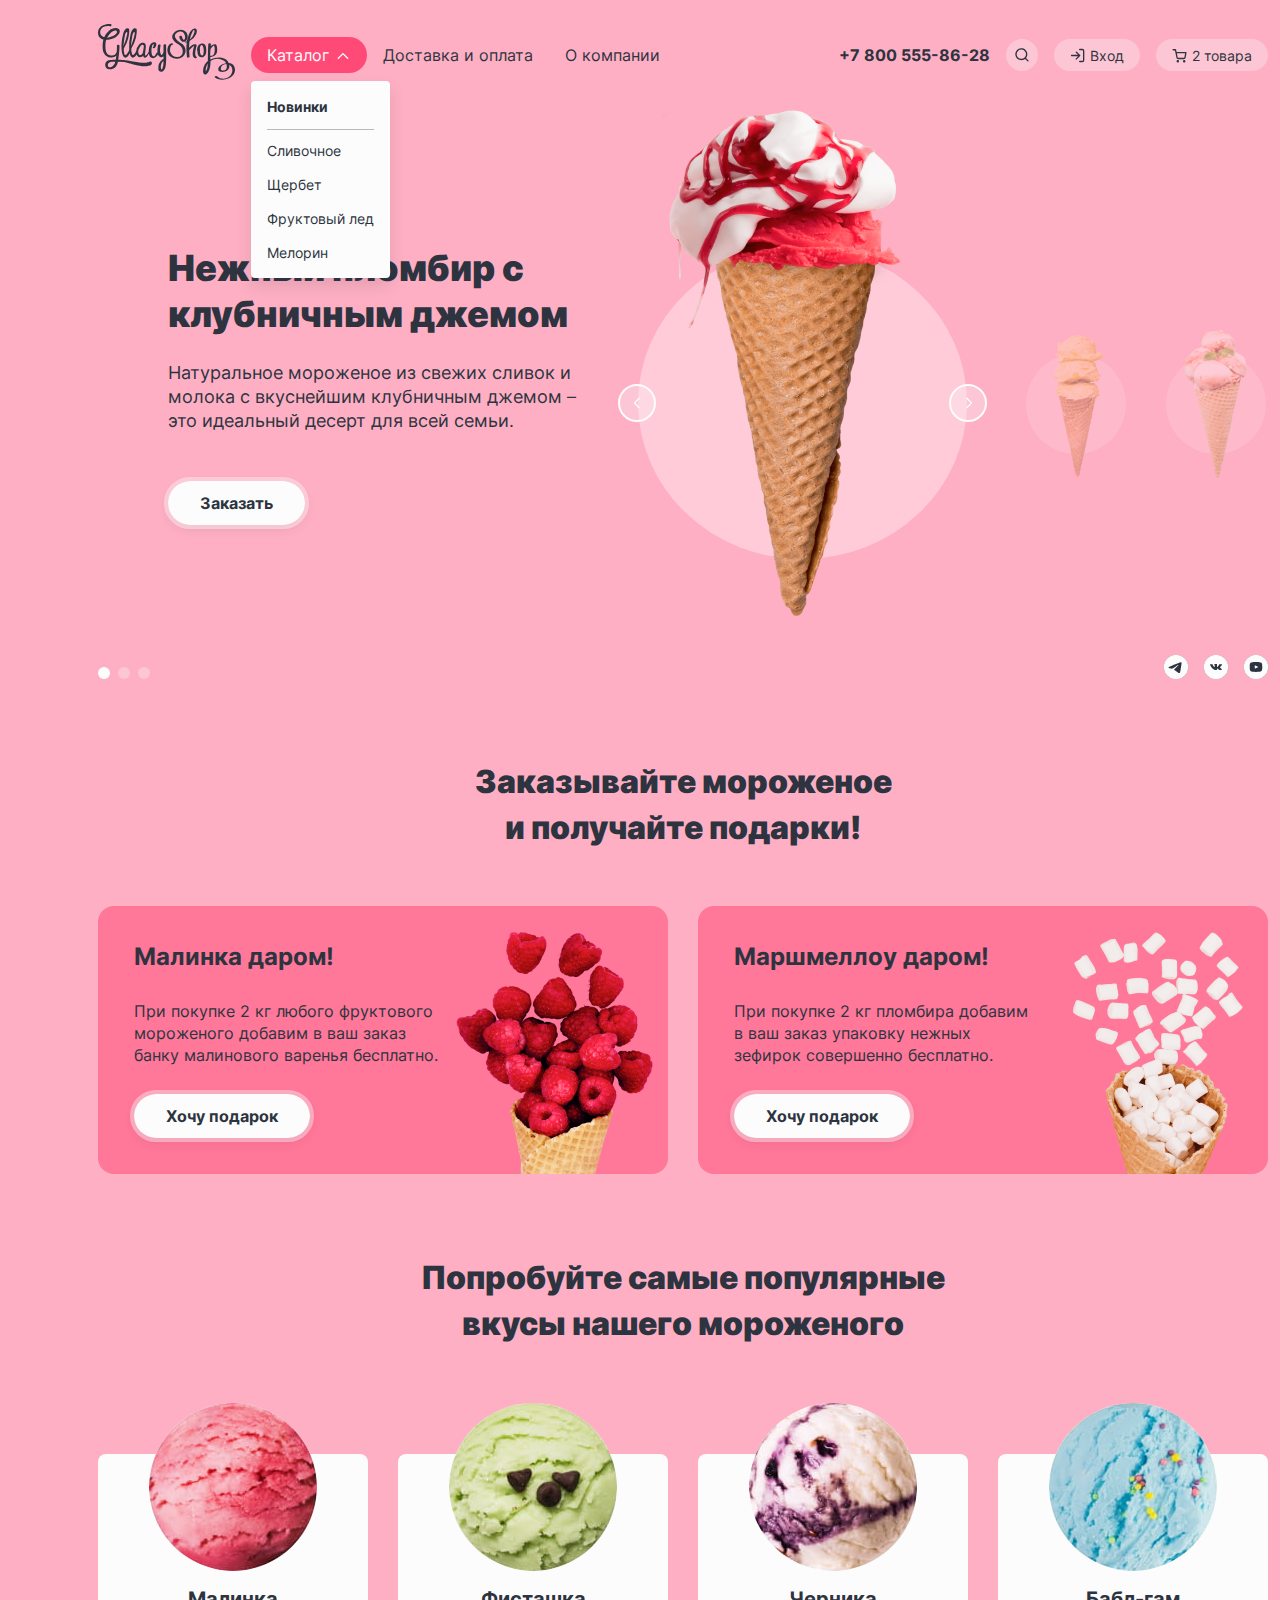
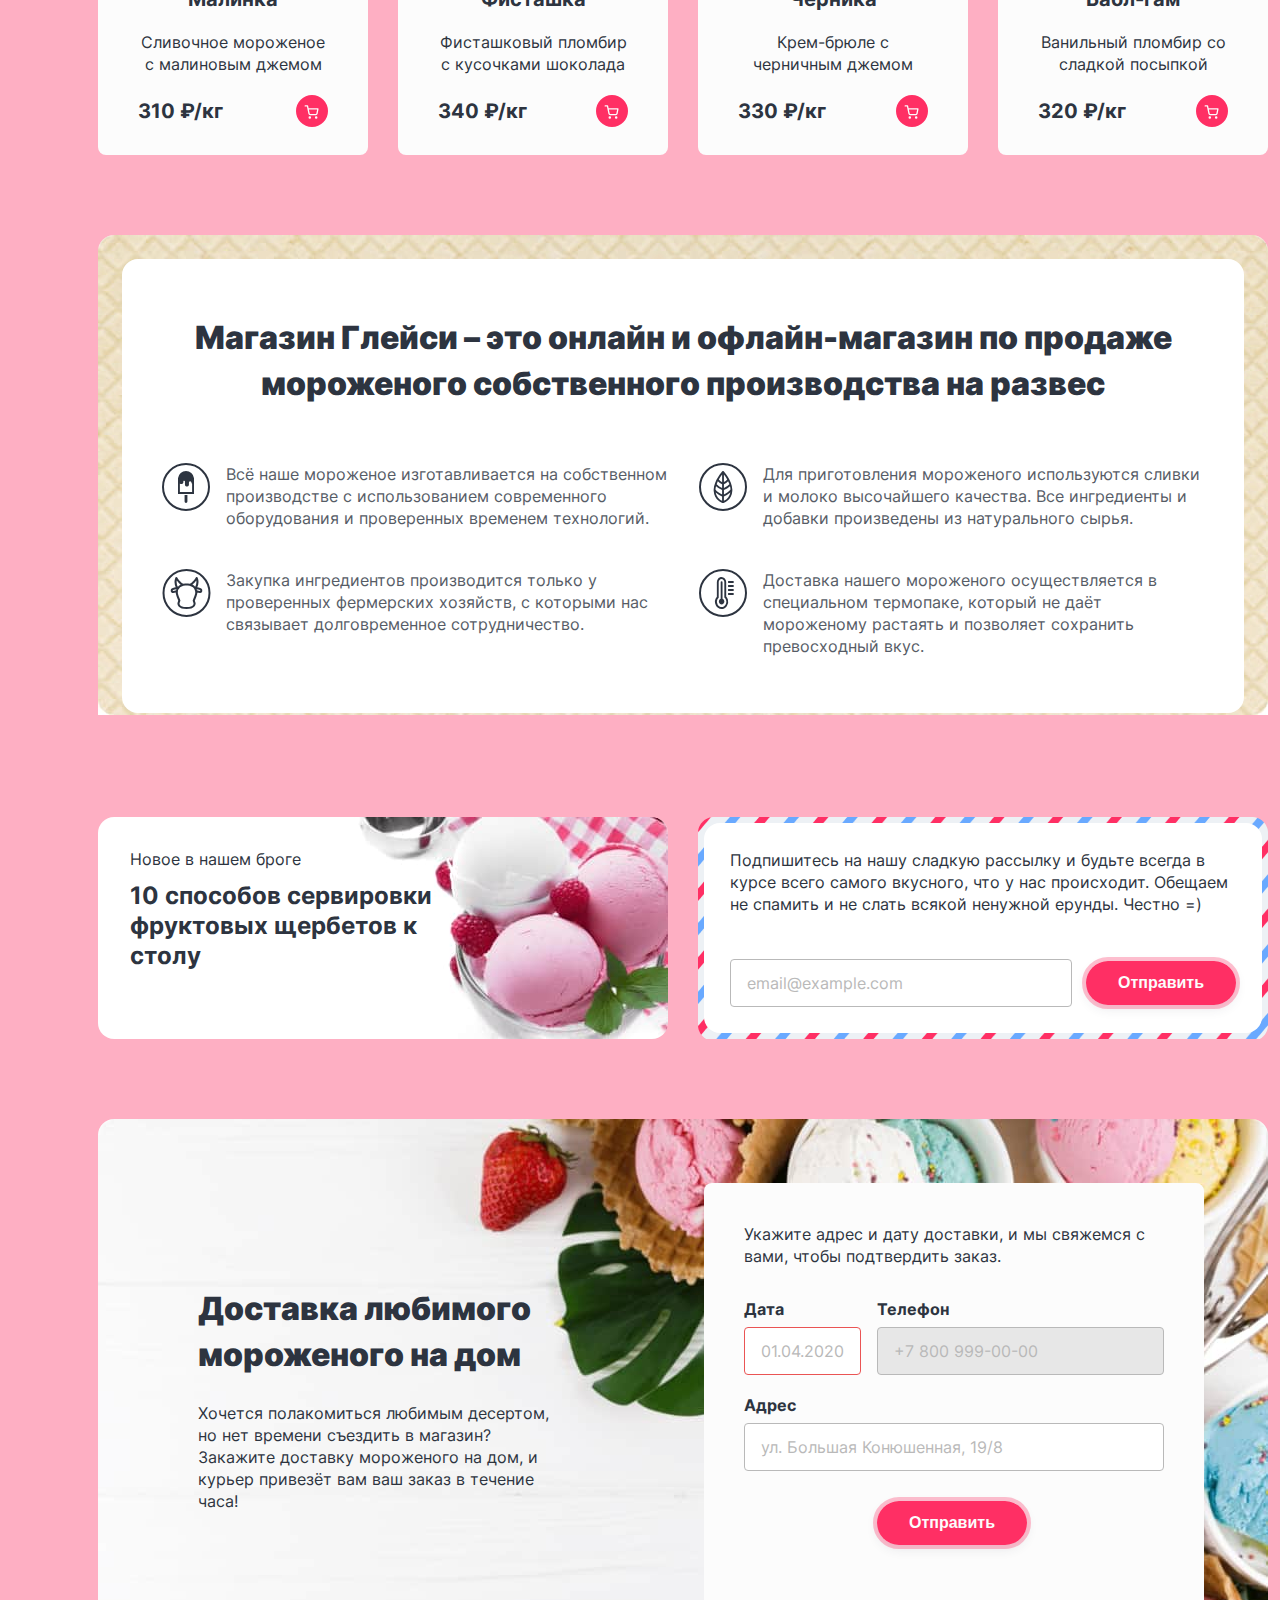
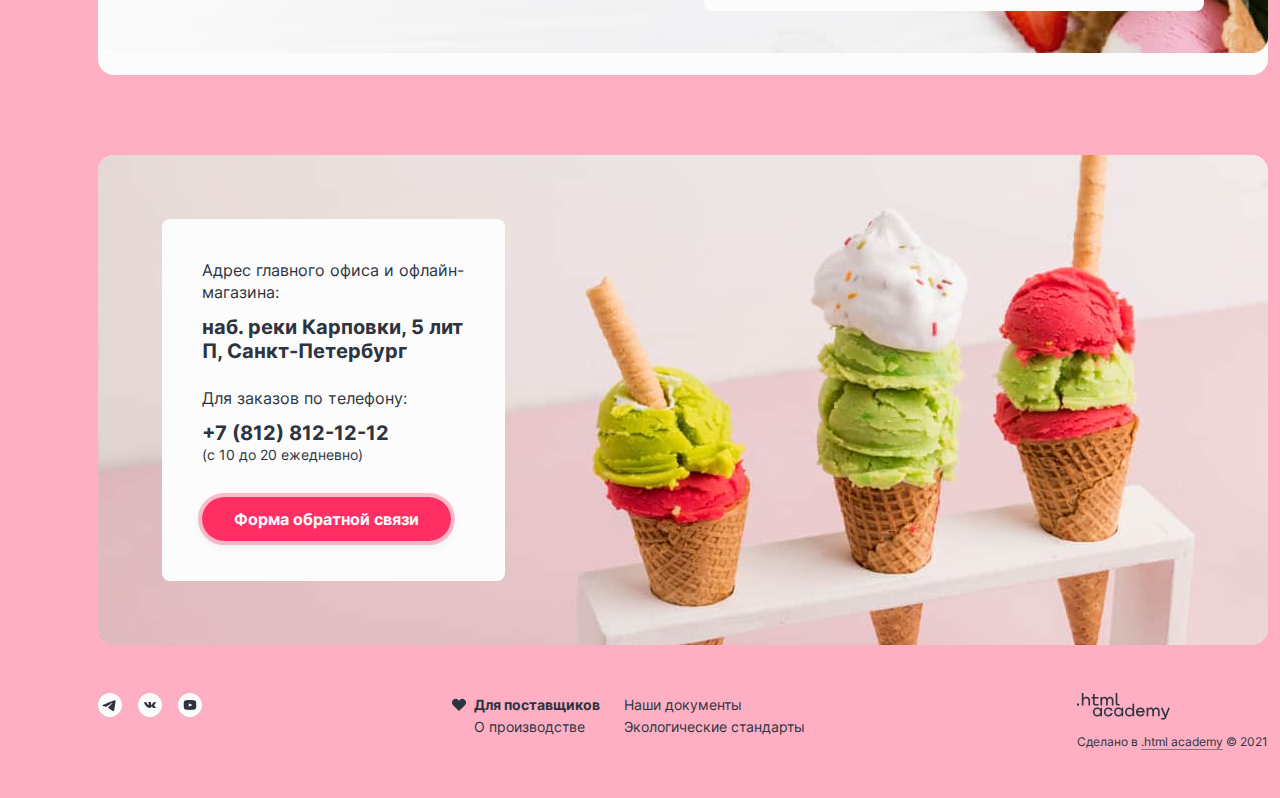
==== commit bc00c512: "Добавляет верстку попапов, слайдера и форм" ====
--- a/index.html
+++ b/index.html
@@ -16,7 +16,37 @@
       <nav class="site-navigation">
         <ul class="site-navigation-list">
           <li class="site-navigation-item">
-            <a class="site-navigation-link" href="catalog.html">Каталог</a>
+            <a class="site-navigation-link catalog-link link-activ" href="catalog.html">
+              Каталог
+              <svg class="catalog-icon" aria-hidden="true" focusable="false" xmlns="http://www.w3.org/2000/svg" width="16" height="16" viewBox="0 0 16 16" fill="currentColor"><path fill-rule="evenodd" d="M3.8081 6.1953a.6667.6667 0 1 0-.9428.9428l4.6603 4.6603A.6647.6647 0 0 0 8.0053 12a.6645.6645 0 0 0 .4757-.2015l4.6604-4.6604a.6668.6668 0 0 0-.9428-.9428l-4.1953 4.1952-4.1952-4.1952Z" clip-rule="evenodd"/></svg>
+            </a>
+            <div class="popover popover-catalog">
+              <div class="popover-content">
+                <h2 class="popover-title">Новинки</h2>
+                <ul class="popover-list">
+                  <li>
+                    <a class="popover-link" href="#">
+                      Сливочное
+                    </a>
+                  </li>
+                  <li>
+                    <a class="popover-link" href="#">
+                      Щербет
+                    </a>
+                  </li>
+                  <li>
+                    <a class="popover-link" href="#">
+                      Фруктовый&nbspлед
+                    </a>
+                  </li>
+                  <li>
+                    <a class="popover-link" href="#">
+                      Мелорин
+                    </a>
+                  </li>
+                </ul>
+              </div>
+            </div>
           </li>
           <li class="site-navigation-item">
             <a class="site-navigation-link" href="#">Доставка и оплата</a>
@@ -31,21 +61,71 @@
         <ul class="user-navigation-list">
           <li class="user-navigation-item">
             <a class="user-navigation-link search" href="#">
-              <svg class="navigation-icon" aria-hidden="true" focusable="false" xmlns="http://www.w3.org/2000/svg" width="16" height="16" viewBox="0 2 16 16" fill="none"><path fill="#2D3440" fill-rule="evenodd" d="M2.66 8.19a4.67 4.67 0 1 1 9.34 0 4.67 4.67 0 0 1-9.34 0Zm8.42 4.69a6 6 0 1 1 .94-.94l2.45 2.44a.67.67 0 1 1-.94.95l-2.45-2.45Z" clip-rule="evenodd"/></svg>
+              <svg class="navigation-icon" aria-hidden="true" focusable="false" xmlns="http://www.w3.org/2000/svg" width="16" height="16" viewBox="0 2 16 16" fill="currentColor"><path fill-rule="evenodd" d="M2.66 8.19a4.67 4.67 0 1 1 9.34 0 4.67 4.67 0 0 1-9.34 0Zm8.42 4.69a6 6 0 1 1 .94-.94l2.45 2.44a.67.67 0 1 1-.94.95l-2.45-2.45Z" clip-rule="evenodd"/></svg>
               <span class="visually-hidden">Поиск</span>
             </a>
+            <div class="popover popover-search">
+              <form action="https://echo.htmlacademy.ru" method="get" class="search-form">
+                <label for="search-input" class="visually-hidden">Строка поиска</label>
+                <input class="form-input" type="text" id="search-input" name="search-input" placeholder="Посик по сайту">
+                <button class="search-button" type="submit"></button>
+              </form>
+            </div>
           </li>
           <li class="user-navigation-item">
             <a class="user-navigation-link" href="#">
-              <svg class="navigation-icon" aria-hidden="true" focusable="false" xmlns="http://www.w3.org/2000/svg" width="16" height="16" viewBox="0 0 16 16" fill="none"><path fill="#2D3440" fill-rule="evenodd" d="M9 2.52c0-.36.3-.66.67-.66h2.66a2 2 0 0 1 2 2v9.33a2 2 0 0 1-2 2H9.67a.67.67 0 0 1 0-1.33h2.66a.67.67 0 0 0 .67-.67V3.86a.67.67 0 0 0-.67-.67H9.67A.67.67 0 0 1 9 2.52Zm-3.14 2.2a.67.67 0 0 1 .94 0l3.33 3.33a.69.69 0 0 1 .13.18.66.66 0 0 1-.13.77L6.8 12.33a.67.67 0 1 1-.94-.94l2.2-2.2h-6.4a.67.67 0 1 1 0-1.33h6.4l-2.2-2.2a.67.67 0 0 1 0-.94Z" clip-rule="evenodd"/></svg>
+              <svg class="navigation-icon" aria-hidden="true" focusable="false" xmlns="http://www.w3.org/2000/svg" width="16" height="16" viewBox="0 0 16 16" fill="currentColor"><path fill-rule="evenodd" d="M9 2.52c0-.36.3-.66.67-.66h2.66a2 2 0 0 1 2 2v9.33a2 2 0 0 1-2 2H9.67a.67.67 0 0 1 0-1.33h2.66a.67.67 0 0 0 .67-.67V3.86a.67.67 0 0 0-.67-.67H9.67A.67.67 0 0 1 9 2.52Zm-3.14 2.2a.67.67 0 0 1 .94 0l3.33 3.33a.69.69 0 0 1 .13.18.66.66 0 0 1-.13.77L6.8 12.33a.67.67 0 1 1-.94-.94l2.2-2.2h-6.4a.67.67 0 1 1 0-1.33h6.4l-2.2-2.2a.67.67 0 0 1 0-.94Z" clip-rule="evenodd"/></svg>
               Вход
             </a>
+            <div class="popover popover-login">
+              <h2 class="login-title">Личный кабинет</h2>
+              <form action="https://echo.htmlacademy.ru" class="login-form" method="post">
+                <input class="form-input" name="user-mail" type="email" placeholder="email@exaple.com">
+                <input class="form-input" name="user-password" type="password" placeholder="password">
+                <button class="button pink-button" type="submit">Войти</button>
+                <ul class="login-list">
+                  <li>
+                    <a class="login-link" href="#">Забыли пароль?</a>
+                  </li>
+                  <li>
+                    <a class="login-link" href="#">Регистрация</a>
+                  </li>
+                </ul>
+              </form>
+            </div>
           </li>
           <li class="user-navigation-item">
             <a class="user-navigation-link" href="#">
-              <svg class="navigation-icon" aria-hidden="true" focusable="false" xmlns="http://www.w3.org/2000/svg" width="16" height="16" viewBox="0 0 16 16" fill="none"><path fill="#2D3440" fill-rule="evenodd" d="M1.17 2.1a.67.67 0 0 0 0 1.34h1.77l.47 2.34v.05l.97 4.83a1.83 1.83 0 0 0 1.82 1.47h5.62a1.83 1.83 0 0 0 1.82-1.47l.93-4.86a.67.67 0 0 0-.66-.8h-9.3l-.47-2.36a.67.67 0 0 0-.66-.53H1.17Zm4.52 8.3-.81-4.06h8.23l-.78 4.07a.5.5 0 0 1-.49.39H6.18a.5.5 0 0 1-.49-.4Zm-1.13 3.96a1.25 1.25 0 1 1 2.49 0 1.25 1.25 0 0 1-2.5 0Zm6.37 0a1.25 1.25 0 1 1 2.5 0 1.25 1.25 0 0 1-2.5 0Z" clip-rule="evenodd"/></svg>
-              Корзина
-            </a>
+              <svg class="navigation-icon" aria-hidden="true" focusable="false" xmlns="http://www.w3.org/2000/svg" width="16" height="16" viewBox="0 0 16 16" fill="currentColor"><path fill-rule="evenodd" d="M1.17 2.1a.67.67 0 0 0 0 1.34h1.77l.47 2.34v.05l.97 4.83a1.83 1.83 0 0 0 1.82 1.47h5.62a1.83 1.83 0 0 0 1.82-1.47l.93-4.86a.67.67 0 0 0-.66-.8h-9.3l-.47-2.36a.67.67 0 0 0-.66-.53H1.17Zm4.52 8.3-.81-4.06h8.23l-.78 4.07a.5.5 0 0 1-.49.39H6.18a.5.5 0 0 1-.49-.4Zm-1.13 3.96a1.25 1.25 0 1 1 2.49 0 1.25 1.25 0 0 1-2.5 0Zm6.37 0a1.25 1.25 0 1 1 2.5 0 1.25 1.25 0 0 1-2.5 0Z" clip-rule="evenodd"/></svg>
+              2 товара
+            </a>
+
+            <div class="popover-bascket-empty">
+              Ваша корзина пока пуста
+            </div>
+            <div class="popover popover-bascket">
+              <h2 class="popover-bascket-title">Корзина</h2>
+              <ul class="popover-bascket-list">
+                <li class="popover-bascket-item">
+                  <img class="popover-productt-image" src="image/foto-1.jpg" alt="Малиновое мороженое" width="46" height="46">
+                  <h3 class="popover-item-title">Малинка</h3>
+                  <p class="popover-item-paragraph">1 кг х 310 ₽</p>
+                  <b class="popover-price">310 ₽</b>
+                  <button class="delete-product" type="button"></button>
+                </li>
+                <li class="popover-bascket-item">
+                  <img class="popover-productt-image" src="image/foto-4.jpg" alt="Малиновое мороженое" width="46" height="46">
+                  <h3 class="popover-item-title">Бабл-гам</h3>
+                  <p class="popover-item-paragraph">1,5 кг х 320 ₽</p>
+                  <b class="popover-price">480 ₽</b>
+                  <button class="delete-product" type="button"></button>
+                </li>
+              </ul>
+              <div class="popover-footer">
+                <a href="#" class="button pink-button">Оформить заказ</a>
+                <b>Итого: 790 ₽</b>
+              </div>
+            </div>
           </li>
         </ul>
       </nav>
@@ -54,49 +134,77 @@
     <main class="main-wrapper main">
       <div class="page-container">
         <h1 class="visually-hidden">Магазин мороженого «Глеси»</h1>
-        <!-- Карусель -->
+        <!-- Слайдер -->
         <section class="section-slider">
           <h2 class="visually-hidden">Слайдер продуктов</h2>
-          <ul class="slider-list">
-            <li class="slider-item">
-              <div class="slider-item-wrapper">
-                <h3 class="slide-title">Нежный пломбир с клубничным джемом</h3>
-                <p class="slide-paragraph">Натуральное мороженое из свежих сливок и молока с вкуснейшим клубничным джемом – это идеальный десерт для всей семьи. </p>
-                <a href="#" class="button button-order">Заказать</a>
-              </div>
-              <div class="slider-image-first-wrapper">
-                <img src="image/strawberry-jam.png" alt="Пломбир с клубничным джемом" class="slider-image-first" width="329" height="507">
-              </div>
-            </li>
-            <li class="slider-item visually-hidden">
-              <div class="slider-item-wrapper">
-                <h3 class="slide-title">Сливочное мороженое со вкусом банана</h3>
-                <p class="slide-paragraph">Сливочное мороженое с ярким банановым вкусом подарит вам свежесть и наслаждение даже в самый жаркий летний день. </p>
-                <a href="#" class="button button-order">Заказать</a>
-              </div>
-              <div class="slider-image-second-wrapper">
-                <img src="image/banana.png" alt="Сливочное мороженое со вкусом банана" class="slider-image-second" width="312" height="507">
-              </div>
-            </li>
-            <li class="slider-item visually-hidden">
-              <div class="slider-item-wrapper">
-                <h3 class="slide-title">Карамельный пломбир с маршмеллоу</h3>
-                <p class="slide-paragraph">Необычный сладкий десерт с карамельным топпингом и кусочками зефира завоюет сердца сладкоежек всех возрастов.</p>
-                <a href="#" class="button button-order">Заказать</a>
-              </div>
-              <div class="slider-image-last-wrapper">
-                <img src="image/marshmello-ice-cream.png" alt="Карамельный пломбир с маршмеллоу" class="slider-image-last" width="350" height="507">
-              </div>
-            </li>
-          </ul>
-          <button class="slider-button slider-prev" type="button">
-            <svg aria-hidden="true" focusable="false" xmlns="http://www.w3.org/2000/svg" width="16" height="16" viewBox="0 0 16 16" fill="none"><path fill="#FCFCFC" fill-rule="evenodd" d="M9.71 13.14a.67.67 0 0 0 .94-.95L6.45 8l4.2-4.2a.66.66 0 0 0-.94-.94L5.04 7.52a.66.66 0 0 0 0 .94l4.67 4.68Z" clip-rule="evenodd"/></svg>
-            <span class="visually-hidden">Предыдущий товар</span>
-          </button>
-          <button class="slider-button slider-next" type="button">
-            <svg aria-hidden="true" focusable="false" xmlns="http://www.w3.org/2000/svg" width="16" height="16" viewBox="0 0 16 16" fill="none"><path fill="#FCFCFC" fill-rule="evenodd" d="M7.29 2.86a.66.66 0 1 0-.94.95l4.2 4.2-4.2 4.2a.67.67 0 0 0 .94.94l4.67-4.67a.66.66 0 0 0 0-.94L7.3 2.86Z" clip-rule="evenodd"/></svg>
-            <span class="visually-hidden">Следующий товар</span>
-          </button>
+            <ul class="slider-list">
+              <li class="slider-item">
+                <div class="slider-item-wrapper">
+                  <h3 class="slide-title">Нежный пломбир с клубничным джемом</h3>
+                  <p class="slide-paragraph">Натуральное мороженое из свежих сливок и молока с вкуснейшим клубничным джемом – это идеальный десерт для всей семьи. </p>
+                  <a href="#" class="button button-order">Заказать</a>
+                </div>
+                <div class="slider-image-first-wrapper">
+                  <img src="image/strawberry-jam.png" alt="Пломбир с клубничным джемом" class="slider-image image-first" width="329" height="507">
+                  <div class="slider-button-wrapper">
+                    <button class="slider-button slider-prev" type="button">
+                      <svg aria-hidden="true" focusable="false" xmlns="http://www.w3.org/2000/svg" width="16" height="16" viewBox="0 0 16 16" fill="currentColor"><path fill-rule="evenodd" d="M9.71 13.14a.67.67 0 0 0 .94-.95L6.45 8l4.2-4.2a.66.66 0 0 0-.94-.94L5.04 7.52a.66.66 0 0 0 0 .94l4.67 4.68Z" clip-rule="evenodd"/></svg>
+                      <span class="visually-hidden">Предыдущий товар</span>
+                    </button>
+                    <button class="slider-button slider-next" type="button">
+                      <svg aria-hidden="true" focusable="false" xmlns="http://www.w3.org/2000/svg" width="16" height="16" viewBox="0 0 16 16" fill="currentColor"><path fill-rule="evenodd" d="M7.29 2.86a.66.66 0 1 0-.94.95l4.2 4.2-4.2 4.2a.67.67 0 0 0 .94.94l4.67-4.67a.66.66 0 0 0 0-.94L7.3 2.86Z" clip-rule="evenodd"/></svg>
+                      <span class="visually-hidden">Следующий товар</span>
+                    </button>
+                  </div>
+                </div>
+                <div class="transparent-slides-wrapper">
+                  <ul class="transparent-slides">
+                    <li class="transparent-slide">
+                      <img src="image/banana.png" alt="Банановый пломбир" width="92" height="150" class="transparent-image">
+                    </li>
+                    <li class="transparent-slide">
+                      <img src="image/marshmello-ice-cream.png" alt="Карамельный пломбир с маршмеллоу" width="104" height="150" class="transparent-image">
+                    </li>
+                  </ul>
+                </div>
+              </li>
+              <li class="slider-item visually-hidden">
+                <div class="slider-item-wrapper">
+                  <h3 class="slide-title">Сливочное мороженое со вкусом банана</h3>
+                  <p class="slide-paragraph">Сливочное мороженое с ярким банановым вкусом подарит вам свежесть и наслаждение даже в самый жаркий летний день. </p>
+                  <a href="#" class="button button-order">Заказать</a>
+                </div>
+                <div class="slider-image-second-wrapper">
+                  <img src="image/banana.png" alt="Сливочное мороженое со вкусом банана" class="slider-image image-second" width="312" height="507">
+                  <button class="slider-button slider-prev" type="button">
+                    <svg aria-hidden="true" focusable="false" xmlns="http://www.w3.org/2000/svg" width="16" height="16" viewBox="0 0 16 16" fill="currentColor"><path fill-rule="evenodd" d="M9.71 13.14a.67.67 0 0 0 .94-.95L6.45 8l4.2-4.2a.66.66 0 0 0-.94-.94L5.04 7.52a.66.66 0 0 0 0 .94l4.67 4.68Z" clip-rule="evenodd"/></svg>
+                    <span class="visually-hidden">Предыдущий товар</span>
+                  </button>
+                  <button class="slider-button slider-next" type="button">
+                    <svg aria-hidden="true" focusable="false" xmlns="http://www.w3.org/2000/svg" width="16" height="16" viewBox="0 0 16 16" fill="currentColor"><path fill-rule="evenodd" d="M7.29 2.86a.66.66 0 1 0-.94.95l4.2 4.2-4.2 4.2a.67.67 0 0 0 .94.94l4.67-4.67a.66.66 0 0 0 0-.94L7.3 2.86Z" clip-rule="evenodd"/></svg>
+                    <span class="visually-hidden">Следующий товар</span>
+                  </button>
+                </div>
+              </li>
+              <li class="slider-item visually-hidden">
+                <div class="slider-item-wrapper">
+                  <h3 class="slide-title">Карамельный пломбир с маршмеллоу</h3>
+                  <p class="slide-paragraph">Необычный сладкий десерт с карамельным топпингом и кусочками зефира завоюет сердца сладкоежек всех возрастов.</p>
+                  <a href="#" class="button button-order">Заказать</a>
+                </div>
+                <div class="slider-image-last-wrapper">
+                  <img src="image/marshmello-ice-cream.png" alt="Карамельный пломбир с маршмеллоу" class="slider-image image-last" width="350" height="507">
+                  <button class="slider-button slider-prev" type="button">
+                    <svg aria-hidden="true" focusable="false" xmlns="http://www.w3.org/2000/svg" width="16" height="16" viewBox="0 0 16 16" fill="currentColor"><path fill-rule="evenodd" d="M9.71 13.14a.67.67 0 0 0 .94-.95L6.45 8l4.2-4.2a.66.66 0 0 0-.94-.94L5.04 7.52a.66.66 0 0 0 0 .94l4.67 4.68Z" clip-rule="evenodd"/></svg>
+                    <span class="visually-hidden">Предыдущий товар</span>
+                  </button>
+                  <button class="slider-button slider-next" type="button">
+                    <svg aria-hidden="true" focusable="false" xmlns="http://www.w3.org/2000/svg" width="16" height="16" viewBox="0 0 16 16" fill="currentColor"><path fill-rule="evenodd" d="M7.29 2.86a.66.66 0 1 0-.94.95l4.2 4.2-4.2 4.2a.67.67 0 0 0 .94.94l4.67-4.67a.66.66 0 0 0 0-.94L7.3 2.86Z" clip-rule="evenodd"/></svg>
+                    <span class="visually-hidden">Следующий товар</span>
+                  </button>
+                </div>
+              </li>
+            </ul>
           <div class="pagination-and-social">
             <ol class="slider-pagination">
               <li class="slider-pagination-item">
@@ -174,8 +282,8 @@
                 <p class="card-item-paragraph">Сливочное мороженое с малиновым джемом</p>
                 <div class="price-and-basket">
                   <b class="card-price">310 ₽/кг</b>
-                  <a href="#" class="pink-button card-add-basket">
-                    <svg class="card-icon" aria-hidden="true" focusable="false" xmlns="http://www.w3.org/2000/svg" width="16" height="16" viewBox="0 0 16 16" fill="none"><path fill-rule="evenodd" d="M1.17 1.25a.67.67 0 0 0 0 1.33h1.77l.47 2.34v.05l.97 4.84a1.83 1.83 0 0 0 1.82 1.46h5.62a1.83 1.83 0 0 0 1.82-1.46V9.8l.93-4.86a.67.67 0 0 0-.66-.8h-9.3L4.14 1.8a.67.67 0 0 0-.66-.54H1.17Zm4.52 8.3-.81-4.07h8.23l-.78 4.07a.5.5 0 0 1-.49.4H6.18a.5.5 0 0 1-.49-.4ZM4.56 13.5a1.25 1.25 0 1 1 2.49 0 1.25 1.25 0 0 1-2.5 0Zm6.37 0a1.25 1.25 0 1 1 2.5 0 1.25 1.25 0 0 1-2.5 0Z" clip-rule="evenodd"/></svg>
+                  <a href="#" class="card-add-basket">
+                    <svg class="card-icon" aria-hidden="true" focusable="false" xmlns="http://www.w3.org/2000/svg" width="16" height="16" viewBox="0 0 16 16" fill="currentColor"><path fill-rule="evenodd" d="M1.17 1.25a.67.67 0 0 0 0 1.33h1.77l.47 2.34v.05l.97 4.84a1.83 1.83 0 0 0 1.82 1.46h5.62a1.83 1.83 0 0 0 1.82-1.46V9.8l.93-4.86a.67.67 0 0 0-.66-.8h-9.3L4.14 1.8a.67.67 0 0 0-.66-.54H1.17Zm4.52 8.3-.81-4.07h8.23l-.78 4.07a.5.5 0 0 1-.49.4H6.18a.5.5 0 0 1-.49-.4ZM4.56 13.5a1.25 1.25 0 1 1 2.49 0 1.25 1.25 0 0 1-2.5 0Zm6.37 0a1.25 1.25 0 1 1 2.5 0 1.25 1.25 0 0 1-2.5 0Z" clip-rule="evenodd"/></svg>
                     <span class="visually-hidden">Добавитиь в корзину</span>
                   </a>
                 </div>
@@ -194,8 +302,8 @@
                 <p class="card-item-paragraph">Фисташковый пломбир с кусочками шоколада</p>
                 <div class="price-and-basket">
                   <b class="card-price">340 ₽/кг</b>
-                  <a href="#" class="pink-button card-add-basket">
-                    <svg class="card-icon" aria-hidden="true" focusable="false" xmlns="http://www.w3.org/2000/svg" width="16" height="16" viewBox="0 0 16 16" fill="none"><path fill-rule="evenodd" d="M1.17 1.25a.67.67 0 0 0 0 1.33h1.77l.47 2.34v.05l.97 4.84a1.83 1.83 0 0 0 1.82 1.46h5.62a1.83 1.83 0 0 0 1.82-1.46V9.8l.93-4.86a.67.67 0 0 0-.66-.8h-9.3L4.14 1.8a.67.67 0 0 0-.66-.54H1.17Zm4.52 8.3-.81-4.07h8.23l-.78 4.07a.5.5 0 0 1-.49.4H6.18a.5.5 0 0 1-.49-.4ZM4.56 13.5a1.25 1.25 0 1 1 2.49 0 1.25 1.25 0 0 1-2.5 0Zm6.37 0a1.25 1.25 0 1 1 2.5 0 1.25 1.25 0 0 1-2.5 0Z" clip-rule="evenodd"/></svg>
+                  <a href="#" class="card-add-basket">
+                    <svg class="card-icon" aria-hidden="true" focusable="false" xmlns="http://www.w3.org/2000/svg" width="16" height="16" viewBox="0 0 16 16" fill="currentColor"><path fill-rule="evenodd" d="M1.17 1.25a.67.67 0 0 0 0 1.33h1.77l.47 2.34v.05l.97 4.84a1.83 1.83 0 0 0 1.82 1.46h5.62a1.83 1.83 0 0 0 1.82-1.46V9.8l.93-4.86a.67.67 0 0 0-.66-.8h-9.3L4.14 1.8a.67.67 0 0 0-.66-.54H1.17Zm4.52 8.3-.81-4.07h8.23l-.78 4.07a.5.5 0 0 1-.49.4H6.18a.5.5 0 0 1-.49-.4ZM4.56 13.5a1.25 1.25 0 1 1 2.49 0 1.25 1.25 0 0 1-2.5 0Zm6.37 0a1.25 1.25 0 1 1 2.5 0 1.25 1.25 0 0 1-2.5 0Z" clip-rule="evenodd"/></svg>
                     <span class="visually-hidden">Добавитиь в корзину</span>
                   </a>
                 </div>
@@ -214,8 +322,8 @@
                 <p class="card-item-paragraph">Крем-брюле с черничным джемом</p>
                 <div class="price-and-basket">
                   <b class="card-price">330 ₽/кг</b>
-                  <a href="#" class="pink-button card-add-basket">
-                    <svg class="card-icon" aria-hidden="true" focusable="false" xmlns="http://www.w3.org/2000/svg" width="16" height="16" viewBox="0 0 16 16" fill="none"><path fill-rule="evenodd" d="M1.17 1.25a.67.67 0 0 0 0 1.33h1.77l.47 2.34v.05l.97 4.84a1.83 1.83 0 0 0 1.82 1.46h5.62a1.83 1.83 0 0 0 1.82-1.46V9.8l.93-4.86a.67.67 0 0 0-.66-.8h-9.3L4.14 1.8a.67.67 0 0 0-.66-.54H1.17Zm4.52 8.3-.81-4.07h8.23l-.78 4.07a.5.5 0 0 1-.49.4H6.18a.5.5 0 0 1-.49-.4ZM4.56 13.5a1.25 1.25 0 1 1 2.49 0 1.25 1.25 0 0 1-2.5 0Zm6.37 0a1.25 1.25 0 1 1 2.5 0 1.25 1.25 0 0 1-2.5 0Z" clip-rule="evenodd"/></svg>
+                  <a href="#" class="card-add-basket">
+                    <svg class="card-icon" aria-hidden="true" focusable="false" xmlns="http://www.w3.org/2000/svg" width="16" height="16" viewBox="0 0 16 16" fill="currentColor"><path fill-rule="evenodd" d="M1.17 1.25a.67.67 0 0 0 0 1.33h1.77l.47 2.34v.05l.97 4.84a1.83 1.83 0 0 0 1.82 1.46h5.62a1.83 1.83 0 0 0 1.82-1.46V9.8l.93-4.86a.67.67 0 0 0-.66-.8h-9.3L4.14 1.8a.67.67 0 0 0-.66-.54H1.17Zm4.52 8.3-.81-4.07h8.23l-.78 4.07a.5.5 0 0 1-.49.4H6.18a.5.5 0 0 1-.49-.4ZM4.56 13.5a1.25 1.25 0 1 1 2.49 0 1.25 1.25 0 0 1-2.5 0Zm6.37 0a1.25 1.25 0 1 1 2.5 0 1.25 1.25 0 0 1-2.5 0Z" clip-rule="evenodd"/></svg>
                     <span class="visually-hidden">Добавитиь в корзину</span>
                   </a>
                 </div>
@@ -234,8 +342,8 @@
                 <p class="card-item-paragraph">Ванильный пломбир со сладкой посыпкой</p>
                 <div class="price-and-basket">
                   <b class="card-price">320 ₽/кг</b>
-                  <a href="#" class="pink-button card-add-basket">
-                    <svg class="card-icon" aria-hidden="true" focusable="false" xmlns="http://www.w3.org/2000/svg" width="16" height="16" viewBox="0 0 16 16" fill="none"><path fill-rule="evenodd" d="M1.17 1.25a.67.67 0 0 0 0 1.33h1.77l.47 2.34v.05l.97 4.84a1.83 1.83 0 0 0 1.82 1.46h5.62a1.83 1.83 0 0 0 1.82-1.46V9.8l.93-4.86a.67.67 0 0 0-.66-.8h-9.3L4.14 1.8a.67.67 0 0 0-.66-.54H1.17Zm4.52 8.3-.81-4.07h8.23l-.78 4.07a.5.5 0 0 1-.49.4H6.18a.5.5 0 0 1-.49-.4ZM4.56 13.5a1.25 1.25 0 1 1 2.49 0 1.25 1.25 0 0 1-2.5 0Zm6.37 0a1.25 1.25 0 1 1 2.5 0 1.25 1.25 0 0 1-2.5 0Z" clip-rule="evenodd"/></svg>
+                  <a href="#" class="card-add-basket">
+                    <svg class="card-icon" aria-hidden="true" focusable="false" xmlns="http://www.w3.org/2000/svg" width="16" height="16" viewBox="0 0 16 16" fill="currentColor"><path fill-rule="evenodd" d="M1.17 1.25a.67.67 0 0 0 0 1.33h1.77l.47 2.34v.05l.97 4.84a1.83 1.83 0 0 0 1.82 1.46h5.62a1.83 1.83 0 0 0 1.82-1.46V9.8l.93-4.86a.67.67 0 0 0-.66-.8h-9.3L4.14 1.8a.67.67 0 0 0-.66-.54H1.17Zm4.52 8.3-.81-4.07h8.23l-.78 4.07a.5.5 0 0 1-.49.4H6.18a.5.5 0 0 1-.49-.4ZM4.56 13.5a1.25 1.25 0 1 1 2.49 0 1.25 1.25 0 0 1-2.5 0Zm6.37 0a1.25 1.25 0 1 1 2.5 0 1.25 1.25 0 0 1-2.5 0Z" clip-rule="evenodd"/></svg>
                     <span class="visually-hidden">Добавитиь в корзину</span>
                   </a>
                 </div>
@@ -278,7 +386,7 @@
               <p class="subscribe-paragraph">Подпишитесь на нашу сладкую рассылку и будьте всегда в курсе всего самого вкусного, что у нас происходит. Обещаем не спамить и не слать всякой ненужной ерунды. Честно =)</p>
               <form action="https://echo.htmlacademy.ru" method="post" class="subscribe-form">
                 <label for="subscribe-email" class="visually-hidden">Email</label>
-                <input class="field" placeholder="email@example.com" type="email" name="subscribe-email" id="subscribe-email" required>
+                <input class="form-input" placeholder="email@example.com" type="email" name="subscribe-email" id="subscribe-email" required>
                 <button class="button pink-button subscribe-button" type="submit">Отправить</button>
               </form>
             </section>
@@ -295,15 +403,15 @@
               <p class="delivery-form-paragraph">Укажите адрес и дату доставки, и мы свяжемся с вами, чтобы подтвердить заказ.</p>
               <div class="delivery-form-data field">
                 <label class="form-label" for="delivery-data">Дата</label>
-                <input type="text" id="delivery-data" name="delivery-data" placeholder="01.04.2020">
+                <input class="form-input error" type="text" id="delivery-data" name="delivery-data" placeholder="01.04.2020">
               </div>
               <div class="delivery-form-phone field">
                 <label class="form-label" for="delivery-phone">Телефон</label>
-                <input type="text" id="delivery-phone" name="delivery-phone" placeholder="+7 800 999-00-00">
+                <input class="form-input" type="text" id="delivery-phone" name="delivery-phone" placeholder="+7 800 999-00-00" disabled>
               </div>
               <div class="delivery-form-addres field">
                 <label class="form-label" for="delivery-addres">Адрес</label>
-                <input type="text" id="delivery-addres" name="delivery-addres" placeholder="ул. Большая Конюшенная, 19/8">
+                <input class="form-input" type="text" id="delivery-addres" name="delivery-addres" placeholder="ул. Большая Конюшенная, 19/8">
               </div>
               <button class="button pink-button delivery-form-button" type="submit">Отправить</button>
             </form>
--- a/styles/style.css
+++ b/styles/style.css
@@ -90,6 +90,43 @@
   color: inherit;
   display: block;
   padding: 8px 16px;
+  border-radius: 18px;
+  position: relative;
+}
+
+.site-navigation-link:hover {
+  background-color: rgba(252, 252, 252, 0.5);
+}
+
+.site-navigation-link:active {
+  background-color: rgba(252, 252, 252, 1);
+  border: none;
+}
+
+.site-navigation-link:focus-visible {
+  background-color: rgba(252, 252, 252, 0.5);
+  box-shadow: inset 0 0 0 2px #2d3440;
+  outline: none;
+}
+
+@supports not selector(:focus-visible) {
+  .site-navigation-link:focus {
+    background-color: rgba(252, 252, 252, 0.5);
+    box-shadow: inset 0 0 0 2px #2d3440;
+    outline: none;
+  }
+}
+
+.catalog-link {
+  padding-right: 38px;
+}
+
+.catalog-icon {
+  position: absolute;
+  top: 0;
+  right: 16px;
+  bottom: 0;
+  margin: auto;
 }
 
 .header-phone {
@@ -102,9 +139,12 @@
 .user-navigation-list {
   margin: 0;
   padding: 0;
-  width: 297px;
   display: flex;
   list-style: none;
+}
+
+.user-navigation-item {
+  position: relative;
 }
 
 .user-navigation-link {
@@ -122,8 +162,34 @@
   box-sizing: border-box;
 }
 
+.user-navigation-link:hover {
+  background-color: rgba(252, 252, 252, 0.5);
+}
+
+.user-navigation-link:active {
+  background-color: rgba(252, 252, 252, 1);
+}
+
+.user-navigation-link:focus-visible {
+  background-color: rgba(252, 252, 252, 0.5);
+  box-shadow: inset 0 0 0 2px #2d3440;
+  outline: none;
+}
+
+@supports not selector(:focus-visible) {
+  .user-navigation-link:focus {
+    background-color: rgba(252, 252, 252, 0.5);
+    box-shadow: inset 0 0 0 2px #2d3440;
+    outline: none;
+  }
+}
+
 .search {
   padding: 8px;
+}
+
+.search .navigation-icon {
+  top: 1px;
 }
 
 .navigation-icon {
@@ -133,7 +199,291 @@
   bottom: 0;
   left: 0;
   margin: auto;
-  fill: #2d3440;
+}
+
+
+.link-activ {
+  background-color: #ff4a78;
+  color: #fcfcfc;
+}
+
+.site-navigation-item {
+  position: relative;
+}
+
+.link-activ:hover {
+  background-color: #ff4a78;
+  opacity: 0.6;
+}
+
+.link-activ:active {
+  background-color: #ff4a78;
+  opacity: 0.3;
+}
+
+.link-activ:focus-visible {
+  background-color: #ff4a78;
+  color: #fcfcfc;
+}
+
+@supports not selector(:focus-visible) {
+  .link-activ:focus {
+    background-color: #ff4a78;
+    color: #fcfcfc;
+  }
+}
+
+.link-activ .catalog-icon {
+  transform: rotate(180deg);
+  top: 4px;
+}
+
+.popover {
+  display: none;
+  position: absolute;
+  z-index: 1;
+  box-sizing: border-box;
+  min-width: 135px;
+  min-height: 84px;
+  margin-top: 8px;
+  padding: 8px 0;
+  background-color: #fcfcfc;
+  border-radius: 4px;
+  box-shadow: 0 8px 16px 0 rgba(45, 52, 64, 0.12);
+}
+
+.popover-title {
+  margin: 0;
+  margin-bottom: 8px;
+  font-size: 14px;
+  font-weight: 700;
+  line-height: 20px;
+  padding: 8px 16px;
+  position: relative;
+}
+
+.popover-title::after {
+  content: "";
+  display: block;
+  width: 100%;
+  height: 1px;
+  background-color: #b9b9b9;
+  position: relative;
+  bottom: -12px;
+  left: 0;
+  z-index: 2;
+}
+
+.popover-list {
+  font-size: 14px;
+  margin: 0;
+  padding: 0;
+  list-style: none;
+}
+
+.popover-link {
+  display: block;
+  padding: 6px 16px;
+  text-decoration: none;
+  color: #2d3440;
+}
+
+.popover-link:hover {
+  text-decoration: underline;
+}
+
+.popover-link:active {
+  opacity: 0.6;
+}
+
+.link-activ ~ .popover {
+  display: block;
+}
+
+.popover-search {
+  padding: 24px 16px;
+  width: 356px;
+  right: 0;
+}
+
+.search-form {
+  display: grid;
+}
+
+.search-button {
+  position: absolute;
+  top: -40px;
+  right: 0;
+  width: 32px;
+  height: 32px;
+  border: none;
+  border-radius: 16px;
+  padding: 0;
+  opacity: 0;
+  background-color: #fcfcfc;
+  cursor: pointer;
+}
+
+.search-button:hover {
+  opacity: 0.3;
+}
+
+.search-button:active {
+  opacity: 0.4;
+}
+
+.popover-login {
+  padding: 48px 48px 52px;
+  width: 420px;
+  position: absolute;
+  right: 0;
+}
+
+.login-title {
+  margin: 0;
+  margin-bottom: 32px;
+}
+
+.login-form {
+  display: grid;
+  grid-template-columns: 136px 188px;
+  grid-template-rows: 1fr 1fr 60px;
+  /* align-items: end; */
+  row-gap: 16px;
+}
+
+.login-form .form-input {
+  grid-column: 1/3;
+}
+
+.login-form .button {
+  align-self: end;
+}
+
+.login-list {
+  padding: 0;
+  list-style: none;
+  align-self: end;
+}
+
+.login-link {
+  text-decoration: none;
+  color: #2d3440;
+  border-bottom: 1px solid #2d3440;
+}
+
+.login-link:hover {
+  border-bottom: 2px solid #2d3440;
+}
+
+.login-link:active {
+  opacity: 0.6;
+}
+
+.popover-bascket-empty {
+  position: absolute;
+  width: 288px;
+  font-size: 24px;
+  font-weight: 700;
+  line-height: 30px;
+  background-color: #fcfcfc;
+  border-radius: 4px;
+  text-align: center;
+  right: 0;
+  margin-top: 8px;
+  padding: 48px 0;
+  display: none;
+}
+
+.bascket-empty.link-activ + .popover-bascket-empty {
+  display: block;
+}
+
+.popover-bascket {
+  width: 441px;
+  padding: 48px;
+  right: 0;
+}
+
+.popover-bascket-title {
+margin: 0;
+}
+
+.popover-bascket-list {
+  /* display: flex; */
+  margin: 32px 0;
+  list-style: none;
+  padding: 0;
+}
+
+.popover-bascket-item {
+  display: grid;
+  grid-template-rows: 23px 23px;
+  grid-template-columns: 46px 148px 87px 16px;
+  column-gap: 16px;
+}
+
+.popover-bascket-item + .popover-bascket-item {
+  margin-top: 24px;
+}
+
+.popover-productt-image {
+  grid-row: 1 / -1;;
+}
+
+.popover-item-title {
+  font-size: 18px;
+  margin: 0;
+  grid-row: 1/2;
+  grid-column: 2/3;
+}
+
+.popover-item-paragraph {
+  font-size: 14px;
+  line-height: 20px;
+  color: #b9b9b9;
+  margin: 0;
+  grid-row: 2/3;
+  grid-column: 2/3;
+}
+
+.popover-price {
+  font-size: 18px;
+  grid-row: 1/-1;
+  align-self: center;
+}
+
+.delete-product {
+  background-image: url(../image/exet.svg);
+  width: 16px;
+  height: 16px;
+  background-color: #fcfcfc;
+  border: none;
+  grid-row: 1/3;
+  align-self: center;
+  cursor: pointer;
+}
+
+.popover-footer {
+  display: flex;
+  padding-top: 32px;
+  position: relative;
+}
+
+.popover-footer::after {
+  content: "";
+  display: block;
+  width: 100%;
+  height: 1px;
+  top: 0;
+  background-color: #e7e7e7;
+  position: absolute;
+  z-index: 2;
+}
+
+.popover-footer b{
+  margin-left: auto;
+  align-self: center;
 }
 
 /* Основной контент */
@@ -173,6 +523,7 @@
 .slider-item {
   display: flex;
   align-items: start;
+  position: relative;
 }
 
 .slide-title {
@@ -181,6 +532,33 @@
 
 .slide-paragraph {
   width: 429px;
+}
+
+.slider-image {
+  display: block;
+}
+
+.slider-image-first-wrapper {
+  position: relative;
+}
+
+.slider-image-first-wrapper::before {
+  content: "";
+  background-color: #ffcbd8;
+  width: 100%;
+  height: 312px;
+  bottom: 95px;
+  left: 0;
+  position: absolute;
+  border-radius: 50%;
+  z-index: -1;
+}
+
+.slider-button-wrapper {
+  display: flex;
+  justify-content: space-between;
+  width: calc(100% + 40px);
+  transform: translate(-20px, -232px);
 }
 
 .slider-button {
@@ -188,8 +566,81 @@
   padding: 9px;
   border: 2px solid #fcfcfc;
   border-radius: 19px;
-  display: inline-block;
   height: 38px;
+  color: #fcfcfc;
+  cursor: pointer;
+  /* position: absolute; */
+}
+
+.slider-button:hover {
+  color: #2d3440;
+  background-color: #fcfcfc;
+}
+
+.slider-button:active {
+  color: #2d3440;
+  background-color: rgba(252, 252, 252, 0.5);
+  border: 2px solid rgba(252, 252, 252, 0);
+}
+
+.slider-button:focus-visible {
+  color: #2d3440;
+  background-color: rgba(252, 252, 252, 0.3);
+  border: 2px solid #2d3440;
+  outline: none;
+}
+
+@supports not selector(:focus-visible) {
+  .slider-button:focus {
+    color: #2d3440;
+    background-color: rgba(252, 252, 252, 0.3);
+    border: 2px solid #2d3440;
+    outline: none;
+  }
+}
+
+.transparent-slides-wrapper {
+  margin-left: auto;
+}
+
+.transparent-slides {
+  list-style: none;
+  display: flex;
+  margin-top: 220px;
+  padding: 0;
+  gap: 41px;
+  opacity: 0.4;
+  position: relative;
+}
+
+.transparent-slide {
+  position: relative;
+}
+
+.transparent-slide::before {
+  content: "";
+  width: 100px;
+  height: 100px;
+  background-color: #ffcbd8;
+  bottom: 30px;
+  position: absolute;
+  border-radius: 50%;
+  z-index: -1;
+}
+
+.transparent-slide:first-child::before {
+left: -5px;
+}
+
+.transparent-slide:last-child::before {
+left: 2px;
+}
+
+.section-slider .disabled {
+  color: #fcfcfc;
+  background-color: rgba(252, 252, 252, 0.3);
+  border: 2px solid #fcfcfc;
+  opacity: 0.4;
 }
 
 .button {
@@ -200,39 +651,94 @@
   text-decoration: none;
   background-color: #fcfcfc;
   padding: 12px 32px;
-  border: none;
+  outline: 4px solid rgba(252, 252, 252, 0.40);
   border-radius: 26px;
   margin-right: auto;
+  box-shadow: 0 4px 12px 0 rgba(45, 52, 64, 0.10);
+}
+
+.button:hover {
+  background-color: rgba(252, 252, 252, 0.4);
+  outline: 4px solid rgba(252, 252, 252, 1);
+  box-shadow: 0 4px 15px 0 rgba(133, 133, 133, 0.15);
+}
+
+.button:active {
+  outline: 2px solid #2d3440;
+  background-color: #fcfcfc;
+  box-shadow: 0 4px 12px 0 rgba(45, 52, 64, 0.10);
+}
+
+.button:focus-visible {
+  background-color: rgba(252, 252, 252, 0.5);
+  outline: 2px solid #2d3440;
+  box-shadow: 0 4px 12px 0 rgba(45, 52, 64, 0.10);
+}
+
+.download {
+  background-image: url(../image/spinner.svg);
+  background-repeat: no-repeat;
+  background-position: right 32px center;
+  padding-right: 56px;
 }
 
 .pagination-and-social {
   display: flex;
   justify-content: space-between;
+  margin-top: 2px;
 }
 
 .slider-pagination {
   list-style: none;
   display: flex;
-  padding: 0;
-  margin: 0;
+  flex-wrap: wrap;
+  align-items: flex-end;
+  padding: 0;
+  margin: 0;
+  max-width: 585px;
 }
 
 .slider-pagination-button {
   width: 12px;
   height: 12px;
-  background-color: #fff;
+  padding: 0;
+  background-color: rgba(252, 252, 252, 0.3);
   border-radius: 6px;
-  opacity: 0.3;
   border: none;
   display: block;
+  box-sizing: border-box;
 }
 
 .current {
-  opacity: 1;
+  background-color: #fcfcfc;
+}
+
+.slider-pagination-button:hover {
+  border: 1px solid #fcfcfc;
+}
+
+.slider-pagination-button:active {
+  background-color: rgba(252, 252, 252, 0.5);
+}
+
+.slider-pagination-button:focus-visible {
+  border: 1px solid #2d3440;
+  outline: none;
+}
+
+@supports not selector(:focus-visible) {
+  .slider-pagination-button:focus {
+    border: 1px solid #2d3440;
+    outline: none;
+  }
 }
 
 .slider-pagination-item:not(:last-child) {
   margin-right: 8px;
+}
+
+.slider-pagination-item {
+  margin-top: 8px;
 }
 
 .social-list {
@@ -251,6 +757,29 @@
 .social-button {
   min-width: 24px;
   min-height: 24px;
+  background-color: #2d3440;
+  display: grid;
+  border-radius: 12px;
+  box-shadow: inset 0 0 0 1px #fcfcfc;
+}
+
+.social-svg:hover {
+  background-color: #2d3440;
+  border-radius: 12px;
+  outline: 2px solid rgba(252, 252, 252, 0.5) ;
+  box-shadow: inset 0 0 0 1px #fcfcfc;
+}
+
+.social-svg:active {
+  background-color: #2d3440;
+  border-radius: 12px;
+  outline: 2px solid rgba(252, 252, 252, 0.5) ;
+  box-shadow: inset 0 0 0 1px #fcfcfc;
+  opacity: 0.5;
+}
+
+.social-svg:active .social-button {
+  opacity: 0.5;
 }
 
 /* Спецпредложения */
@@ -287,13 +816,13 @@
 }
 
 .raspberries {
-  background-image: url(../image/raspberries.png);
+  background-image: url("../image/raspberries.png");
   background-repeat: no-repeat;
   background-position: right bottom;
 }
 
 .marshmello {
-  background-image: url(../image/marshmello.png);
+  background-image: url("../image/marshmello.png");
   background-repeat: no-repeat;
   background-position: right bottom;
 }
@@ -341,12 +870,22 @@
 }
 
 .card-item {
-  background-color: #fcfcfc;
   text-align: center;
   list-style: none;
   border-radius: 8px;
-  margin-top: 51px;
-  padding-top: 117px;
+  position: relative;
+}
+
+.card-item::before {
+  content: "";
+  background-color: #fcfcfc;
+  width: 100%;
+  height: calc(100% - 51px);
+  left: 0;
+  bottom: 0;
+  position: absolute;
+  z-index: -1;
+  border-radius: 8px;
 }
 
 .card-item-wrapper {
@@ -357,20 +896,17 @@
 .card-image-wrapper {
   margin: 0;
   padding: 0;
-  /* position: absolute; */
-  /* display: inline-block; */
 }
 
 .card-image-wrapper .card-link {
-  position: relative;
+  width: 168px;
+  display: grid;
+  justify-content: center;
+  border-radius: 84px;
 }
 
 .card-item-image {
   border-radius: 84px;
-  display: block;
-  position: absolute;
-  right: -85px;
-  bottom: 16px;
 }
 
 .card-item-title {
@@ -383,7 +919,11 @@
 .card-link {
   text-decoration: none;
   color: inherit;
-  outline: 2px;
+  margin: 0 auto;
+}
+
+.card-item-paragraph {
+  margin-top: 0;
 }
 
 .card-price {
@@ -391,22 +931,56 @@
   line-height: 24px;
 }
 
-.card-add-basket {
+.price-and-basket .card-add-basket {
   background-color: #ff2f64;
+  border: 2px solid #ff2f64;
   color: #fcfcfc;
   min-width: 32px;
   min-height: 32px;
   border-radius: 16px;
+  outline: none;
+  box-sizing: border-box;
+}
+
+.card-add-basket:hover {
+  background-color: rgba(252, 252, 252, 0.3);
+  border: 2px solid #ff2f64;
+  color: #2d3440;
+}
+
+.card-add-basket:active {
+  background-color: #ffcbd8;
+  border: 2px solid #ff2f64;
+  color: #2d3440;
+}
+
+.card-add-basket:focus-visible {
+  background-color: #ff2f64;
+  border: 2px solid #2d3440;
+  color: #fcfcfc;
+}
+
+@supports not selector(:focus-visible) {
+  .card-add-basket:focus {
+    background-color: #ff2f64;
+    border: 2px solid #2d3440;
+    color: #fcfcfc;
+  }
+}
+
+.price-and-basket .disabled {
+  background-color: #b9b9b9;
+  border: 2px solid #b9b9b9;
+  color: #565c66;
 }
 
 .card-icon {
   position: relative;
-  top: 8px;
+  top: 6px;
   right: 0;
   bottom: 0;
   left: 0;
   margin: auto;
-  fill: #fcfcfc;
 }
 
 .price-and-basket {
@@ -558,6 +1132,48 @@
   color: #fcfcfc;
   background-color: #ff2f64;
   align-self: center;
+  border: none;
+  outline: 4px solid rgba(255, 47, 100, 0.3);
+}
+
+.pink-button:hover {
+  outline: 4px solid #FF2F64;
+  background-color: rgba(252, 252, 252, 0.3);
+  color: #2d3440;
+}
+
+.pink-button:active {
+  background-color: #feafc3;
+  box-shadow: 0 4px 12px 0 rgba(45, 52, 64, 0.10);
+  outline: 2px solid #2d3440;
+  color: #fcfcfc;
+}
+
+.pink-button:focus-visible {
+  outline: 2px solid #2d3440;
+  background-color: #ff2f64;
+}
+
+@supports not selector(:focus-visible) {
+  .pink-button:focus {
+    outline: 2px solid #2d3440;
+    background-color: #ff2f64;
+  }
+}
+
+.pink-disabled {
+  background-color: #b9b9b9;
+  font-weight: 400;
+  color: #565c66;
+  outline: 4px solid rgba(185, 185, 185, 0.30);
+  cursor: not-allowed;
+}
+
+.pink-download {
+  background-image: url(../image/spinner-white.svg);
+  background-repeat: no-repeat;
+  background-position: right 32px center;
+  padding-right: 56px;
 }
 
 /* Досктавка */
@@ -633,8 +1249,7 @@
 }
 
 .delivery-form-button {
-  grid-column: 1/-1;
-  justify-self: center;
+  grid-column: 2/-1;
   margin-top: 10px;
 }
 
@@ -644,8 +1259,52 @@
   padding-bottom: 8px;
 }
 
-.field input {
+.form-input::placeholder {
+  color: #b9b9b9;
+}
+
+.form-input {
+  font: inherit;
   height: 48px;
+  padding: 0 16px;
+  border: 1px solid #b9b9b9;
+  background-color: #ffffff;
+  border-radius: 4px;
+  box-sizing: border-box;
+}
+
+.form-input:hover {
+  border: 1px solid #2d3440;
+}
+
+.form-input:focus {
+  border: 2px solid #2d3440;
+  outline: none;
+  padding-left: 15px;
+}
+
+.form-input:disabled {
+  border: 1px solid #b9b9b9;
+  background-color: #e7e7e7;
+  color: #2d3440;
+}
+
+.field input:disabled,
+.subscribe-form input:disabled {
+  border: 1px solid #b9b9b9;
+  background-color: #e7e7e7;
+  color: rgba(45, 2, 64, 0.65);
+}
+
+.error {
+  border: 1px solid #ea5454;
+}
+
+.error:hover,
+.error:focus {
+  border: 2px solid #ea5454;
+  outline: none;
+  padding-left: 15px;
 }
 
 /* О компании */
@@ -724,6 +1383,16 @@
   align-items: flex-start;
   padding-top: 48px;
   padding-bottom: 48px;
+  position: relative;
+}
+
+.footer-line::before {
+  content: "";
+  background-color: rgba(252, 252, 252, 0.3);
+  height: 1px;
+  width: 1170px;
+  bottom: 172px;
+  position: absolute;
 }
 
 .footer-links {
@@ -734,13 +1403,23 @@
 .footer-links-list {
   padding: 0;
   list-style: none;
-}
-
-.footer-links-item a {
+  margin: 0;
+  margin-bottom: 9px;
+}
+
+.footer-link {
   font-size: 14px;
   line-height: 20px;
   text-decoration: none;
   color: #2d3440;
+}
+
+.footer-link:hover {
+  opacity: 0.6;
+}
+
+.footer-link:active {
+  opacity: 0.3;
 }
 
 .footer-links-item {
@@ -752,6 +1431,29 @@
 
 .activ-link {
   font-weight: 700;
+  background-repeat: no-repeat;
+  background-position: -5px 10px;
+  position: relative;
+}
+
+.activ-link::before {
+  content: "";
+  display: block;
+  position: absolute;
+  background-image: url(../image/heart.svg);
+  width: 14px;
+  height: 14px;
+  top: 5px;
+  left: -22px;
+  z-index: 1;
+}
+
+.copyright {
+  display: grid;
+  grid-template-rows: 57px;
+  align-items: flex-end;
+  background-image: url(../image/logo-htmlacademy.svg);
+  background-repeat: no-repeat;
 }
 
 .htmlacademy-link {
@@ -759,10 +1461,19 @@
   line-height: 16px;
   text-decoration: none;
   color: #2d3440;
+  display: block;
+}
+
+.htmlacademy-link:hover span {
+  opacity: 0.6;
+}
+
+.htmlacademy-link:active span {
+  opacity: 0.3;
 }
 
 .copyright span {
-  text-decoration: underline;
+  border-bottom: 1px solid rgba(45, 52, 64, 0.5);
 }
 
 /* Каталог */
@@ -788,7 +1499,7 @@
 }
 
 .breadcrumbs-item::after {
-  content: url(../image/chevrons-right.svg);
+  content: url("../image/chevrons-right.svg");
   display: block;
   position: absolute;
   top: 2px;
@@ -827,6 +1538,7 @@
   width: 823px;
   display: flex;
   flex-wrap: wrap;
+  row-gap: 16px;
   justify-content: space-between;
   margin-bottom: 44px;
 }
@@ -834,7 +1546,35 @@
 .filters {
   font-size: 14px;
   line-height: 20px;
+  position: relative;
+  /* background-color: rgba(252, 252, 252, 0.3); */
+}
+
+.filters::before {
+  content: "";
+  position: absolute;
   background-color: rgba(252, 252, 252, 0.3);
+  width: 100%;
+  height: 36px;
+  border-radius: 20px;
+  left: 0;
+  bottom: 0;
+  z-index: -1;
+}
+
+/* .catalog-filter-fillers */
+.filters:last-of-type::before {
+  height: 40px;
+  bottom: -1px;
+}
+
+.catalog-filter-title {
+  padding-left: 16px;
+  padding-bottom: 8px;
+}
+
+.catalog-filter-price .catalog-filter-title {
+  padding-left: 0;
 }
 
 .catalog-filter-group {
@@ -844,11 +1584,116 @@
   border: 0;
 }
 
+.select-control {
+  width: 100%;
+  height: 36px;
+  padding: 8px 14px;
+  bottom: 0;
+  font: inherit;
+  color: #2d3440;
+  position: relative;
+  background-color: rgba(252, 252, 252, 0);
+  background-image: url(../image/arrow-down.svg);
+  background-repeat: no-repeat;
+  background-position: right 16px center;
+  border: none;
+  border-radius: 20px;
+  -webkit-appearance: none;
+  -moz-appearance: none;
+  appearance: none;
+}
+
+.select-control:focus {
+  outline: 2px solid #fcfcfc;
+}
+
 .catalog-filter-price {
   width: 196px;
   margin: 0;
-  padding: 0;
+  padding: 17px 16px;
   border: 0;
+  box-sizing: border-box;
+}
+
+.range-bar {
+  position: absolute;
+  height: 2px;
+  border-radius: 1px;
+  background-color: #565c66;
+}
+
+.range-scale {
+  position: relative;
+  height: 2px;
+  background-color: rgba(86, 92, 101, 0.3);
+  border-radius: 1px;
+}
+
+.range-toggle {
+  position: absolute;
+  width: 16px;
+  height: 16px;
+  border-radius: 50%;
+  background-color: #fcfcfc;
+  margin: 0;
+  padding: 0;
+  border: 6px solid #2d3440;
+}
+
+.range-toggle:hover,
+.range-toggle:focus {
+  background-color: #2d3440;
+  border: 6px solid #fcfcfc;
+}
+
+.range-toggle:active {
+  background-color: #2d3440;
+  border: 6px solid #2d3440;
+}
+
+.range-toggle:focus {
+  outline: 2px solid #2d3440;
+}
+
+.toggle-min {
+  top: -7px;
+  left: -7px;
+}
+
+.toggle-max {
+  top: -7px;
+  right: -7px;
+}
+
+.range {
+  position: relative;
+}
+
+.range-wrapper-inputs {
+  display: flex;
+  justify-content: flex-start;
+  position: absolute;
+  top: -46px;
+  left: 42px;
+}
+
+.range-input {
+  font: inherit;
+  color: #2d3440;
+  text-align: center;
+  border: none;
+  background-color: transparent;
+}
+
+.range-input::-webkit-outer-spin-button,
+.range-input::-webkit-inner-spin-button {
+  appearance: none;
+  margin: 0;
+}
+
+.range-input:focus {
+  outline: 1px solid #2d3440;
+  border-radius: 2px
 }
 
 .catalog-filter-fat {
@@ -862,6 +1707,9 @@
   list-style: none;
   display: flex;
   flex-wrap: wrap;
+  gap: 16px;
+  padding: 0 24px;
+  margin: 8px 0;
 }
 
 .catalog-filter-fillers {
@@ -875,6 +1723,59 @@
   list-style: none;
   display: flex;
   flex-wrap: wrap;
+  gap: 16px;
+  padding-left: 24px;
+  margin: 9px 0;
+}
+
+.filler {
+  position: relative;
+  padding-left: 24px;
+}
+
+.control-mark {
+  position: absolute;
+  left: 0;
+  bottom: 0;
+  width: 16px;
+  height: 16px;
+  background-image: url(../image/checkbox-false.svg);
+}
+
+.control-mark:hover {
+  background-image: url(../image/checkbox-false-hover.svg);
+}
+
+.filler-input:disabled + .control-mark {
+  background-image: url(../image/checkbox-false-disabled.svg);
+}
+
+.filler-input[type="checkbox"]:checked + .control-mark {
+  background-image: url(../image/checkbox-true.svg);
+}
+
+.filler-input[type="checkbox"]:checked + .control-mark:hover {
+  background-image: url(../image/checkbox-true-hover.svg);
+}
+
+.filler-input[type="radio"] + .control-mark {
+  background-image: url(../image/radio-false.svg);
+}
+
+.filler-input[type="radio"]:checked + .control-mark {
+  background-image: url(../image/radio-true.svg);
+}
+
+.filler-input[type="radio"] + .control-mark:hover {
+  background-image: url(../image/radio-false-hover.svg);
+}
+
+.filler-input[type="radio"]:checked + .control-mark:hover {
+  background-image: url(../image/radio-true-hover.svg);
+}
+
+.filler-input[type="radio"]:disabled + .control-mark {
+  background-image: url(../image/radio-false-disabled.svg);
 }
 
 .filter-button {
@@ -885,6 +1786,37 @@
   margin-right: 18px;
   padding: 8px 32px;
   align-self: flex-end;
+  border: none;
+  outline: 2px solid #fcfcfc;
+  transform: translateY(-2px);
+}
+
+.filter-button:hover {
+  background-color: #fcfcfc;
+  outline: 2px solid rgba(252, 252, 252, 0.3);
+}
+
+.filter-button:active {
+  background-color: rgba(252, 252, 252, 0.5);
+  outline: none;
+}
+
+.filter-button:focus-visible {
+  background-color: rgba(252, 252, 252, 0.3);
+  outline: 2px solid #2d3440;
+}
+
+@supports not selector(:focus-visible) {
+  .filter-button:focus {
+    background-color: rgba(252, 252, 252, 0.3);
+    outline: 2px solid #2d3440;
+  }
+}
+
+.catalog-product .disabled {
+  background-color: rgba(252, 252, 252, 0.3);
+  outline: 2px solid #fcfcfc;
+  opacity: 0.4;
 }
 
 /* Пагинация */
@@ -913,6 +1845,7 @@
 .pagination-link {
   line-height: 20px;
   color: #2d3440;
+  border-radius: 12px;
   text-decoration: none;
   display: flex;
   box-sizing: border-box;
@@ -920,11 +1853,38 @@
   align-items: center;
   min-width: 24px;
   min-height: 24px;
-  padding-top: 2px;
-  padding-bottom: 2px;
+  padding: 0;
+  padding-top: 1px;
+  border: 1px solid rgba(252, 252, 252, 0);
+}
+
+.pagination-link:hover {
+  background-color: rgba(252, 252, 252, 0.5);
+}
+
+.pagination-link:active {
+  background-color: rgba(252, 252, 252, 0.5);
+  border: 1px solid #fcfcfc;
+}
+
+.pagination-link:focus-visible {
+  background-color: rgba(252, 252, 252, 0.3);
+  border: 1px solid #2d3440;
+  outline: none;
+}
+
+@supports not selector(:focus-visible) {
+  .pagination-link:focus {
+    background-color: rgba(252, 252, 252, 0.3);
+    border: 1px solid #2d3440;
+    outline: none;
+  }
+}
+
+.pagination-disabled {
+  opacity: 0.3;
 }
 
 .pagination-current {
   background-color: #fcfcfc;
-  border-radius: 12px;
-}
+}
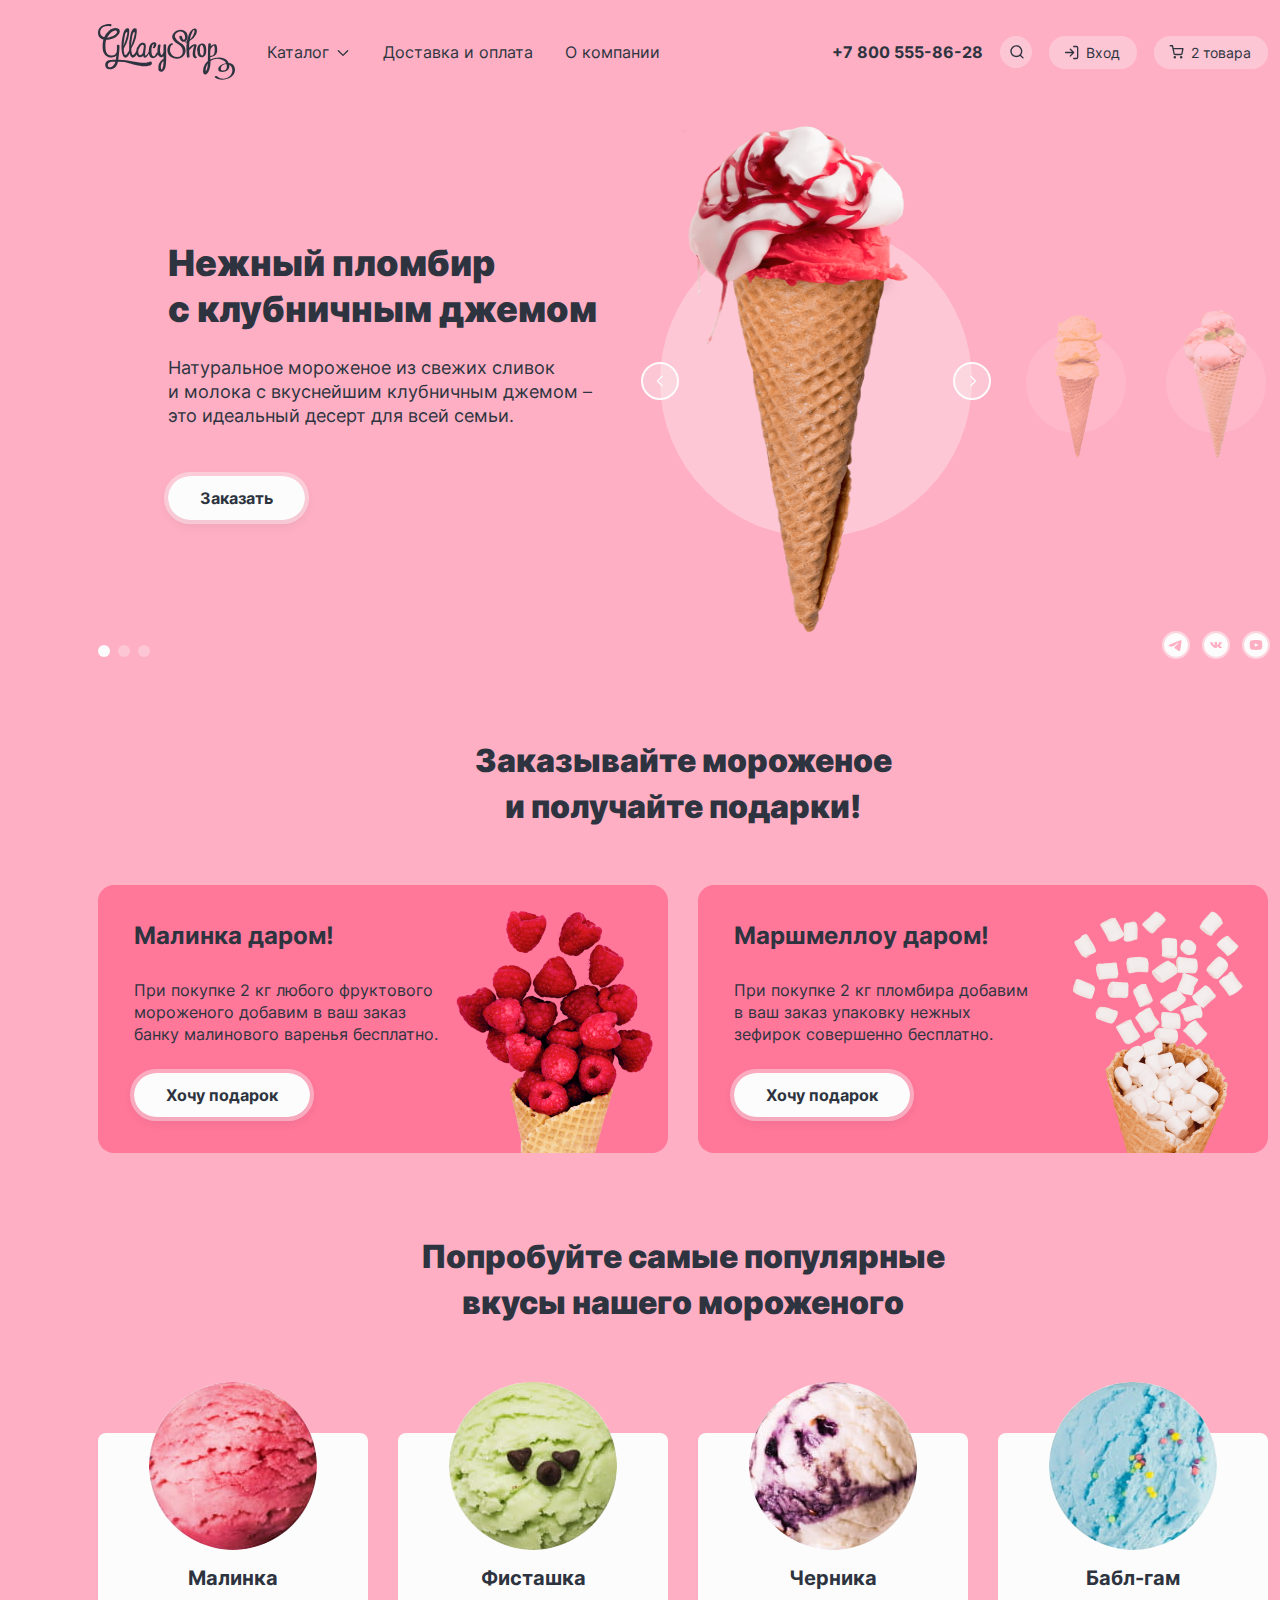
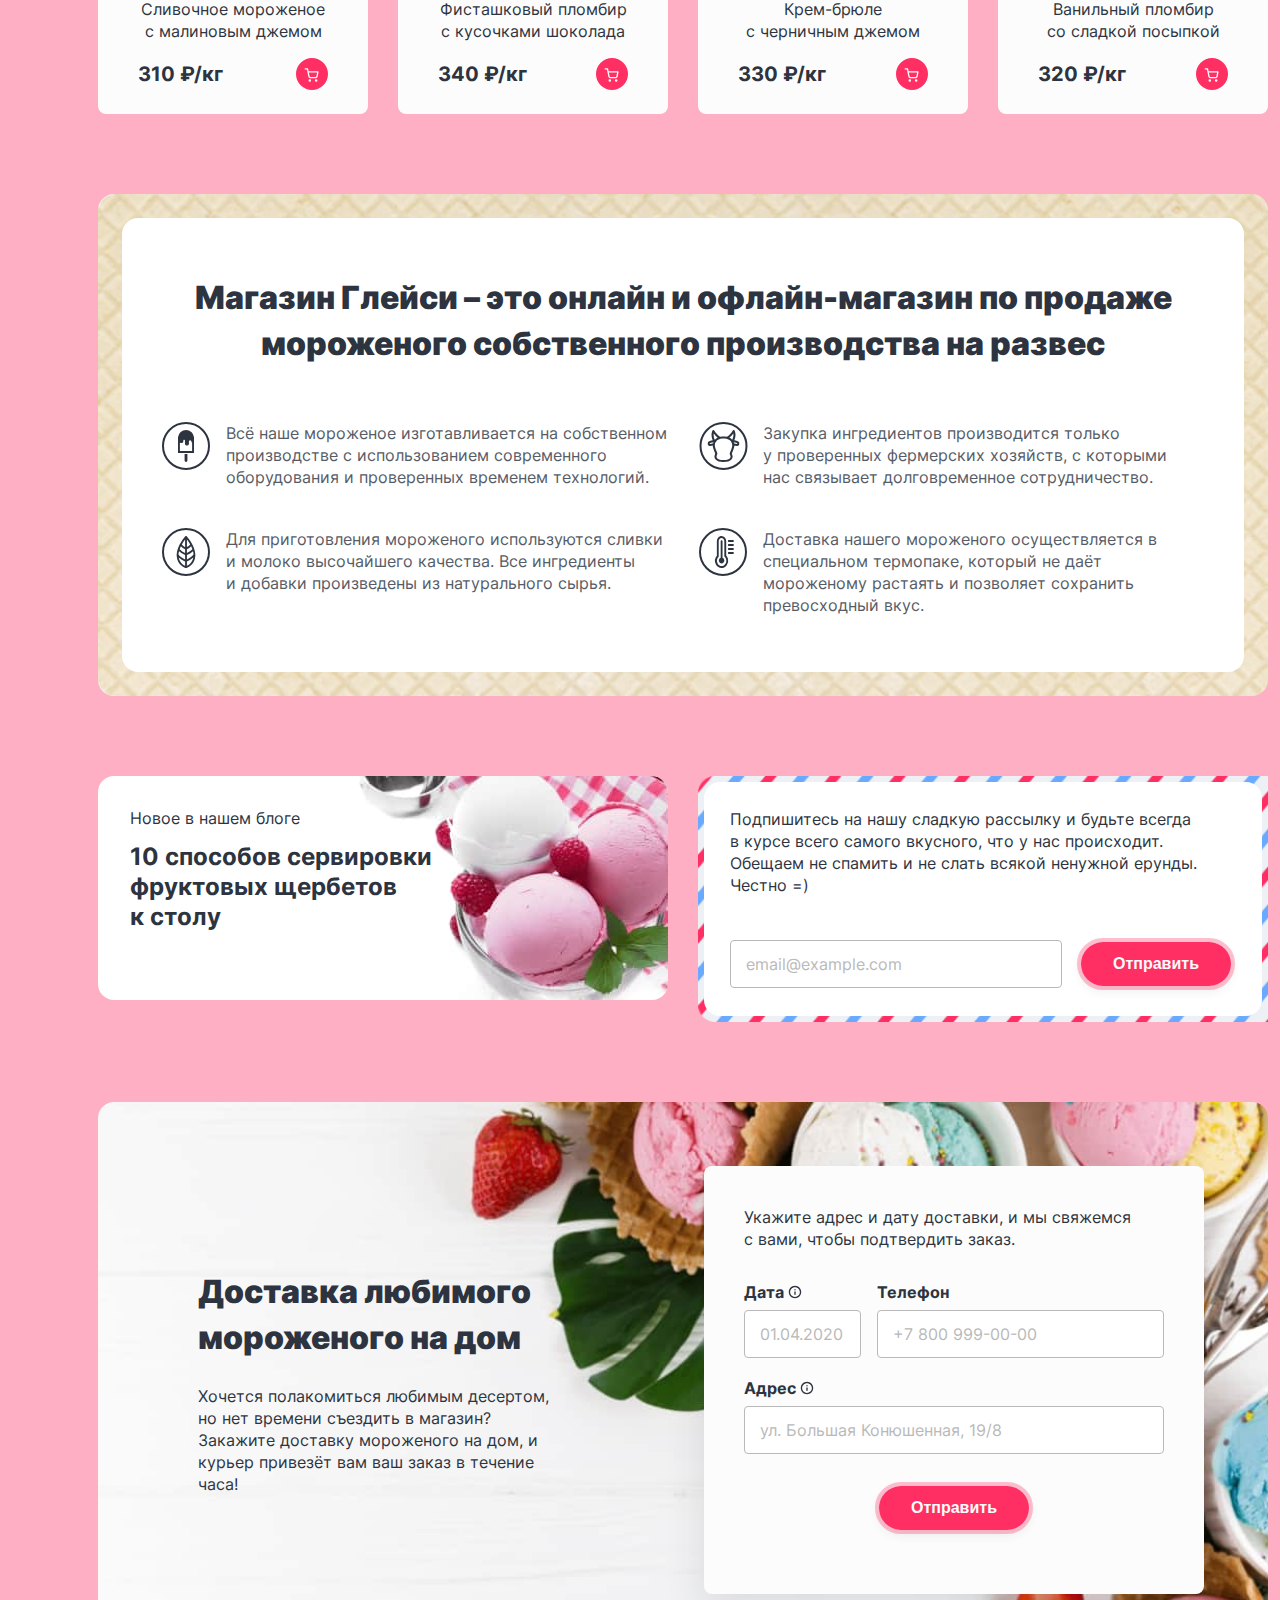
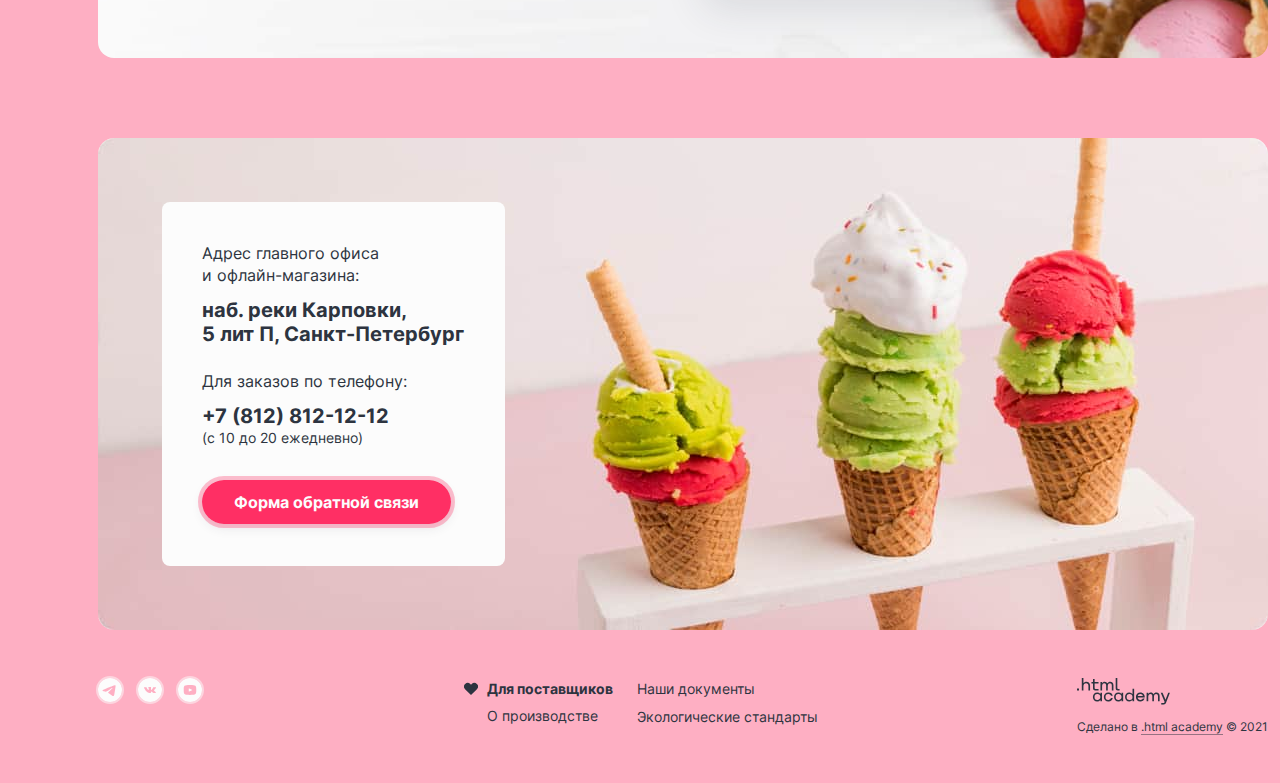
==== commit 72fb98e3: "Добавляет функционал слайдера" ====
--- a/index.html
+++ b/index.html
@@ -4,480 +4,530 @@
     <meta charset="utf-8">
     <title>Gllacy Shop</title>
     <link rel="stylesheet" href="styles/style.css">
+    <link rel="icon" href="favicon.ico">
+    <link rel="icon" type="image/png" href="image/favicon.png">
   </head>
-  <body>
-    <header class="page-header page-container">
-      <!-- Шапка -->
-      <div class="logo-wrapper">
-        <a href="#">
-          <img src="image/logo.svg" alt='Логотип "Gllacy Shop"' class="logo" width="137" height="56">
-        </a>
-      </div>
-      <nav class="site-navigation">
-        <ul class="site-navigation-list">
-          <li class="site-navigation-item">
-            <a class="site-navigation-link catalog-link link-activ" href="catalog.html">
-              Каталог
-              <svg class="catalog-icon" aria-hidden="true" focusable="false" xmlns="http://www.w3.org/2000/svg" width="16" height="16" viewBox="0 0 16 16" fill="currentColor"><path fill-rule="evenodd" d="M3.8081 6.1953a.6667.6667 0 1 0-.9428.9428l4.6603 4.6603A.6647.6647 0 0 0 8.0053 12a.6645.6645 0 0 0 .4757-.2015l4.6604-4.6604a.6668.6668 0 0 0-.9428-.9428l-4.1953 4.1952-4.1952-4.1952Z" clip-rule="evenodd"/></svg>
-            </a>
-            <div class="popover popover-catalog">
-              <div class="popover-content">
-                <h2 class="popover-title">Новинки</h2>
-                <ul class="popover-list">
-                  <li>
-                    <a class="popover-link" href="#">
-                      Сливочное
-                    </a>
+  <!-- При смене слайдов заменить класс: 1 - pink-wrapper, 2 - blue-wrapper, 3 - yellow-wrapper -->
+  <body class="pink-wrapper">
+      <header class="page-header page-container">
+        <!-- Шапка -->
+        <div class="logo-wrapper">
+          <a href="#">
+            <img class="logo" src="image/logo.svg" alt='Логотип "Gllacy Shop"' width="137" height="56">
+          </a>
+        </div>
+        <nav class="site-navigation">
+          <ul class="site-navigation-list">
+            <li class="site-navigation-item">
+              <!-- Отображение всех поповеров на странице также осуществляется добавлением соответствующей ссылке класса link-activ -->
+              <a class="site-navigation-link catalog-link" href="catalog.html">
+                Каталог
+                <svg class="catalog-icon" aria-hidden="true" focusable="false" xmlns="http://www.w3.org/2000/svg" width="16" height="16" viewBox="0 0 16 16" fill="currentColor"><path fill-rule="evenodd" d="M3.8081 6.1953a.6667.6667 0 1 0-.9428.9428l4.6603 4.6603A.6647.6647 0 0 0 8.0053 12a.6645.6645 0 0 0 .4757-.2015l4.6604-4.6604a.6668.6668 0 0 0-.9428-.9428l-4.1953 4.1952-4.1952-4.1952Z" clip-rule="evenodd"/></svg>
+              </a>
+              <div class="popover popover-catalog">
+                <div class="popover-content">
+                  <h2 class="popover-title">Новинки</h2>
+                  <ul class="popover-list">
+                    <li>
+                      <a class="popover-link" href="catalog.html">Сливочное</a>
+                    </li>
+                    <li>
+                      <a class="popover-link" href="#">Щербеты</a>
+                    </li>
+                    <li>
+                      <a class="popover-link" href="#">Фруктовый&nbsp;лед</a>
+                    </li>
+                    <li>
+                      <a class="popover-link" href="#">Мелорин</a>
+                    </li>
+                  </ul>
+                </div>
+              </div>
+            </li>
+            <li class="site-navigation-item">
+              <a class="site-navigation-link" href="#">Доставка и оплата</a>
+            </li>
+            <li class="site-navigation-item">
+              <a class="site-navigation-link" href="#">О компании</a>
+            </li>
+          </ul>
+        </nav>
+        <a class="header-phone" href="tel:+78005558628">+7 800 555-86-28</a>
+        <nav class="user-navigation">
+          <ul class="user-navigation-list">
+            <li class="user-navigation-item">
+              <a class="user-navigation-link search" href="#">
+                <svg class="navigation-icon" aria-hidden="true" focusable="false" xmlns="http://www.w3.org/2000/svg" width="16" height="16" viewBox="0 2 16 16" fill="currentColor"><path fill-rule="evenodd" d="M2.66 8.19a4.67 4.67 0 1 1 9.34 0 4.67 4.67 0 0 1-9.34 0Zm8.42 4.69a6 6 0 1 1 .94-.94l2.45 2.44a.67.67 0 1 1-.94.95l-2.45-2.45Z" clip-rule="evenodd"/></svg>
+                <span class="visually-hidden">Поиск</span>
+              </a>
+              <div class="popover popover-search">
+                <form class="search-form" action="https://echo.htmlacademy.ru" method="get">
+                  <label for="search-input" class="visually-hidden">Строка поиска</label>
+                  <input class="form-input" type="text" id="search-input" name="search-input" placeholder="Поиск по сайту" required>
+                  <button class="search-button" type="submit"></button>
+                </form>
+              </div>
+            </li>
+            <li class="user-navigation-item">
+              <a class="user-navigation-link" href="#">
+                <svg class="navigation-icon" aria-hidden="true" focusable="false" xmlns="http://www.w3.org/2000/svg" width="16" height="16" viewBox="0 0 16 16" fill="currentColor"><path fill-rule="evenodd" d="M9 2.52c0-.36.3-.66.67-.66h2.66a2 2 0 0 1 2 2v9.33a2 2 0 0 1-2 2H9.67a.67.67 0 0 1 0-1.33h2.66a.67.67 0 0 0 .67-.67V3.86a.67.67 0 0 0-.67-.67H9.67A.67.67 0 0 1 9 2.52Zm-3.14 2.2a.67.67 0 0 1 .94 0l3.33 3.33a.69.69 0 0 1 .13.18.66.66 0 0 1-.13.77L6.8 12.33a.67.67 0 1 1-.94-.94l2.2-2.2h-6.4a.67.67 0 1 1 0-1.33h6.4l-2.2-2.2a.67.67 0 0 1 0-.94Z" clip-rule="evenodd"/></svg>
+                Вход
+              </a>
+              <div class="popover popover-login">
+                <h2 class="login-title">Личный кабинет</h2>
+                <form class="login-form" action="https://echo.htmlacademy.ru" method="post">
+                  <input class="form-input" name="user-mail" type="email" placeholder="email@example.com" required>
+                  <input class="form-input" name="user-password" type="password" placeholder="password" required>
+                  <button class="button pink-button" type="submit">Войти</button>
+                  <ul class="login-list">
+                    <li>
+                      <a class="login-link" href="#">Забыли пароль?</a>
+                    </li>
+                    <li>
+                      <a class="login-link" href="#">Регистрация</a>
+                    </li>
+                  </ul>
+                </form>
+              </div>
+            </li>
+            <li class="user-navigation-item">
+              <a class="user-navigation-link" href="#">
+                <svg class="navigation-icon" aria-hidden="true" focusable="false" xmlns="http://www.w3.org/2000/svg" width="16" height="16" viewBox="0 0 16 16" fill="currentColor"><path d="M1.18 1.1a.67.67 0 0 0 0 1.33h1.77l.46 2.34.01.05.96 4.84a1.83 1.83 0 0 0 1.82 1.47l5.62.01a1.83 1.83 0 0 0 1.82-1.47l.93-4.86a.67.67 0 0 0-.65-.8L4.62 4l-.47-2.36a.67.67 0 0 0-.65-.54Zm4.5 8.3-.8-4.07 8.23.02-.78 4.06a.49.49 0 0 1-.5.4L6.18 9.8h-.01a.5.5 0 0 1-.5-.4Zm-1.13 3.96a1.24 1.24 0 1 1 2.49 0 1.24 1.24 0 0 1-2.5 0Zm6.37 0a1.25 1.25 0 1 1 2.5.01 1.25 1.25 0 0 1-2.5 0Z"/></svg>
+                2 товара
+              </a>
+              <div class="popover-bascket-empty">Ваша корзина пока пуста</div>
+              <div class="popover popover-bascket">
+                <h2 class="popover-bascket-title">Корзина</h2>
+                <ul class="popover-bascket-list">
+                  <li class="popover-bascket-item">
+                    <img class="popover-productt-image" src="image/foto-1.jpg" alt="Малиновое мороженое" width="46" height="46">
+                    <h3 class="popover-item-title">Малинка</h3>
+                    <p class="popover-item-paragraph">1 кг х 310 ₽</p>
+                    <b class="popover-price">310 ₽</b>
+                    <button class="delete-product" type="button">
+                      <span class="visually-hidden">Удалить товар</span>
+                    </button>
                   </li>
-                  <li>
-                    <a class="popover-link" href="#">
-                      Щербет
-                    </a>
-                  </li>
-                  <li>
-                    <a class="popover-link" href="#">
-                      Фруктовый&nbspлед
-                    </a>
-                  </li>
-                  <li>
-                    <a class="popover-link" href="#">
-                      Мелорин
-                    </a>
+                  <li class="popover-bascket-item">
+                    <img class="popover-productt-image" src="image/foto-4.jpg" alt="Малиновое мороженое" width="46" height="46">
+                    <h3 class="popover-item-title">Бабл-гам</h3>
+                    <p class="popover-item-paragraph">1,5 кг х 320 ₽</p>
+                    <b class="popover-price">480 ₽</b>
+                    <button class="delete-product" type="button">
+                      <span class="visually-hidden">Удалить товар</span>
+                    </button>
                   </li>
                 </ul>
-              </div>
+                <div class="popover-footer">
+                  <a class="button pink-button" href="#">Оформить заказ</a>
+                  <b>Итого: 790 ₽</b>
+                </div>
+              </div>
+            </li>
+          </ul>
+        </nav>
+      </header>
+      <!-- Основной блок -->
+      <main class="main-wrapper main">
+        <div class="page-container">
+          <h1 class="visually-hidden">Магазин мороженого «Глеси»</h1>
+          <!-- Слайдер -->
+          <section class="section-slider">
+            <h2 class="visually-hidden">Слайдер продуктов</h2>
+              <ul class="slider-list">
+                <li class="slider-item">
+                  <div class="slider-item-wrapper">
+                    <h3 class="slide-title">Нежный пломбир <br> с клубничным джемом</h3>
+                    <p class="slide-paragraph">Натуральное мороженое из свежих сливок <br> и молока с вкуснейшим клубничным джемом – это идеальный десерт для всей семьи.</p>
+                    <a class="button button-order" href="#">Заказать</a>
+                  </div>
+                  <div class="slider-image-first-wrapper">
+                    <img class="slider-image first-image" src="image/strawberry-jam.png" alt="Пломбир с клубничным джемом" width="312" height="507">
+                    <div class="slider-button-wrapper">
+                      <button class="slider-button slider-prev" type="button">
+                        <svg aria-hidden="true" focusable="false" xmlns="http://www.w3.org/2000/svg" width="16" height="16" viewBox="0 0 16 16" fill="currentColor"><path fill-rule="evenodd" d="M9.71 13.14a.67.67 0 0 0 .94-.95L6.45 8l4.2-4.2a.66.66 0 0 0-.94-.94L5.04 7.52a.66.66 0 0 0 0 .94l4.67 4.68Z" clip-rule="evenodd"/></svg>
+                        <span class="visually-hidden">Предыдущий товар</span>
+                      </button>
+                      <button class="slider-button slider-next" type="button">
+                        <svg aria-hidden="true" focusable="false" xmlns="http://www.w3.org/2000/svg" width="16" height="16" viewBox="0 0 16 16" fill="currentColor"><path fill-rule="evenodd" d="M7.29 2.86a.66.66 0 1 0-.94.95l4.2 4.2-4.2 4.2a.67.67 0 0 0 .94.94l4.67-4.67a.66.66 0 0 0 0-.94L7.3 2.86Z" clip-rule="evenodd"/></svg>
+                        <span class="visually-hidden">Следующий товар</span>
+                      </button>
+                    </div>
+                  </div>
+                  <div class="transparent-slides-wrapper">
+                    <ul class="transparent-slides">
+                      <li class="transparent-slide">
+                        <img class="transparent-image" src="image/banana.png" alt="Банановый пломбир" width="92" height="150">
+                      </li>
+                      <li class="transparent-slide">
+                        <img class="transparent-image" src="image/marshmello-ice-cream.png" alt="Карамельный пломбир с маршмеллоу" width="104" height="150">
+                      </li>
+                    </ul>
+                  </div>
+                </li>
+                <li class="slider-item visually-hidden">
+                  <div class="slider-item-wrapper">
+                    <h3 class="slide-title">Сливочное мороженое со вкусом банана</h3>
+                    <p class="slide-paragraph">Сливочное мороженое с ярким банановым вкусом подарит вам свежесть и наслаждение даже в самый жаркий летний день.</p>
+                    <a class="button button-order" href="#">Заказать</a>
+                  </div>
+                  <div class="slider-image-first-wrapper">
+                    <img class="slider-image second-image" src="image/banana.png" alt="Сливочное мороженое со вкусом банана" width="312" height="507">
+                    <div class="slider-button-wrapper">
+                      <button class="slider-button slider-prev" type="button">
+                        <svg aria-hidden="true" focusable="false" xmlns="http://www.w3.org/2000/svg" width="16" height="16" viewBox="0 0 16 16" fill="currentColor"><path fill-rule="evenodd" d="M9.71 13.14a.67.67 0 0 0 .94-.95L6.45 8l4.2-4.2a.66.66 0 0 0-.94-.94L5.04 7.52a.66.66 0 0 0 0 .94l4.67 4.68Z" clip-rule="evenodd"/></svg>
+                        <span class="visually-hidden">Предыдущий товар</span>
+                      </button>
+                      <button class="slider-button slider-next" type="button">
+                        <svg aria-hidden="true" focusable="false" xmlns="http://www.w3.org/2000/svg" width="16" height="16" viewBox="0 0 16 16" fill="currentColor"><path fill-rule="evenodd" d="M7.29 2.86a.66.66 0 1 0-.94.95l4.2 4.2-4.2 4.2a.67.67 0 0 0 .94.94l4.67-4.67a.66.66 0 0 0 0-.94L7.3 2.86Z" clip-rule="evenodd"/></svg>
+                        <span class="visually-hidden">Следующий товар</span>
+                      </button>
+                    </div>
+                  </div>
+                  <div class="transparent-slides-wrapper">
+                    <ul class="transparent-slides">
+                      <li class="transparent-slide">
+                        <img class="transparent-image" src="image/marshmello-ice-cream.png" alt="Банановый пломбир" width="92" height="150">
+                      </li>
+                      <li class="transparent-slide">
+                        <img class="transparent-image" src="image/strawberry-jam.png" alt="Карамельный пломбир с маршмеллоу" width="104" height="150">
+                      </li>
+                    </ul>
+                  </div>
+                </li>
+                <li class="slider-item visually-hidden">
+                  <div class="slider-item-wrapper">
+                    <h3 class="slide-title">Карамельный пломбир <br>с маршмеллоу</h3>
+                    <p class="slide-paragraph">Необычный сладкий десерт с карамельным топпингом и кусочками зефира завоюет <br>сердца сладкоежек всех возрастов.</p>
+                    <a href="#" class="button button-order">Заказать</a>
+                  </div>
+                  <div class="slider-image-first-wrapper">
+                    <img src="image/marshmello-ice-cream.png" alt="Сливочное мороженое со вкусом банана" class="slider-image last-image" width="350" height="507">
+                    <div class="slider-button-wrapper">
+                      <button class="slider-button slider-prev" type="button">
+                        <svg aria-hidden="true" focusable="false" xmlns="http://www.w3.org/2000/svg" width="16" height="16" viewBox="0 0 16 16" fill="currentColor"><path fill-rule="evenodd" d="M9.71 13.14a.67.67 0 0 0 .94-.95L6.45 8l4.2-4.2a.66.66 0 0 0-.94-.94L5.04 7.52a.66.66 0 0 0 0 .94l4.67 4.68Z" clip-rule="evenodd"/></svg>
+                        <span class="visually-hidden">Предыдущий товар</span>
+                      </button>
+                      <button class="slider-button slider-next" type="button">
+                        <svg aria-hidden="true" focusable="false" xmlns="http://www.w3.org/2000/svg" width="16" height="16" viewBox="0 0 16 16" fill="currentColor"><path fill-rule="evenodd" d="M7.29 2.86a.66.66 0 1 0-.94.95l4.2 4.2-4.2 4.2a.67.67 0 0 0 .94.94l4.67-4.67a.66.66 0 0 0 0-.94L7.3 2.86Z" clip-rule="evenodd"/></svg>
+                        <span class="visually-hidden">Следующий товар</span>
+                      </button>
+                    </div>
+                  </div>
+                  <div class="transparent-slides-wrapper">
+                    <ul class="transparent-slides">
+                      <li class="transparent-slide">
+                        <img src="image/strawberry-jam.png" alt="Банановый пломбир" width="92" height="150" class="transparent-image">
+                      </li>
+                      <li class="transparent-slide">
+                        <img src="image/banana.png" alt="Карамельный пломбир с маршмеллоу" width="104" height="150" class="transparent-image">
+                      </li>
+                    </ul>
+                  </div>
+                </li>
+              </ul>
+            <div class="pagination-and-social">
+              <ol class="slider-pagination">
+                <li class="slider-pagination-item">
+                  <button class="slider-pagination-button current" type="button">
+                    <span class="visually-hidden">1 товар</span>
+                  </button>
+                </li>
+                <li class="slider-pagination-item">
+                  <button class="slider-pagination-button" type="button">
+                    <span class="visually-hidden">2 товар</span>
+                  </button>
+                </li>
+                <li class="slider-pagination-item">
+                  <button class="slider-pagination-button" type="button">
+                    <span class="visually-hidden">3 товар</span>
+                  </button>
+                </li>
+              </ol>
+              <ul class="social-list">
+                <li class="social-item">
+                  <a class="social-button" href="https://t.me/htmlacademy">
+                    <svg class="social-svg" aria-hidden="true" focusable="false" xmlns="http://www.w3.org/2000/svg" width="24" height="24" viewBox="0 0 24 24" fill="none"><path fill="#FCFCFC" fill-rule="evenodd" d="M24 12a12 12 0 1 1-24 0 12 12 0 0 1 24 0ZM12.43 8.86c-1.17.48-3.5 1.49-7 3.01-.57.23-.86.45-.9.67-.04.36.42.5 1.04.7l.27.08c.6.2 1.43.44 1.86.45.39 0 .82-.16 1.3-.48 3.27-2.21 4.96-3.33 5.06-3.35.08-.02.18-.04.25.02.07.07.07.18.06.22-.05.19-1.84 1.86-2.77 2.72a28.24 28.24 0 0 0-.82.79c-.57.54-1 .96.02 1.63.5.32.89.59 1.28.85a88.77 88.77 0 0 0 1.8 1.23c.5.35.95.67 1.5.62.32-.03.65-.33.82-1.23.4-2.13 1.18-6.73 1.36-8.63.01-.16 0-.31-.02-.47a.5.5 0 0 0-.17-.33.78.78 0 0 0-.46-.14c-.46.01-1.15.25-4.48 1.64Z" clip-rule="evenodd"/></svg>
+                    <span class="visually-hidden">Телеграм</span>
+                  </a>
+                </li>
+                <li class="social-item">
+                  <a class="social-button" href="https://vk.com/htmlacademy">
+                    <svg class="social-svg" aria-hidden="true" focusable="false" xmlns="http://www.w3.org/2000/svg" width="24" height="24" viewBox="0 0 24 24" fill="none"><path fill="#FCFCFC" fill-rule="evenodd" d="M24 12a12 12 0 1 1-24 0 12 12 0 0 1 24 0Zm-11.41 2.97h-.72s-1.58.09-2.98-1.18C7.37 12.4 6.03 9.65 6.03 9.65s-.07-.18 0-.27c.1-.1.36-.1.36-.1l1.72-.01s.16.02.27.1c.1.05.15.17.15.17s.28.61.65 1.17c.71 1.08 1.05 1.32 1.29 1.2.35-.16.25-1.53.25-1.53s0-.5-.18-.71c-.14-.17-.41-.22-.53-.24-.1-.01.06-.2.26-.3.31-.13.86-.13 1.5-.13.5 0 .65.03.84.07.46.1.44.41.41 1.08l-.02.7v.18c-.01.34-.02.73.23.88.13.07.45 0 1.26-1.19.38-.56.66-1.23.66-1.23s.07-.12.16-.17c.1-.05.24-.04.24-.04h1.8s.54-.06.63.15c.1.23-.2.75-.94 1.61-.7.82-1.03 1.12-1 1.38.01.2.23.38.66.72.89.73 1.13 1.1 1.18 1.2l.01.01c.4.58-.44.62-.44.62l-1.6.02s-.34.06-.8-.2a3.94 3.94 0 0 1-.69-.6c-.33-.34-.65-.66-.91-.58-.45.12-.44.96-.44.96s0 .18-.1.28c-.1.1-.32.12-.32.12Z" clip-rule="evenodd"/></svg>
+                    <span class="visually-hidden">Вконтакте</span>
+                  </a>
+                </li>
+                <li class="social-item">
+                  <a class="social-button" href="https://www.youtube.com/user/htmlacademyru">
+                    <svg class="social-svg" xmlns="http://www.w3.org/2000/svg" width="24" height="24" fill="none"><path fill="#FCFCFC" d="m14 11.8-2.8-1.32c-.25-.11-.45.01-.45.29v2.46c0 .28.2.4.45.29L14 12.2c.25-.12.25-.3 0-.42ZM12 0a12 12 0 1 0 0 24 12 12 0 0 0 0-24Zm0 16.88c-6.14 0-6.25-.56-6.25-4.88s.1-4.88 6.25-4.88c6.14 0 6.25.56 6.25 4.88s-.1 4.88-6.25 4.88Z"/></svg>
+                    <span class="visually-hidden">YouTube</span>
+                  </a>
+                </li>
+              </ul>
             </div>
-          </li>
-          <li class="site-navigation-item">
-            <a class="site-navigation-link" href="#">Доставка и оплата</a>
-          </li>
-          <li class="site-navigation-item">
-            <a class="site-navigation-link" href="#">О компании</a>
-          </li>
-        </ul>
-      </nav>
-      <a class="header-phone" href="tel:+78005558628">+7 800 555-86-28</a>
-      <nav class="user-navigation">
-        <ul class="user-navigation-list">
-          <li class="user-navigation-item">
-            <a class="user-navigation-link search" href="#">
-              <svg class="navigation-icon" aria-hidden="true" focusable="false" xmlns="http://www.w3.org/2000/svg" width="16" height="16" viewBox="0 2 16 16" fill="currentColor"><path fill-rule="evenodd" d="M2.66 8.19a4.67 4.67 0 1 1 9.34 0 4.67 4.67 0 0 1-9.34 0Zm8.42 4.69a6 6 0 1 1 .94-.94l2.45 2.44a.67.67 0 1 1-.94.95l-2.45-2.45Z" clip-rule="evenodd"/></svg>
-              <span class="visually-hidden">Поиск</span>
-            </a>
-            <div class="popover popover-search">
-              <form action="https://echo.htmlacademy.ru" method="get" class="search-form">
-                <label for="search-input" class="visually-hidden">Строка поиска</label>
-                <input class="form-input" type="text" id="search-input" name="search-input" placeholder="Посик по сайту">
-                <button class="search-button" type="submit"></button>
-              </form>
-            </div>
-          </li>
-          <li class="user-navigation-item">
-            <a class="user-navigation-link" href="#">
-              <svg class="navigation-icon" aria-hidden="true" focusable="false" xmlns="http://www.w3.org/2000/svg" width="16" height="16" viewBox="0 0 16 16" fill="currentColor"><path fill-rule="evenodd" d="M9 2.52c0-.36.3-.66.67-.66h2.66a2 2 0 0 1 2 2v9.33a2 2 0 0 1-2 2H9.67a.67.67 0 0 1 0-1.33h2.66a.67.67 0 0 0 .67-.67V3.86a.67.67 0 0 0-.67-.67H9.67A.67.67 0 0 1 9 2.52Zm-3.14 2.2a.67.67 0 0 1 .94 0l3.33 3.33a.69.69 0 0 1 .13.18.66.66 0 0 1-.13.77L6.8 12.33a.67.67 0 1 1-.94-.94l2.2-2.2h-6.4a.67.67 0 1 1 0-1.33h6.4l-2.2-2.2a.67.67 0 0 1 0-.94Z" clip-rule="evenodd"/></svg>
-              Вход
-            </a>
-            <div class="popover popover-login">
-              <h2 class="login-title">Личный кабинет</h2>
-              <form action="https://echo.htmlacademy.ru" class="login-form" method="post">
-                <input class="form-input" name="user-mail" type="email" placeholder="email@exaple.com">
-                <input class="form-input" name="user-password" type="password" placeholder="password">
-                <button class="button pink-button" type="submit">Войти</button>
-                <ul class="login-list">
-                  <li>
-                    <a class="login-link" href="#">Забыли пароль?</a>
-                  </li>
-                  <li>
-                    <a class="login-link" href="#">Регистрация</a>
-                  </li>
-                </ul>
-              </form>
-            </div>
-          </li>
-          <li class="user-navigation-item">
-            <a class="user-navigation-link" href="#">
-              <svg class="navigation-icon" aria-hidden="true" focusable="false" xmlns="http://www.w3.org/2000/svg" width="16" height="16" viewBox="0 0 16 16" fill="currentColor"><path fill-rule="evenodd" d="M1.17 2.1a.67.67 0 0 0 0 1.34h1.77l.47 2.34v.05l.97 4.83a1.83 1.83 0 0 0 1.82 1.47h5.62a1.83 1.83 0 0 0 1.82-1.47l.93-4.86a.67.67 0 0 0-.66-.8h-9.3l-.47-2.36a.67.67 0 0 0-.66-.53H1.17Zm4.52 8.3-.81-4.06h8.23l-.78 4.07a.5.5 0 0 1-.49.39H6.18a.5.5 0 0 1-.49-.4Zm-1.13 3.96a1.25 1.25 0 1 1 2.49 0 1.25 1.25 0 0 1-2.5 0Zm6.37 0a1.25 1.25 0 1 1 2.5 0 1.25 1.25 0 0 1-2.5 0Z" clip-rule="evenodd"/></svg>
-              2 товара
-            </a>
-
-            <div class="popover-bascket-empty">
-              Ваша корзина пока пуста
-            </div>
-            <div class="popover popover-bascket">
-              <h2 class="popover-bascket-title">Корзина</h2>
-              <ul class="popover-bascket-list">
-                <li class="popover-bascket-item">
-                  <img class="popover-productt-image" src="image/foto-1.jpg" alt="Малиновое мороженое" width="46" height="46">
-                  <h3 class="popover-item-title">Малинка</h3>
-                  <p class="popover-item-paragraph">1 кг х 310 ₽</p>
-                  <b class="popover-price">310 ₽</b>
-                  <button class="delete-product" type="button"></button>
-                </li>
-                <li class="popover-bascket-item">
-                  <img class="popover-productt-image" src="image/foto-4.jpg" alt="Малиновое мороженое" width="46" height="46">
-                  <h3 class="popover-item-title">Бабл-гам</h3>
-                  <p class="popover-item-paragraph">1,5 кг х 320 ₽</p>
-                  <b class="popover-price">480 ₽</b>
-                  <button class="delete-product" type="button"></button>
-                </li>
-              </ul>
-              <div class="popover-footer">
-                <a href="#" class="button pink-button">Оформить заказ</a>
-                <b>Итого: 790 ₽</b>
-              </div>
-            </div>
-          </li>
-        </ul>
-      </nav>
-    </header>
-    <!-- Основной блок -->
-    <main class="main-wrapper main">
-      <div class="page-container">
-        <h1 class="visually-hidden">Магазин мороженого «Глеси»</h1>
-        <!-- Слайдер -->
-        <section class="section-slider">
-          <h2 class="visually-hidden">Слайдер продуктов</h2>
-            <ul class="slider-list">
-              <li class="slider-item">
-                <div class="slider-item-wrapper">
-                  <h3 class="slide-title">Нежный пломбир с клубничным джемом</h3>
-                  <p class="slide-paragraph">Натуральное мороженое из свежих сливок и молока с вкуснейшим клубничным джемом – это идеальный десерт для всей семьи. </p>
-                  <a href="#" class="button button-order">Заказать</a>
-                </div>
-                <div class="slider-image-first-wrapper">
-                  <img src="image/strawberry-jam.png" alt="Пломбир с клубничным джемом" class="slider-image image-first" width="329" height="507">
-                  <div class="slider-button-wrapper">
-                    <button class="slider-button slider-prev" type="button">
-                      <svg aria-hidden="true" focusable="false" xmlns="http://www.w3.org/2000/svg" width="16" height="16" viewBox="0 0 16 16" fill="currentColor"><path fill-rule="evenodd" d="M9.71 13.14a.67.67 0 0 0 .94-.95L6.45 8l4.2-4.2a.66.66 0 0 0-.94-.94L5.04 7.52a.66.66 0 0 0 0 .94l4.67 4.68Z" clip-rule="evenodd"/></svg>
-                      <span class="visually-hidden">Предыдущий товар</span>
-                    </button>
-                    <button class="slider-button slider-next" type="button">
-                      <svg aria-hidden="true" focusable="false" xmlns="http://www.w3.org/2000/svg" width="16" height="16" viewBox="0 0 16 16" fill="currentColor"><path fill-rule="evenodd" d="M7.29 2.86a.66.66 0 1 0-.94.95l4.2 4.2-4.2 4.2a.67.67 0 0 0 .94.94l4.67-4.67a.66.66 0 0 0 0-.94L7.3 2.86Z" clip-rule="evenodd"/></svg>
-                      <span class="visually-hidden">Следующий товар</span>
-                    </button>
-                  </div>
-                </div>
-                <div class="transparent-slides-wrapper">
-                  <ul class="transparent-slides">
-                    <li class="transparent-slide">
-                      <img src="image/banana.png" alt="Банановый пломбир" width="92" height="150" class="transparent-image">
-                    </li>
-                    <li class="transparent-slide">
-                      <img src="image/marshmello-ice-cream.png" alt="Карамельный пломбир с маршмеллоу" width="104" height="150" class="transparent-image">
-                    </li>
-                  </ul>
-                </div>
+          </section>
+          <!-- Спецпредложения -->
+          <section class="special">
+            <h2 class="special-title">Заказывайте мороженое и получайте подарки!</h2>
+            <ul class="special-list">
+              <li class="special-item raspberries">
+                <div class="special-content-wrapper">
+                  <h3 class="special-item-title">Малинка даром!</h3>
+                  <p class="special-item-paragraph">При покупке 2 кг любого фруктового мороженого добавим в ваш заказ банку малинового варенья бесплатно.</p>
+                </div>
+                <a class="button special-item-button" href="#">Хочу подарок</a>
               </li>
-              <li class="slider-item visually-hidden">
-                <div class="slider-item-wrapper">
-                  <h3 class="slide-title">Сливочное мороженое со вкусом банана</h3>
-                  <p class="slide-paragraph">Сливочное мороженое с ярким банановым вкусом подарит вам свежесть и наслаждение даже в самый жаркий летний день. </p>
-                  <a href="#" class="button button-order">Заказать</a>
-                </div>
-                <div class="slider-image-second-wrapper">
-                  <img src="image/banana.png" alt="Сливочное мороженое со вкусом банана" class="slider-image image-second" width="312" height="507">
-                  <button class="slider-button slider-prev" type="button">
-                    <svg aria-hidden="true" focusable="false" xmlns="http://www.w3.org/2000/svg" width="16" height="16" viewBox="0 0 16 16" fill="currentColor"><path fill-rule="evenodd" d="M9.71 13.14a.67.67 0 0 0 .94-.95L6.45 8l4.2-4.2a.66.66 0 0 0-.94-.94L5.04 7.52a.66.66 0 0 0 0 .94l4.67 4.68Z" clip-rule="evenodd"/></svg>
-                    <span class="visually-hidden">Предыдущий товар</span>
-                  </button>
-                  <button class="slider-button slider-next" type="button">
-                    <svg aria-hidden="true" focusable="false" xmlns="http://www.w3.org/2000/svg" width="16" height="16" viewBox="0 0 16 16" fill="currentColor"><path fill-rule="evenodd" d="M7.29 2.86a.66.66 0 1 0-.94.95l4.2 4.2-4.2 4.2a.67.67 0 0 0 .94.94l4.67-4.67a.66.66 0 0 0 0-.94L7.3 2.86Z" clip-rule="evenodd"/></svg>
-                    <span class="visually-hidden">Следующий товар</span>
-                  </button>
-                </div>
-              </li>
-              <li class="slider-item visually-hidden">
-                <div class="slider-item-wrapper">
-                  <h3 class="slide-title">Карамельный пломбир с маршмеллоу</h3>
-                  <p class="slide-paragraph">Необычный сладкий десерт с карамельным топпингом и кусочками зефира завоюет сердца сладкоежек всех возрастов.</p>
-                  <a href="#" class="button button-order">Заказать</a>
-                </div>
-                <div class="slider-image-last-wrapper">
-                  <img src="image/marshmello-ice-cream.png" alt="Карамельный пломбир с маршмеллоу" class="slider-image image-last" width="350" height="507">
-                  <button class="slider-button slider-prev" type="button">
-                    <svg aria-hidden="true" focusable="false" xmlns="http://www.w3.org/2000/svg" width="16" height="16" viewBox="0 0 16 16" fill="currentColor"><path fill-rule="evenodd" d="M9.71 13.14a.67.67 0 0 0 .94-.95L6.45 8l4.2-4.2a.66.66 0 0 0-.94-.94L5.04 7.52a.66.66 0 0 0 0 .94l4.67 4.68Z" clip-rule="evenodd"/></svg>
-                    <span class="visually-hidden">Предыдущий товар</span>
-                  </button>
-                  <button class="slider-button slider-next" type="button">
-                    <svg aria-hidden="true" focusable="false" xmlns="http://www.w3.org/2000/svg" width="16" height="16" viewBox="0 0 16 16" fill="currentColor"><path fill-rule="evenodd" d="M7.29 2.86a.66.66 0 1 0-.94.95l4.2 4.2-4.2 4.2a.67.67 0 0 0 .94.94l4.67-4.67a.66.66 0 0 0 0-.94L7.3 2.86Z" clip-rule="evenodd"/></svg>
-                    <span class="visually-hidden">Следующий товар</span>
-                  </button>
-                </div>
-              </li>
-            </ul>
-          <div class="pagination-and-social">
-            <ol class="slider-pagination">
-              <li class="slider-pagination-item">
-                <button class="slider-pagination-button current" type="button">
-                  <span class="visually-hidden">1 товар</span>
-                </button>
-              </li>
-              <li class="slider-pagination-item">
-                <button class="slider-pagination-button" type="button">
-                  <span class="visually-hidden">2 товар</span>
-                </button>
-              </li>
-              <li class="slider-pagination-item">
-                <button class="slider-pagination-button" type="button">
-                  <span class="visually-hidden">3 товар</span>
-                </button>
-              </li>
-            </ol>
-            <ul class="social-list">
-              <li class="social-item">
-                <a href="https://t.me/htmlacademy" class="social-button">
-                  <svg aria-hidden="true" focusable="false" xmlns="http://www.w3.org/2000/svg" width="24" height="24" viewBox="0 0 24 24" fill="none"><path fill="#FCFCFC" fill-rule="evenodd" d="M24 12a12 12 0 1 1-24 0 12 12 0 0 1 24 0ZM12.43 8.86c-1.17.48-3.5 1.49-7 3.01-.57.23-.86.45-.9.67-.04.36.42.5 1.04.7l.27.08c.6.2 1.43.44 1.86.45.39 0 .82-.16 1.3-.48 3.27-2.21 4.96-3.33 5.06-3.35.08-.02.18-.04.25.02.07.07.07.18.06.22-.05.19-1.84 1.86-2.77 2.72a28.24 28.24 0 0 0-.82.79c-.57.54-1 .96.02 1.63.5.32.89.59 1.28.85a88.77 88.77 0 0 0 1.8 1.23c.5.35.95.67 1.5.62.32-.03.65-.33.82-1.23.4-2.13 1.18-6.73 1.36-8.63.01-.16 0-.31-.02-.47a.5.5 0 0 0-.17-.33.78.78 0 0 0-.46-.14c-.46.01-1.15.25-4.48 1.64Z" clip-rule="evenodd"/></svg>
-                  <span class="visually-hidden">Телеграм</span>
-                </a>
-              </li>
-              <li class="social-item">
-                <a href="https://vk.com/htmlacademy" class="social-button">
-                  <svg aria-hidden="true" focusable="false" xmlns="http://www.w3.org/2000/svg" width="24" height="24" viewBox="0 0 24 24" fill="none"><path fill="#FCFCFC" fill-rule="evenodd" d="M24 12a12 12 0 1 1-24 0 12 12 0 0 1 24 0Zm-11.41 2.97h-.72s-1.58.09-2.98-1.18C7.37 12.4 6.03 9.65 6.03 9.65s-.07-.18 0-.27c.1-.1.36-.1.36-.1l1.72-.01s.16.02.27.1c.1.05.15.17.15.17s.28.61.65 1.17c.71 1.08 1.05 1.32 1.29 1.2.35-.16.25-1.53.25-1.53s0-.5-.18-.71c-.14-.17-.41-.22-.53-.24-.1-.01.06-.2.26-.3.31-.13.86-.13 1.5-.13.5 0 .65.03.84.07.46.1.44.41.41 1.08l-.02.7v.18c-.01.34-.02.73.23.88.13.07.45 0 1.26-1.19.38-.56.66-1.23.66-1.23s.07-.12.16-.17c.1-.05.24-.04.24-.04h1.8s.54-.06.63.15c.1.23-.2.75-.94 1.61-.7.82-1.03 1.12-1 1.38.01.2.23.38.66.72.89.73 1.13 1.1 1.18 1.2l.01.01c.4.58-.44.62-.44.62l-1.6.02s-.34.06-.8-.2a3.94 3.94 0 0 1-.69-.6c-.33-.34-.65-.66-.91-.58-.45.12-.44.96-.44.96s0 .18-.1.28c-.1.1-.32.12-.32.12Z" clip-rule="evenodd"/></svg>
-                  <span class="visually-hidden">Вконтакте</span>
-                </a>
-              </li>
-              <li class="social-item">
-                <a href="https://www.youtube.com/user/htmlacademyru" class="social-button">
-                  <svg xmlns="http://www.w3.org/2000/svg" width="24" height="24" fill="none"><path fill="#FCFCFC" d="m14 11.8-2.8-1.32c-.25-.11-.45.01-.45.29v2.46c0 .28.2.4.45.29L14 12.2c.25-.12.25-.3 0-.42ZM12 0a12 12 0 1 0 0 24 12 12 0 0 0 0-24Zm0 16.88c-6.14 0-6.25-.56-6.25-4.88s.1-4.88 6.25-4.88c6.14 0 6.25.56 6.25 4.88s-.1 4.88-6.25 4.88Z"/></svg>
-                  <span class="visually-hidden">YouTube</span>
-                </a>
-              </li>
-            </ul>
-          </div>
-        </section>
-        <!-- Спецпредложения -->
-        <section class="special">
-          <h2 class="special-title">Заказывайте мороженое и получайте подарки!</h2>
-          <ul class="special-list">
-            <li class="special-item raspberries">
-              <div class="special-content-wrapper">
-                <h3 class="special-item-title">Малинка даром!</h3>
-                <p class="special-item-paragraph">При покупке 2 кг любого фруктового мороженого добавим в ваш заказ банку малинового варенья бесплатно.</p>
-              </div>
-              <a href="#" class="button special-item-button">Хочу подарок</a>
-            </li>
-            <li class="special-item marshmello">
-              <div class="special-content-wrapper">
-                <h3 class="special-item-title">Маршмеллоу даром!</h3>
-                <p class="special-item-paragraph">При покупке 2 кг пломбира добавим в ваш заказ упаковку нежных зефирок совершенно бесплатно.</p>
-              </div>
-              <a href="#" class="button special-item-button">Хочу подарок</a>
-            </li>
-          </ul>
-        </section>
-        <!-- Популярное -->
-        <section class="popular-cards">
-          <h2 class="popular-cards-title">Попробуйте самые популярные вкусы нашего мороженого</h2>
-          <ul class="card-list">
-            <li class="card-item">
-              <div class="card-item-wrapper">
-                <div class="card-image-wrapper">
-                  <a href="#" class="card-link">
-                    <img src="image/foto-1.jpg" alt="Малиновое мороженое" class="card-item-image" width="168" height="168">
-                  </a>
-                </div>
-                <a href="#" class="card-link">
-                  <h3 class="card-item-title">Малинка</h3>
-                </a>
-                <p class="card-item-paragraph">Сливочное мороженое с малиновым джемом</p>
-                <div class="price-and-basket">
-                  <b class="card-price">310 ₽/кг</b>
-                  <a href="#" class="card-add-basket">
-                    <svg class="card-icon" aria-hidden="true" focusable="false" xmlns="http://www.w3.org/2000/svg" width="16" height="16" viewBox="0 0 16 16" fill="currentColor"><path fill-rule="evenodd" d="M1.17 1.25a.67.67 0 0 0 0 1.33h1.77l.47 2.34v.05l.97 4.84a1.83 1.83 0 0 0 1.82 1.46h5.62a1.83 1.83 0 0 0 1.82-1.46V9.8l.93-4.86a.67.67 0 0 0-.66-.8h-9.3L4.14 1.8a.67.67 0 0 0-.66-.54H1.17Zm4.52 8.3-.81-4.07h8.23l-.78 4.07a.5.5 0 0 1-.49.4H6.18a.5.5 0 0 1-.49-.4ZM4.56 13.5a1.25 1.25 0 1 1 2.49 0 1.25 1.25 0 0 1-2.5 0Zm6.37 0a1.25 1.25 0 1 1 2.5 0 1.25 1.25 0 0 1-2.5 0Z" clip-rule="evenodd"/></svg>
-                    <span class="visually-hidden">Добавитиь в корзину</span>
-                  </a>
-                </div>
-              </div>
-            </li>
-            <li class="card-item">
-              <div class="card-item-wrapper">
-                <div class="card-image-wrapper">
-                  <a href="#" class="card-link">
-                    <img src="image/foto-2.jpg" alt="Фисташковое мороженое" class="card-item-image" width="168" height="168">
-                  </a>
-                </div>
-                <a href="#" class="card-link">
-                  <h3 class="card-item-title">Фисташка</h3>
-                </a>
-                <p class="card-item-paragraph">Фисташковый пломбир с кусочками шоколада</p>
-                <div class="price-and-basket">
-                  <b class="card-price">340 ₽/кг</b>
-                  <a href="#" class="card-add-basket">
-                    <svg class="card-icon" aria-hidden="true" focusable="false" xmlns="http://www.w3.org/2000/svg" width="16" height="16" viewBox="0 0 16 16" fill="currentColor"><path fill-rule="evenodd" d="M1.17 1.25a.67.67 0 0 0 0 1.33h1.77l.47 2.34v.05l.97 4.84a1.83 1.83 0 0 0 1.82 1.46h5.62a1.83 1.83 0 0 0 1.82-1.46V9.8l.93-4.86a.67.67 0 0 0-.66-.8h-9.3L4.14 1.8a.67.67 0 0 0-.66-.54H1.17Zm4.52 8.3-.81-4.07h8.23l-.78 4.07a.5.5 0 0 1-.49.4H6.18a.5.5 0 0 1-.49-.4ZM4.56 13.5a1.25 1.25 0 1 1 2.49 0 1.25 1.25 0 0 1-2.5 0Zm6.37 0a1.25 1.25 0 1 1 2.5 0 1.25 1.25 0 0 1-2.5 0Z" clip-rule="evenodd"/></svg>
-                    <span class="visually-hidden">Добавитиь в корзину</span>
-                  </a>
-                </div>
-              </div>
-            </li>
-            <li class="card-item">
-              <div class="card-item-wrapper">
-                <div class="card-image-wrapper">
-                  <a href="#" class="card-link">
-                    <img src="image/foto-3.jpg" alt="Черничное мороженое" class="card-item-image" width="168" height="168">
-                  </a>
-                </div>
-                <a href="#" class="card-link">
-                  <h3 class="card-item-title">Черника</h3>
-                </a>
-                <p class="card-item-paragraph">Крем-брюле с черничным джемом</p>
-                <div class="price-and-basket">
-                  <b class="card-price">330 ₽/кг</b>
-                  <a href="#" class="card-add-basket">
-                    <svg class="card-icon" aria-hidden="true" focusable="false" xmlns="http://www.w3.org/2000/svg" width="16" height="16" viewBox="0 0 16 16" fill="currentColor"><path fill-rule="evenodd" d="M1.17 1.25a.67.67 0 0 0 0 1.33h1.77l.47 2.34v.05l.97 4.84a1.83 1.83 0 0 0 1.82 1.46h5.62a1.83 1.83 0 0 0 1.82-1.46V9.8l.93-4.86a.67.67 0 0 0-.66-.8h-9.3L4.14 1.8a.67.67 0 0 0-.66-.54H1.17Zm4.52 8.3-.81-4.07h8.23l-.78 4.07a.5.5 0 0 1-.49.4H6.18a.5.5 0 0 1-.49-.4ZM4.56 13.5a1.25 1.25 0 1 1 2.49 0 1.25 1.25 0 0 1-2.5 0Zm6.37 0a1.25 1.25 0 1 1 2.5 0 1.25 1.25 0 0 1-2.5 0Z" clip-rule="evenodd"/></svg>
-                    <span class="visually-hidden">Добавитиь в корзину</span>
-                  </a>
-                </div>
-              </div>
-            </li>
-            <li class="card-item">
-              <div class="card-item-wrapper">
-                <div class="card-image-wrapper">
-                  <a href="#" class="card-link">
-                    <img src="image/foto-4.jpg" alt="Ванильное мороженое" class="card-item-image" width="168" height="168">
-                  </a>
-                </div>
-                <a href="#" class="card-link">
-                  <h3 class="card-item-title">Бабл-гам</h3>
-                </a>
-                <p class="card-item-paragraph">Ванильный пломбир со сладкой посыпкой</p>
-                <div class="price-and-basket">
-                  <b class="card-price">320 ₽/кг</b>
-                  <a href="#" class="card-add-basket">
-                    <svg class="card-icon" aria-hidden="true" focusable="false" xmlns="http://www.w3.org/2000/svg" width="16" height="16" viewBox="0 0 16 16" fill="currentColor"><path fill-rule="evenodd" d="M1.17 1.25a.67.67 0 0 0 0 1.33h1.77l.47 2.34v.05l.97 4.84a1.83 1.83 0 0 0 1.82 1.46h5.62a1.83 1.83 0 0 0 1.82-1.46V9.8l.93-4.86a.67.67 0 0 0-.66-.8h-9.3L4.14 1.8a.67.67 0 0 0-.66-.54H1.17Zm4.52 8.3-.81-4.07h8.23l-.78 4.07a.5.5 0 0 1-.49.4H6.18a.5.5 0 0 1-.49-.4ZM4.56 13.5a1.25 1.25 0 1 1 2.49 0 1.25 1.25 0 0 1-2.5 0Zm6.37 0a1.25 1.25 0 1 1 2.5 0 1.25 1.25 0 0 1-2.5 0Z" clip-rule="evenodd"/></svg>
-                    <span class="visually-hidden">Добавитиь в корзину</span>
-                  </a>
-                </div>
-              </div>
-            </li>
-          </ul>
-        </section>
-        <!-- О компании -->
-        <div class="about-wrapper">
-          <section class="about">
-            <h2 class="about-title">Магазин Глейси – это онлайн и офлайн-магазин по продаже мороженого собственного производства на развес</h2>
-            <ul class="about-list">
-              <li class="about-item ice-cream">
-                Всё наше мороженое изготавливается на собственном производстве с использованием современного оборудования и проверенных временем технологий.
-              </li>
-              <li class="about-item sheet">
-                Для приготовления мороженого используются сливки и молоко высочайшего качества. Все ингредиенты и добавки произведены из натурального сырья.
-              </li>
-              <li class="about-item cow">
-                Закупка ингредиентов производится только у проверенных фермерских хозяйств, с которыми нас связывает долговременное сотрудничество.
-              </li>
-              <li class="about-item thermometer">
-                Доставка нашего мороженого осуществляется в специальном термопаке, который не даёт мороженому растаять и позволяет сохранить превосходный вкус.
+              <li class="special-item marshmello">
+                <div class="special-content-wrapper">
+                  <h3 class="special-item-title">Маршмеллоу даром!</h3>
+                  <p class="special-item-paragraph">При покупке 2 кг пломбира добавим <br>в ваш заказ упаковку нежных зефирок совершенно бесплатно.</p>
+                </div>
+                <a class="button special-item-button" href="#">Хочу подарок</a>
               </li>
             </ul>
           </section>
-        </div>
-        <!-- Новости -->
-        <div class="news-block-wrapper">
-          <section class="news">
-            <div class="news-wrapper">
-              <h2 class="news-title">Новое в нашем броге</h2>
-              <p class="news-paragraph">10 способов сервировки фруктовых щербетов к столу</p>
+          <!-- Популярное -->
+          <section class="popular-cards">
+            <h2 class="popular-cards-title">Попробуйте самые популярные вкусы нашего мороженого</h2>
+            <ul class="card-list">
+              <li class="card-item">
+                <div class="card-item-wrapper">
+                  <a href="#" class="card-link">
+                    <img class="card-item-image" src="image/foto-1.jpg" alt="Малиновое мороженое" width="168" height="168">
+                  </a>
+                  <a class="card-link" href="#">
+                    <h3 class="card-item-title">Малинка</h3>
+                  </a>
+                  <p class="card-item-paragraph">Сливочное мороженое с малиновым джемом</p>
+                  <div class="price-and-basket">
+                    <b class="card-price">310 ₽/кг</b>
+                    <a class="card-add-basket" href="#">
+                      <svg class="card-icon" aria-hidden="true" focusable="false" xmlns="http://www.w3.org/2000/svg" width="16" height="16" viewBox="0 0 16 16" fill="currentColor"><path fill-rule="evenodd" d="M1.17 1.25a.67.67 0 0 0 0 1.33h1.77l.47 2.34v.05l.97 4.84a1.83 1.83 0 0 0 1.82 1.46h5.62a1.83 1.83 0 0 0 1.82-1.46V9.8l.93-4.86a.67.67 0 0 0-.66-.8h-9.3L4.14 1.8a.67.67 0 0 0-.66-.54H1.17Zm4.52 8.3-.81-4.07h8.23l-.78 4.07a.5.5 0 0 1-.49.4H6.18a.5.5 0 0 1-.49-.4ZM4.56 13.5a1.25 1.25 0 1 1 2.49 0 1.25 1.25 0 0 1-2.5 0Zm6.37 0a1.25 1.25 0 1 1 2.5 0 1.25 1.25 0 0 1-2.5 0Z" clip-rule="evenodd"/></svg>
+                      <span class="visually-hidden">Добавитиь в корзину</span>
+                    </a>
+                  </div>
+                </div>
+              </li>
+              <li class="card-item">
+                <div class="card-item-wrapper">
+                  <a href="#" class="card-link">
+                    <img class="card-item-image" src="image/foto-2.jpg" alt="Фисташковое мороженое" width="168" height="168">
+                  </a>
+                  <a class="card-link" href="#">
+                    <h3 class="card-item-title">Фисташка</h3>
+                  </a>
+                  <p class="card-item-paragraph">Фисташковый пломбир с кусочками шоколада</p>
+                  <div class="price-and-basket">
+                    <b class="card-price">340 ₽/кг</b>
+                    <a class="card-add-basket" href="#">
+                      <svg class="card-icon" aria-hidden="true" focusable="false" xmlns="http://www.w3.org/2000/svg" width="16" height="16" viewBox="0 0 16 16" fill="currentColor"><path fill-rule="evenodd" d="M1.17 1.25a.67.67 0 0 0 0 1.33h1.77l.47 2.34v.05l.97 4.84a1.83 1.83 0 0 0 1.82 1.46h5.62a1.83 1.83 0 0 0 1.82-1.46V9.8l.93-4.86a.67.67 0 0 0-.66-.8h-9.3L4.14 1.8a.67.67 0 0 0-.66-.54H1.17Zm4.52 8.3-.81-4.07h8.23l-.78 4.07a.5.5 0 0 1-.49.4H6.18a.5.5 0 0 1-.49-.4ZM4.56 13.5a1.25 1.25 0 1 1 2.49 0 1.25 1.25 0 0 1-2.5 0Zm6.37 0a1.25 1.25 0 1 1 2.5 0 1.25 1.25 0 0 1-2.5 0Z" clip-rule="evenodd"/></svg>
+                      <span class="visually-hidden">Добавитиь в корзину</span>
+                    </a>
+                  </div>
+                </div>
+              </li>
+              <li class="card-item">
+                <div class="card-item-wrapper">
+                  <a class="card-link" href="#">
+                    <img class="card-item-image" src="image/foto-3.jpg" alt="Черничное мороженое" width="168" height="168">
+                  </a>
+                  <a class="card-link" href="#">
+                    <h3 class="card-item-title">Черника</h3>
+                  </a>
+                  <p class="card-item-paragraph">Крем-брюле <br>с черничным джемом</p>
+                  <div class="price-and-basket">
+                    <b class="card-price">330 ₽/кг</b>
+                    <a class="card-add-basket" href="#">
+                      <svg class="card-icon" aria-hidden="true" focusable="false" xmlns="http://www.w3.org/2000/svg" width="16" height="16" viewBox="0 0 16 16" fill="currentColor"><path fill-rule="evenodd" d="M1.17 1.25a.67.67 0 0 0 0 1.33h1.77l.47 2.34v.05l.97 4.84a1.83 1.83 0 0 0 1.82 1.46h5.62a1.83 1.83 0 0 0 1.82-1.46V9.8l.93-4.86a.67.67 0 0 0-.66-.8h-9.3L4.14 1.8a.67.67 0 0 0-.66-.54H1.17Zm4.52 8.3-.81-4.07h8.23l-.78 4.07a.5.5 0 0 1-.49.4H6.18a.5.5 0 0 1-.49-.4ZM4.56 13.5a1.25 1.25 0 1 1 2.49 0 1.25 1.25 0 0 1-2.5 0Zm6.37 0a1.25 1.25 0 1 1 2.5 0 1.25 1.25 0 0 1-2.5 0Z" clip-rule="evenodd"/></svg>
+                      <span class="visually-hidden">Добавитиь в корзину</span>
+                    </a>
+                  </div>
+                </div>
+              </li>
+              <li class="card-item">
+                <div class="card-item-wrapper">
+                  <a class="card-link" href="#">
+                    <img class="card-item-image" src="image/foto-4.jpg" alt="Ванильное мороженое" width="168" height="168">
+                  </a>
+                  <a href="#" class="card-link">
+                    <h3 class="card-item-title">Бабл-гам</h3>
+                  </a>
+                  <p class="card-item-paragraph">Ванильный пломбир <br>со сладкой посыпкой</p>
+                  <div class="price-and-basket">
+                    <b class="card-price">320 ₽/кг</b>
+                    <a class="card-add-basket" href="#">
+                      <svg class="card-icon" aria-hidden="true" focusable="false" xmlns="http://www.w3.org/2000/svg" width="16" height="16" viewBox="0 0 16 16" fill="currentColor"><path fill-rule="evenodd" d="M1.17 1.25a.67.67 0 0 0 0 1.33h1.77l.47 2.34v.05l.97 4.84a1.83 1.83 0 0 0 1.82 1.46h5.62a1.83 1.83 0 0 0 1.82-1.46V9.8l.93-4.86a.67.67 0 0 0-.66-.8h-9.3L4.14 1.8a.67.67 0 0 0-.66-.54H1.17Zm4.52 8.3-.81-4.07h8.23l-.78 4.07a.5.5 0 0 1-.49.4H6.18a.5.5 0 0 1-.49-.4ZM4.56 13.5a1.25 1.25 0 1 1 2.49 0 1.25 1.25 0 0 1-2.5 0Zm6.37 0a1.25 1.25 0 1 1 2.5 0 1.25 1.25 0 0 1-2.5 0Z" clip-rule="evenodd"/></svg>
+                      <span class="visually-hidden">Добавитиь в корзину</span>
+                    </a>
+                  </div>
+                </div>
+              </li>
+            </ul>
+          </section>
+          <!-- О компании -->
+          <div class="about-wrapper">
+            <section class="about">
+              <h2 class="about-title">Магазин Глейси – это онлайн и офлайн-магазин по продаже мороженого собственного производства на развес</h2>
+              <ul class="about-list">
+                <li class="about-item ice-cream">Всё наше мороженое изготавливается на собственном производстве с использованием современного оборудования и проверенных временем технологий.</li>
+                <li class="about-item cow">Закупка ингредиентов производится только <br>у проверенных фермерских хозяйств, с которыми <br>нас связывает долговременное сотрудничество.</li>
+                <li class="about-item sheet">Для приготовления мороженого используются сливки и молоко высочайшего качества. Все ингредиенты <br>и добавки произведены из натурального сырья.</li>
+                <li class="about-item thermometer">Доставка нашего мороженого осуществляется в специальном термопаке, который не даёт мороженому растаять и позволяет сохранить превосходный вкус.</li>
+              </ul>
+            </section>
+          </div>
+          <!-- Новости -->
+          <div class="news-block-wrapper">
+            <section class="news">
+              <div class="news-wrapper">
+                <h2 class="news-title">Новое в нашем блоге</h2>
+                <p class="news-paragraph">10 способов сервировки фруктовых щербетов <br>к столу</p>
+              </div>
+            </section>
+            <!-- Подписка -->
+            <div class="subscribe-wrapper">
+              <section class="subscribe">
+                <h2 class="visually-hidden">Подписаться</h2>
+                <p class="subscribe-paragraph">Подпишитесь на нашу сладкую рассылку и будьте всегда <br>в курсе всего самого вкусного, что у нас происходит. Обещаем не спамить и не слать всякой ненужной ерунды. Честно =)</p>
+                <form class="subscribe-form" action="https://echo.htmlacademy.ru" method="post">
+                  <label class="visually-hidden" for="subscribe-email">Email</label>
+                  <input class="form-input" placeholder="email@example.com" type="email" name="subscribe-email" id="subscribe-email" required>
+                  <button class="button pink-button subscribe-button" type="submit">Отправить</button>
+                </form>
+              </section>
             </div>
-          </section>
-          <!-- Подписка -->
-          <div class="subscribe-wrapper">
-            <section class="subscribe">
-              <h2 class="visually-hidden">Подписаться</h2>
-              <p class="subscribe-paragraph">Подпишитесь на нашу сладкую рассылку и будьте всегда в курсе всего самого вкусного, что у нас происходит. Обещаем не спамить и не слать всякой ненужной ерунды. Честно =)</p>
-              <form action="https://echo.htmlacademy.ru" method="post" class="subscribe-form">
-                <label for="subscribe-email" class="visually-hidden">Email</label>
-                <input class="form-input" placeholder="email@example.com" type="email" name="subscribe-email" id="subscribe-email" required>
-                <button class="button pink-button subscribe-button" type="submit">Отправить</button>
+          </div>
+          <!-- Доставка -->
+          <section class="delivery">
+            <div class="delivery-wrapper">
+              <h2 class="delivery-title">Доставка любимого мороженого на дом</h2>
+              <p class="delivery-paragraph">Хочется полакомиться любимым десертом, <br>но нет времени съездить в магазин? Закажите доставку мороженого на дом, и курьер привезёт вам ваш заказ в течение часа!</p>
+            </div>
+            <section class="delivery-form-wrapper">
+              <h2 class="visually-hidden">Форма доставки</h2>
+              <form class="delivery-form" action="https://echo.htmlacademy.ru" method="post">
+                <p class="delivery-form-paragraph">Укажите адрес и дату доставки, и мы свяжемся <br>с вами, чтобы подтвердить заказ.</p>
+                <div class="delivery-form-data field">
+                  <span class="form-label form-lable-icon">
+                    <label class="form-label" for="delivery-data">Дата</label>
+                    <span class="tooltip">
+                      <button class="tooltip-toggle" type="button" aria-labelledy="tooltip-lable-data">
+                        <svg class="tooltip-icon" aria-hidden="true" focusable="false" xmlns="http://www.w3.org/2000/svg" width="14" height="14" fill="none"><path fill="#2D3440" fill-rule="evenodd" d="M7.0003 2.125c-2.6926 0-4.8753 2.1828-4.8753 4.8753 0 2.6925 2.1827 4.8753 4.8753 4.8753 2.6925 0 4.8752-2.1828 4.8752-4.8753 0-2.6925-2.1827-4.8752-4.8752-4.8752ZM.7917 7.0004c0-3.4289 2.7797-6.2086 6.2086-6.2086 3.4289 0 6.2085 2.7797 6.2085 6.2086 0 3.4289-2.7796 6.2086-6.2085 6.2086-3.429 0-6.2086-2.7797-6.2086-6.2086ZM7 6.3334a.6667.6667 0 0 1 .6666.6667v2.2167a.6667.6667 0 0 1-1.3333 0V7.0001A.6667.6667 0 0 1 7 6.3334Zm0-2.2168A.6667.6667 0 0 0 7 5.45h.0058a.6667.6667 0 0 0 0-1.3334H7Z" clip-rule="evenodd"/></svg>
+                      </button>
+                      <span class="tooltip-text" role="tooltip" id="tooltip-lable-data">Укажите удобную дату и время доставки</span>
+                    </span>
+                  </span>
+                  <input class="form-input" type="text" id="delivery-data" name="delivery-data" placeholder="01.04.2020" required>
+                </div>
+                <div class="delivery-form-phone field">
+                  <label class="form-label" for="delivery-phone">Телефон</label>
+                  <input class="form-input" type="text" id="delivery-phone" name="delivery-phone" placeholder="+7 800 999-00-00" required>
+                </div>
+                <div class="delivery-form-addres field">
+                  <span class="form-label form-lable-icon">
+                    <label class="form-label" for="delivery-addres">Адрес</label>
+                    <span class="tooltip">
+                      <button class="tooltip-toggle" type="button" aria-labelledy="tooltip-lable-addres">
+                        <svg class="tooltip-icon" aria-hidden="true" focusable="false" xmlns="http://www.w3.org/2000/svg" width="14" height="14" fill="none"><path fill="#2D3440" fill-rule="evenodd" d="M7.0003 2.125c-2.6926 0-4.8753 2.1828-4.8753 4.8753 0 2.6925 2.1827 4.8753 4.8753 4.8753 2.6925 0 4.8752-2.1828 4.8752-4.8753 0-2.6925-2.1827-4.8752-4.8752-4.8752ZM.7917 7.0004c0-3.4289 2.7797-6.2086 6.2086-6.2086 3.4289 0 6.2085 2.7797 6.2085 6.2086 0 3.4289-2.7796 6.2086-6.2085 6.2086-3.429 0-6.2086-2.7797-6.2086-6.2086ZM7 6.3334a.6667.6667 0 0 1 .6666.6667v2.2167a.6667.6667 0 0 1-1.3333 0V7.0001A.6667.6667 0 0 1 7 6.3334Zm0-2.2168A.6667.6667 0 0 0 7 5.45h.0058a.6667.6667 0 0 0 0-1.3334H7Z" clip-rule="evenodd"/></svg>
+                      </button>
+                      <span class="tooltip-text" role="tooltip" id="tooltip-lable-addres">Введите название улицы, дома и квартиры</span>
+                    </span>
+                  </span>
+                  <input class="form-input" type="text" id="delivery-addres" name="delivery-addres" placeholder="ул. Большая Конюшенная, 19/8" required>
+                </div>
+                <button class="button pink-button delivery-form-button" type="submit">Отправить</button>
               </form>
             </section>
-          </div>
+          </section>
+          <!-- Контакты и форма обратной связи -->
+          <section class="feedback">
+            <h2 class="visually-hidden">Форма обратной связи</h2>
+            <section class="contacts">
+              <div class="contacts-wrapper">
+                <h2 class="contacts-title">Адрес главного офиса <br>и офлайн-магазина:</h2>
+                <p class="contacts-address">наб. реки Карповки, <br>5 лит П, Санкт-Петербург</p>
+                <p class="contacts-phone-paragraph">Для заказов по телефону:</p>
+                <a class="contacts-phone" href="tel:+78128121212">+7 (812) 812-12-12</a>
+                <p class="contacts-paragraph">(с 10 до 20 ежедневно)</p>
+                <a class="button pink-button contacts-button" href="#">Форма обратной связи</a>
+              </div>
+            </section>
+          </section>
         </div>
-        <!-- Доставка -->
-        <section class="delivery">
-          <div class="delivery-wrapper">
-            <h2 class="delivery-title">Доставка любимого мороженого на дом</h2>
-            <p class="delivery-paragraph">Хочется полакомиться любимым десертом, но нет времени съездить в магазин? Закажите доставку мороженого на дом, и курьер привезёт вам ваш заказ в течение часа!</p>
-          </div>
-          <section class="delivery-form-wrapper">
-            <form action="https://echo.htmlacademy.ru" class="delivery-form" method="post">
-              <p class="delivery-form-paragraph">Укажите адрес и дату доставки, и мы свяжемся с вами, чтобы подтвердить заказ.</p>
-              <div class="delivery-form-data field">
-                <label class="form-label" for="delivery-data">Дата</label>
-                <input class="form-input error" type="text" id="delivery-data" name="delivery-data" placeholder="01.04.2020">
-              </div>
-              <div class="delivery-form-phone field">
-                <label class="form-label" for="delivery-phone">Телефон</label>
-                <input class="form-input" type="text" id="delivery-phone" name="delivery-phone" placeholder="+7 800 999-00-00" disabled>
-              </div>
-              <div class="delivery-form-addres field">
-                <label class="form-label" for="delivery-addres">Адрес</label>
-                <input class="form-input" type="text" id="delivery-addres" name="delivery-addres" placeholder="ул. Большая Конюшенная, 19/8">
-              </div>
-              <button class="button pink-button delivery-form-button" type="submit">Отправить</button>
+      </main>
+      <!-- Подвал -->
+      <footer class="page-footer page-container">
+        <section class="footer-social">
+          <h2 class="visually-hidden">Социальные сети</h2>
+          <ul class="social-list">
+            <li class="social-item">
+              <a class="social-button" href="https://t.me/htmlacademy">
+                <svg class="social-svg" aria-hidden="true" focusable="false" xmlns="http://www.w3.org/2000/svg" width="24" height="24" viewBox="0 0 24 24" fill="none"><path fill="#FCFCFC" fill-rule="evenodd" d="M24 12a12 12 0 1 1-24 0 12 12 0 0 1 24 0ZM12.43 8.86c-1.17.48-3.5 1.49-7 3.01-.57.23-.86.45-.9.67-.04.36.42.5 1.04.7l.27.08c.6.2 1.43.44 1.86.45.39 0 .82-.16 1.3-.48 3.27-2.21 4.96-3.33 5.06-3.35.08-.02.18-.04.25.02.07.07.07.18.06.22-.05.19-1.84 1.86-2.77 2.72a28.24 28.24 0 0 0-.82.79c-.57.54-1 .96.02 1.63.5.32.89.59 1.28.85a88.77 88.77 0 0 0 1.8 1.23c.5.35.95.67 1.5.62.32-.03.65-.33.82-1.23.4-2.13 1.18-6.73 1.36-8.63.01-.16 0-.31-.02-.47a.5.5 0 0 0-.17-.33.78.78 0 0 0-.46-.14c-.46.01-1.15.25-4.48 1.64Z" clip-rule="evenodd"/></svg>
+                <span class="visually-hidden">Телеграм</span>
+              </a>
+            </li>
+            <li class="social-item">
+              <a class="social-button" href="https://vk.com/htmlacademy">
+                <svg class="social-svg" aria-hidden="true" focusable="false" xmlns="http://www.w3.org/2000/svg" width="24" height="24" viewBox="0 0 24 24" fill="none"><path fill="#FCFCFC" fill-rule="evenodd" d="M24 12a12 12 0 1 1-24 0 12 12 0 0 1 24 0Zm-11.41 2.97h-.72s-1.58.09-2.98-1.18C7.37 12.4 6.03 9.65 6.03 9.65s-.07-.18 0-.27c.1-.1.36-.1.36-.1l1.72-.01s.16.02.27.1c.1.05.15.17.15.17s.28.61.65 1.17c.71 1.08 1.05 1.32 1.29 1.2.35-.16.25-1.53.25-1.53s0-.5-.18-.71c-.14-.17-.41-.22-.53-.24-.1-.01.06-.2.26-.3.31-.13.86-.13 1.5-.13.5 0 .65.03.84.07.46.1.44.41.41 1.08l-.02.7v.18c-.01.34-.02.73.23.88.13.07.45 0 1.26-1.19.38-.56.66-1.23.66-1.23s.07-.12.16-.17c.1-.05.24-.04.24-.04h1.8s.54-.06.63.15c.1.23-.2.75-.94 1.61-.7.82-1.03 1.12-1 1.38.01.2.23.38.66.72.89.73 1.13 1.1 1.18 1.2l.01.01c.4.58-.44.62-.44.62l-1.6.02s-.34.06-.8-.2a3.94 3.94 0 0 1-.69-.6c-.33-.34-.65-.66-.91-.58-.45.12-.44.96-.44.96s0 .18-.1.28c-.1.1-.32.12-.32.12Z" clip-rule="evenodd"/></svg>
+                <span class="visually-hidden">Вконтакте</span>
+              </a>
+            </li>
+            <li class="social-item">
+              <a class="social-button" href="https://www.youtube.com/user/htmlacademyru">
+                <svg class="social-svg" xmlns="http://www.w3.org/2000/svg" width="24" height="24" fill="none"><path fill="#FCFCFC" d="m14 11.8-2.8-1.32c-.25-.11-.45.01-.45.29v2.46c0 .28.2.4.45.29L14 12.2c.25-.12.25-.3 0-.42ZM12 0a12 12 0 1 0 0 24 12 12 0 0 0 0-24Zm0 16.88c-6.14 0-6.25-.56-6.25-4.88s.1-4.88 6.25-4.88c6.14 0 6.25.56 6.25 4.88s-.1 4.88-6.25 4.88Z"/></svg>
+                <span class="visually-hidden">YouTube</span>
+              </a>
+            </li>
+          </ul>
+        </section>
+        <section class="footer-links">
+          <h2 class="visually-hidden">Полезные ссылки</h2>
+          <ul class="footer-links-list">
+            <li class="footer-links-item activ-link">
+              <a class="footer-link" href="#">Для поставщиков</a>
+            </li>
+            <li class="footer-links-item">
+              <a class="footer-link" href="#">Наши документы</a>
+            </li>
+            <li class="footer-links-item">
+              <a class="footer-link" href="#">О производстве</a>
+            </li>
+            <li class="footer-links-item">
+              <a class="footer-link" href="#">Экологические стандарты</a>
+            </li>
+          </ul>
+        </section>
+        <section class="copyright">
+          <h2 class="visually-hidden">Копирайт</h2>
+          <a class="htmlacademy-link" href="https://htmlacademy.ru/">Сделано в <span>.html academy</span> © 2021</a>
+        </section>
+      </footer>
+      <!-- Для отображиния модального окна удалить класс modal-container-close -->
+      <div class="modal-container modal-container-close">
+        <div class="modal modal-feedback">
+          <button class="modal-close-button">
+            <span class="visually-hidden">Закрыть</span>
+          </button>
+          <section class="modal-content">
+            <h2 class="modal-title">Мы обязательно ответим вам!</h2>
+            <form class="feedback-form" action="https://echo.htmlacademy.ru/" method="post">
+              <div class="field-group">
+                <label class="visually-hidden" for="feedback-name">Имя и фамилия</label>
+                <input class="form-input" type="text" id="feedback-name" name="feedback-name" placeholder="Имя и фамилия" required>
+              </div>
+              <div class="field-group">
+                <label class="visually-hidden" for="feedback-email">email@example.com</label>
+                <input class="form-input" type="email" id="feedback-email" name="feedback-email" placeholder="email@example.com" required>
+              </div>
+              <div class="field-group">
+                <label class="visually-hidden" for="feedback-textform">В свободной форме</label>
+                <textarea class="form-textarea" id="feedback-textform" name="feedback-textform" placeholder="В свободной форме"></textarea>
+              </div>
+              <button class="button pink-button feedback-button" type="submit">Отправить</button>
             </form>
           </section>
-        </section>
-        <!-- Контакты и форма обратной связи -->
-        <section class="feedback">
-          <section class="contacts">
-            <div class="contacts-wrapper">
-              <h2 class="contacts-title">Адрес главного офиса и офлайн-магазина:</h2>
-              <p class="contacts-address">наб. реки Карповки, 5 лит П, Санкт-Петербург</p>
-              <p class="contacts-phone-paragraph">Для заказов по телефону:</p>
-              <a class="contacts-phone" href="tel:+78128121212">+7 (812) 812-12-12</a>
-              <p class="contacts-paragraph">(с 10 до 20 ежедневно)</p>
-              <a href="#" class="button pink-button contacts-button">Форма обратной связи</a>
-            </div>
-          </section>
-        </section>
+        </div>
       </div>
-    </main>
-    <!-- Подвал -->
-    <footer class="page-footer page-container">
-      <section class="footer-social">
-        <h2 class="visually-hidden">Социальные сети</h2>
-        <ul class="social-list">
-          <li class="social-item">
-            <a href="https://t.me/htmlacademy" class="social-button">
-              <svg aria-hidden="true" focusable="false" xmlns="http://www.w3.org/2000/svg" width="24" height="24" viewBox="0 0 24 24" fill="none"><path fill="#FCFCFC" fill-rule="evenodd" d="M24 12a12 12 0 1 1-24 0 12 12 0 0 1 24 0ZM12.43 8.86c-1.17.48-3.5 1.49-7 3.01-.57.23-.86.45-.9.67-.04.36.42.5 1.04.7l.27.08c.6.2 1.43.44 1.86.45.39 0 .82-.16 1.3-.48 3.27-2.21 4.96-3.33 5.06-3.35.08-.02.18-.04.25.02.07.07.07.18.06.22-.05.19-1.84 1.86-2.77 2.72a28.24 28.24 0 0 0-.82.79c-.57.54-1 .96.02 1.63.5.32.89.59 1.28.85a88.77 88.77 0 0 0 1.8 1.23c.5.35.95.67 1.5.62.32-.03.65-.33.82-1.23.4-2.13 1.18-6.73 1.36-8.63.01-.16 0-.31-.02-.47a.5.5 0 0 0-.17-.33.78.78 0 0 0-.46-.14c-.46.01-1.15.25-4.48 1.64Z" clip-rule="evenodd"/></svg>
-              <span class="visually-hidden">Телеграм</span>
-            </a>
-          </li>
-          <li class="social-item">
-            <a href="https://vk.com/htmlacademy" class="social-button">
-              <svg aria-hidden="true" focusable="false" xmlns="http://www.w3.org/2000/svg" width="24" height="24" viewBox="0 0 24 24" fill="none"><path fill="#FCFCFC" fill-rule="evenodd" d="M24 12a12 12 0 1 1-24 0 12 12 0 0 1 24 0Zm-11.41 2.97h-.72s-1.58.09-2.98-1.18C7.37 12.4 6.03 9.65 6.03 9.65s-.07-.18 0-.27c.1-.1.36-.1.36-.1l1.72-.01s.16.02.27.1c.1.05.15.17.15.17s.28.61.65 1.17c.71 1.08 1.05 1.32 1.29 1.2.35-.16.25-1.53.25-1.53s0-.5-.18-.71c-.14-.17-.41-.22-.53-.24-.1-.01.06-.2.26-.3.31-.13.86-.13 1.5-.13.5 0 .65.03.84.07.46.1.44.41.41 1.08l-.02.7v.18c-.01.34-.02.73.23.88.13.07.45 0 1.26-1.19.38-.56.66-1.23.66-1.23s.07-.12.16-.17c.1-.05.24-.04.24-.04h1.8s.54-.06.63.15c.1.23-.2.75-.94 1.61-.7.82-1.03 1.12-1 1.38.01.2.23.38.66.72.89.73 1.13 1.1 1.18 1.2l.01.01c.4.58-.44.62-.44.62l-1.6.02s-.34.06-.8-.2a3.94 3.94 0 0 1-.69-.6c-.33-.34-.65-.66-.91-.58-.45.12-.44.96-.44.96s0 .18-.1.28c-.1.1-.32.12-.32.12Z" clip-rule="evenodd"/></svg>
-              <span class="visually-hidden">Вконтакте</span>
-            </a>
-          </li>
-          <li class="social-item">
-            <a href="https://www.youtube.com/user/htmlacademyru" class="social-button">
-              <svg xmlns="http://www.w3.org/2000/svg" width="24" height="24" fill="none"><path fill="#FCFCFC" d="m14 11.8-2.8-1.32c-.25-.11-.45.01-.45.29v2.46c0 .28.2.4.45.29L14 12.2c.25-.12.25-.3 0-.42ZM12 0a12 12 0 1 0 0 24 12 12 0 0 0 0-24Zm0 16.88c-6.14 0-6.25-.56-6.25-4.88s.1-4.88 6.25-4.88c6.14 0 6.25.56 6.25 4.88s-.1 4.88-6.25 4.88Z"/></svg>
-              <span class="visually-hidden">YouTube</span>
-            </a>
-          </li>
-        </ul>
-      </section>
-      <section class="footer-links">
-        <ul class="footer-links-list">
-          <li class="footer-links-item activ-link">
-            <a href="#" class="footer-link">Для поставщиков</a>
-          </li>
-          <li class="footer-links-item">
-            <a href="#" class="footer-link">О производстве</a>
-          </li>
-        </ul>
-        <ul class="footer-links-list">
-          <li class="footer-links-item">
-            <a href="#" class="footer-link">Наши документы</a>
-          </li>
-          <li class="footer-links-item">
-            <a href="#" class="footer-link">Экологические стандарты</a>
-          </li>
-        </ul>
-      </section>
-      <section class="copyright">
-        <a class="htmlacademy-link" href="https://htmlacademy.ru/">Сделано в <span>.html academy</span> © 2021</a>
-      </section>
-    </footer>
+      <script src="script/script.js"></script>
   </body>
 </html>
--- a/styles/style.css
+++ b/styles/style.css
@@ -35,7 +35,18 @@
   font-size: 16px;
   line-height: 22px;
   color: #2d3440;
+}
+
+.pink-wrapper {
   background-color: #feafc3;
+}
+
+.yellow-wrapper {
+  background-color: #fcc850;
+}
+
+.blue-wrapper {
+  background-color: #69a9ff;
 }
 
 .visually-hidden {
@@ -52,7 +63,7 @@
 /* Навигация */
 
 .section-slider {
-  margin-bottom: 80px;
+  margin-bottom: 81px;
 }
 
 .page-container {
@@ -66,6 +77,18 @@
   padding-top: 24px;
   padding-bottom: 24px;
   align-items: center;
+}
+
+.logo {
+  display: block;
+}
+
+.logo:hover {
+  opacity: 0.6;
+}
+
+.logo:active {
+  opacity: 0.3;
 }
 
 .site-navigation {
@@ -98,8 +121,12 @@
   background-color: rgba(252, 252, 252, 0.5);
 }
 
+.site-navigation-link:hover + .popover {
+  display: block;
+}
+
 .site-navigation-link:active {
-  background-color: rgba(252, 252, 252, 1);
+  background-color: #fcfcfc;
   border: none;
 }
 
@@ -154,10 +181,10 @@
   text-decoration: none;
   background-color: rgba(252, 252, 252, 0.3);
   color: inherit;
-  margin-left: 16px;
-  padding: 6px 16px;
+  margin-left: 17px;
+  padding: 6px 17px;
   border-radius: 16px;
-  height: 32px;
+  min-height: 32px;
   display: block;
   box-sizing: border-box;
 }
@@ -167,7 +194,7 @@
 }
 
 .user-navigation-link:active {
-  background-color: rgba(252, 252, 252, 1);
+  background-color: #fcfcfc;
 }
 
 .user-navigation-link:focus-visible {
@@ -190,17 +217,17 @@
 
 .search .navigation-icon {
   top: 1px;
+  left: 1px;
+  display: block;
 }
 
 .navigation-icon {
   position: relative;
   top: 2px;
-  right: 0;
+  right: 2px;
   bottom: 0;
-  left: 0;
   margin: auto;
 }
-
 
 .link-activ {
   background-color: #ff4a78;
@@ -241,7 +268,8 @@
 .popover {
   display: none;
   position: absolute;
-  z-index: 1;
+  right: -21px;
+  z-index: 2;
   box-sizing: border-box;
   min-width: 135px;
   min-height: 84px;
@@ -252,13 +280,31 @@
   box-shadow: 0 8px 16px 0 rgba(45, 52, 64, 0.12);
 }
 
+.popover:hover {
+  display: block;
+}
+
+.user-navigation-link:hover ~ .popover {
+  display: block;
+ }
+
+.popover::before {
+  content: "";
+  display: block;
+  width: 100%;
+  height: 8px;
+  position: absolute;
+  top: -8px;
+  right: 0;
+}
+
 .popover-title {
   margin: 0;
   margin-bottom: 8px;
   font-size: 14px;
   font-weight: 700;
   line-height: 20px;
-  padding: 8px 16px;
+  padding: 8px 17px;
   position: relative;
 }
 
@@ -269,7 +315,7 @@
   height: 1px;
   background-color: #b9b9b9;
   position: relative;
-  bottom: -12px;
+  bottom: -11px;
   left: 0;
   z-index: 2;
 }
@@ -282,8 +328,9 @@
 }
 
 .popover-link {
+  line-height: 20px;
   display: block;
-  padding: 6px 16px;
+  padding: 6px 14px 6px 16px;
   text-decoration: none;
   color: #2d3440;
 }
@@ -296,7 +343,8 @@
   opacity: 0.6;
 }
 
-.link-activ ~ .popover {
+.link-activ ~ .popover,
+.link-activ ~ .popover-bascket-empty {
   display: block;
 }
 
@@ -340,6 +388,7 @@
 }
 
 .login-title {
+  line-height: 30px;
   margin: 0;
   margin-bottom: 32px;
 }
@@ -348,7 +397,6 @@
   display: grid;
   grid-template-columns: 136px 188px;
   grid-template-rows: 1fr 1fr 60px;
-  /* align-items: end; */
   row-gap: 16px;
 }
 
@@ -366,7 +414,13 @@
   align-self: end;
 }
 
+.login-list li:not(:last-child) {
+  padding-bottom: 2px;
+}
+
 .login-link {
+  font-size: 14px;
+  line-height: 20px;
   text-decoration: none;
   color: #2d3440;
   border-bottom: 1px solid #2d3440;
@@ -395,10 +449,6 @@
   display: none;
 }
 
-.bascket-empty.link-activ + .popover-bascket-empty {
-  display: block;
-}
-
 .popover-bascket {
   width: 441px;
   padding: 48px;
@@ -406,11 +456,11 @@
 }
 
 .popover-bascket-title {
-margin: 0;
+  line-height: 30px;
+  margin: 0;
 }
 
 .popover-bascket-list {
-  /* display: flex; */
   margin: 32px 0;
   list-style: none;
   padding: 0;
@@ -443,6 +493,7 @@
   line-height: 20px;
   color: #b9b9b9;
   margin: 0;
+  padding-top: 2px;
   grid-row: 2/3;
   grid-column: 2/3;
 }
@@ -454,7 +505,7 @@
 }
 
 .delete-product {
-  background-image: url(../image/exet.svg);
+  background-image: url("../image/exet.svg");
   width: 16px;
   height: 16px;
   background-color: #fcfcfc;
@@ -475,13 +526,15 @@
   display: block;
   width: 100%;
   height: 1px;
-  top: 0;
+  top: -1px;
   background-color: #e7e7e7;
   position: absolute;
   z-index: 2;
 }
 
 .popover-footer b{
+  font-size: 18px;
+  padding-top: 1px;
   margin-left: auto;
   align-self: center;
 }
@@ -527,7 +580,7 @@
 }
 
 .slide-title {
-  width: 470px;
+  width: 474px;
 }
 
 .slide-paragraph {
@@ -536,29 +589,39 @@
 
 .slider-image {
   display: block;
+  z-index: 1;
+}
+
+.last-image {
+  transform: translate(-19px, 5px);
 }
 
 .slider-image-first-wrapper {
   position: relative;
+  margin-top: 21px;
+  margin-left: 17px;
+  display: flex;
 }
 
 .slider-image-first-wrapper::before {
   content: "";
-  background-color: #ffcbd8;
-  width: 100%;
+  background-color: rgba(255, 255, 255, 0.3);
+  width: 312px;
   height: 312px;
-  bottom: 95px;
-  left: 0;
+  top: 100px;
+  left: 1px;
   position: absolute;
   border-radius: 50%;
-  z-index: -1;
 }
 
 .slider-button-wrapper {
   display: flex;
   justify-content: space-between;
-  width: calc(100% + 40px);
-  transform: translate(-20px, -232px);
+  width: 350px;
+  position: absolute;
+  bottom: 232px;
+  left: -18px;
+  z-index: 2;
 }
 
 .slider-button {
@@ -569,7 +632,6 @@
   height: 38px;
   color: #fcfcfc;
   cursor: pointer;
-  /* position: absolute; */
 }
 
 .slider-button:hover {
@@ -606,7 +668,7 @@
 .transparent-slides {
   list-style: none;
   display: flex;
-  margin-top: 220px;
+  margin-top: 205px;
   padding: 0;
   gap: 41px;
   opacity: 0.4;
@@ -621,11 +683,15 @@
   content: "";
   width: 100px;
   height: 100px;
-  background-color: #ffcbd8;
-  bottom: 30px;
+  background-color: rgba(255, 255, 255, 0.3);
+  bottom: 26px;
   position: absolute;
   border-radius: 50%;
   z-index: -1;
+}
+
+.transparent-image {
+  display: block;
 }
 
 .transparent-slide:first-child::before {
@@ -659,7 +725,7 @@
 
 .button:hover {
   background-color: rgba(252, 252, 252, 0.4);
-  outline: 4px solid rgba(252, 252, 252, 1);
+  outline: 4px solid #fcfcfc;
   box-shadow: 0 4px 15px 0 rgba(133, 133, 133, 0.15);
 }
 
@@ -676,7 +742,7 @@
 }
 
 .download {
-  background-image: url(../image/spinner.svg);
+  background-image: url("../image/spinner.svg");
   background-repeat: no-repeat;
   background-position: right 32px center;
   padding-right: 56px;
@@ -707,6 +773,7 @@
   border: none;
   display: block;
   box-sizing: border-box;
+  cursor: pointer;
 }
 
 .current {
@@ -757,25 +824,22 @@
 .social-button {
   min-width: 24px;
   min-height: 24px;
-  background-color: #2d3440;
   display: grid;
   border-radius: 12px;
-  box-shadow: inset 0 0 0 1px #fcfcfc;
+  outline: 2px solid rgba(252, 252, 252, 0.5);
 }
 
 .social-svg:hover {
   background-color: #2d3440;
   border-radius: 12px;
-  outline: 2px solid rgba(252, 252, 252, 0.5) ;
   box-shadow: inset 0 0 0 1px #fcfcfc;
 }
 
 .social-svg:active {
   background-color: #2d3440;
   border-radius: 12px;
-  outline: 2px solid rgba(252, 252, 252, 0.5) ;
-  box-shadow: inset 0 0 0 1px #fcfcfc;
   opacity: 0.5;
+  outline: 2px solid rgba(252, 252, 252, 0.1);
 }
 
 .social-svg:active .social-button {
@@ -804,6 +868,9 @@
   list-style: none;
   display: flex;
   justify-content: space-between;
+  flex-wrap: wrap;
+  gap: 30px;
+  align-items: start;
 }
 
 .special-item {
@@ -849,6 +916,7 @@
 
 .popular-cards {
   margin-bottom: 80px;
+  z-index: 2;
 }
 
 .popular-cards-title {
@@ -863,8 +931,10 @@
 
 .card-list {
   display: grid;
+  align-items: start;
   grid-template-columns: repeat(4, auto);
-  gap: 30px;
+  row-gap: 40px;
+  column-gap: 30px;
   padding: 0;
   margin: 0;
 }
@@ -893,18 +963,6 @@
   margin: 0 auto;
 }
 
-.card-image-wrapper {
-  margin: 0;
-  padding: 0;
-}
-
-.card-image-wrapper .card-link {
-  width: 168px;
-  display: grid;
-  justify-content: center;
-  border-radius: 84px;
-}
-
 .card-item-image {
   border-radius: 84px;
 }
@@ -914,9 +972,14 @@
   font-weight: 700;
   line-height: 24px;
   margin-top: 16px;
+  margin-bottom: 8px;
 }
 
 .card-link {
+  width: 168px;
+  display: grid;
+  justify-content: center;
+  border-radius: 84px;
   text-decoration: none;
   color: inherit;
   margin: 0 auto;
@@ -986,7 +1049,7 @@
 .price-and-basket {
   display: flex;
   align-items: center;
-  min-height: 40px;
+  min-height: 32px;
   justify-content: space-between;
   margin-bottom: 24px;
 }
@@ -996,6 +1059,7 @@
 .about-wrapper {
   background-image: url("../image/wafel.jpg");
   background-repeat: no-repeat;
+  background-size: cover;
   padding: 24px;
   margin-bottom: 80px;
   border-radius: 16px;
@@ -1003,7 +1067,7 @@
 
 .about {
   background-color: #ffffff;
-  padding: 56px 40px 16px;
+  padding: 57px 40px 16px;
   border-radius: 16px;
 }
 
@@ -1013,7 +1077,7 @@
   line-height: 46px;
   text-align: center;
   margin-top: 0;
-  margin-bottom: 56px;
+  margin-bottom: 55px;
 }
 
 .about-list {
@@ -1069,8 +1133,11 @@
   background-color: #ffffff;
   background-image: url("../image/news-background.jpg");
   background-repeat: no-repeat;
+  background-size: cover;
+  background-position-x: right;
   width: 570px;
   border-radius: 16px;
+  align-self: flex-start;
 }
 
 .news-wrapper {
@@ -1083,7 +1150,7 @@
   font-weight: 400;
   line-height: 20px;
   margin: 0;
-  margin-bottom: 12px;
+  margin-bottom: 14px;
 }
 
 .news-paragraph {
@@ -1100,13 +1167,15 @@
 .subscribe-wrapper {
   background-image: url("../image/subscribe.png");
   background-repeat: no-repeat;
-  /* width: 570px; */
+  background-size: cover;
   padding: 6px;
+  align-self: flex-start;
 }
 
 .subscribe {
   background-color: #ffffff;
   padding: 26px;
+  padding-bottom: 28px;
   min-width: 332px;
   border-radius: 16px;
 }
@@ -1120,9 +1189,9 @@
 
 .subscribe-form {
   display: grid;
-  grid-template-columns: 1fr auto;
+  grid-template-columns: 332px auto;
   grid-template-rows: 48px;
-  gap: 14px;
+  gap: 19px;
 }
 
 .pink-button {
@@ -1134,10 +1203,11 @@
   align-self: center;
   border: none;
   outline: 4px solid rgba(255, 47, 100, 0.3);
+  cursor: pointer;
 }
 
 .pink-button:hover {
-  outline: 4px solid #FF2F64;
+  outline: 4px solid #ff2f64;
   background-color: rgba(252, 252, 252, 0.3);
   color: #2d3440;
 }
@@ -1170,7 +1240,7 @@
 }
 
 .pink-download {
-  background-image: url(../image/spinner-white.svg);
+  background-image: url("../image/spinner-white.svg");
   background-repeat: no-repeat;
   background-position: right 32px center;
   padding-right: 56px;
@@ -1182,6 +1252,8 @@
   background-color: #fcfcfc;
   background-image: url("../image/delivery-background.jpg");
   background-repeat: no-repeat;
+  background-size: cover;
+  background-position: center;
   display: flex;
   justify-content: space-between;
   margin-bottom: 80px;
@@ -1214,6 +1286,7 @@
   margin-right: 64px;
   margin-bottom: 64px;
   border-radius: 8px;
+  box-shadow: 0 15px 40px 0 rgba(45, 52, 64, 0.12);
 }
 
 .delivery-form {
@@ -1250,7 +1323,8 @@
 
 .delivery-form-button {
   grid-column: 2/-1;
-  margin-top: 10px;
+  margin-top: 12px;
+  margin-left: 2px;
 }
 
 .form-label {
@@ -1259,6 +1333,59 @@
   padding-bottom: 8px;
 }
 
+.form-lable-icon {
+  position: relative;
+  padding-right: 16px;
+}
+
+.tooltip {
+  position: absolute;
+  margin-top: 3px;
+  margin-left: 4px;
+}
+
+.tooltip-toggle {
+  border: none;
+  background-color: transparent;
+  margin: 0;
+  padding: 0;
+  display: block;
+}
+
+.tooltip-icon {
+  width: 100%;
+  height: 100%;
+  display: block;
+}
+
+.tooltip-toggle:hover .tooltip-icon {
+  opacity: 0.5;
+}
+
+.tooltip-text {
+  font-size: 12px;
+  font-weight: 400;
+  line-height: 16px;
+  color: #565c66;
+  background-color: #ffffff;
+  border: 1px solid #b9b9b9;
+  border-radius: 2px;
+  padding: 10px 8px;
+  width: 169px;
+  box-sizing: border-box;
+  position: absolute;
+  left: 23px;
+  top: -9px;
+  z-index: 1;
+  filter: drop-shadow(0 4px 8px rgba(194, 194, 194, 0.20));
+  display: none;
+}
+
+.tooltip-toggle:hover + .tooltip-text,
+.tooltip-toggle:focus + .tooltip-text {
+  display: block;
+}
+
 .form-input::placeholder {
   color: #b9b9b9;
 }
@@ -1266,7 +1393,7 @@
 .form-input {
   font: inherit;
   height: 48px;
-  padding: 0 16px;
+  padding: 0 15px;
   border: 1px solid #b9b9b9;
   background-color: #ffffff;
   border-radius: 4px;
@@ -1280,7 +1407,8 @@
 .form-input:focus {
   border: 2px solid #2d3440;
   outline: none;
-  padding-left: 15px;
+  padding-left: 14px;
+  padding-right: 14px;
 }
 
 .form-input:disabled {
@@ -1312,6 +1440,8 @@
 .feedback {
   background-image: url("../image/feedback-background.jpg");
   background-repeat: no-repeat;
+  background-size: cover;
+  background-position: right center;
   display: flex;
   border-radius: 16px;
 }
@@ -1371,11 +1501,15 @@
 
 .contacts-button {
   text-decoration: none;
-  margin-bottom: 40px;
+  margin-bottom: 42px;
   align-self: flex-start;
 }
 
 /* Подвал */
+
+.footer-social .social-list {
+  min-width: 130px;
+}
 
 .page-footer {
   display: flex;
@@ -1395,16 +1529,13 @@
   position: absolute;
 }
 
-.footer-links {
-  display: flex;
-  gap: 24px;
-}
-
 .footer-links-list {
+  display: grid;
+  grid-template-columns: auto auto;
+  column-gap: 24px;
   padding: 0;
   list-style: none;
   margin: 0;
-  margin-bottom: 9px;
 }
 
 .footer-link {
@@ -1429,6 +1560,11 @@
   flex-shrink: 1;
 }
 
+.footer-links-item:not(:last-child) {
+  margin-bottom: 6px;
+  margin-top: -1px;
+}
+
 .activ-link {
   font-weight: 700;
   background-repeat: no-repeat;
@@ -1440,11 +1576,11 @@
   content: "";
   display: block;
   position: absolute;
-  background-image: url(../image/heart.svg);
+  background-image: url("../image/heart.svg");
   width: 14px;
   height: 14px;
   top: 5px;
-  left: -22px;
+  left: -23px;
   z-index: 1;
 }
 
@@ -1452,7 +1588,7 @@
   display: grid;
   grid-template-rows: 57px;
   align-items: flex-end;
-  background-image: url(../image/logo-htmlacademy.svg);
+  background-image: url("../image/logo-htmlacademy.svg");
   background-repeat: no-repeat;
 }
 
@@ -1476,6 +1612,109 @@
   border-bottom: 1px solid rgba(45, 52, 64, 0.5);
 }
 
+/* Модальное окно */
+
+.modal-container {
+  position: fixed;
+  top: 0;
+  left: 0;
+  display: flex;
+  width: 100%;
+  height: 100%;
+  background-color: rgba(45, 52, 64, 0.3);
+  z-index: 1;
+}
+
+.modal-container-close {
+  display: none;
+}
+
+.modal {
+  position: relative;
+  margin: auto;
+  padding: 64px 64px 66px;
+  background-color: #fcfcfc;
+  border-radius: 8px;
+  box-shadow: 0 15px 40px 0 rgba(45, 52, 64, 0.12);
+}
+
+.modal-feedback {
+  width: 570px;
+  box-sizing: border-box;
+}
+
+.modal-close-button {
+  position: absolute;
+  padding: 0;
+  margin-left: auto;
+  top: 0;
+  right: 0;
+  width: 84px;
+  height: 84px;
+  background-color: #fcfcfc;
+  border: none;
+  border-top-right-radius: 8px;
+  background-image: url("../image/close.svg");
+  background-repeat: no-repeat;
+  background-position: center;
+  cursor: pointer;
+}
+
+.modal-close-button:hover {
+  background-color: #ffcbd8;
+}
+
+.modal-close-button:active {
+  opacity: 0.5;
+}
+
+.modal-close-button:focus {
+  outline: 2px solid #2d3440;
+}
+
+.modal-title {
+  margin: 0;
+  margin-bottom: 32px;
+  font-size: 24px;
+  line-height: 30px;
+  font-weight: 700;
+}
+
+.feedback-form {
+  display: grid;
+  grid-template-columns: 1fr 148px;
+}
+
+.form-textarea {
+  font: inherit;
+  width: 442px;
+  height: 149px;
+  border: 1px solid #b9b9b9;
+  background-color: #ffffff;
+  border-radius: 4px;
+  padding: 13px 15px;
+  margin-bottom: 28px;
+  box-sizing: border-box;
+  resize: none;
+}
+
+.form-textarea::placeholder {
+  color: #b9b9b9;
+}
+
+.field-group {
+  grid-column: 1/-1;
+}
+
+.field-group .form-input {
+  width: 442px;
+  margin-bottom: 16px;
+}
+
+.feedback-button {
+  grid-column: 2/3;
+}
+
 /* Каталог */
 
 /* Хлебные Крошки */
@@ -1489,7 +1728,7 @@
   padding: 0;
   display: flex;
   flex-wrap: wrap;
-  margin-top: 8px;
+  margin-top: 32px;
   margin-bottom: 16px;
 }
 
@@ -1511,7 +1750,6 @@
 }
 
 .breadcrumbs-item:last-child {
-  /* text-decoration: underline; */
   margin-right: 0;
 }
 
@@ -1532,6 +1770,7 @@
   font-weight: 900;
   line-height: 46px;
   margin-top: 0;
+  margin-bottom: 40px;
 }
 
 .catalog-filter {
@@ -1540,14 +1779,13 @@
   flex-wrap: wrap;
   row-gap: 16px;
   justify-content: space-between;
-  margin-bottom: 44px;
+  margin-bottom: 46px;
 }
 
 .filters {
   font-size: 14px;
   line-height: 20px;
   position: relative;
-  /* background-color: rgba(252, 252, 252, 0.3); */
 }
 
 .filters::before {
@@ -1562,7 +1800,6 @@
   z-index: -1;
 }
 
-/* .catalog-filter-fillers */
 .filters:last-of-type::before {
   height: 40px;
   bottom: -1px;
@@ -1587,15 +1824,16 @@
 .select-control {
   width: 100%;
   height: 36px;
-  padding: 8px 14px;
+  padding: 8px 16px;
   bottom: 0;
   font: inherit;
   color: #2d3440;
   position: relative;
-  background-color: rgba(252, 252, 252, 0);
-  background-image: url(../image/arrow-down.svg);
+  cursor: pointer;
+  background-color: transparent;
+  background-image: url("../image/arrow-down.svg");
   background-repeat: no-repeat;
-  background-position: right 16px center;
+  background-position: right 13px center;
   border: none;
   border-radius: 20px;
   -webkit-appearance: none;
@@ -1627,6 +1865,7 @@
   height: 2px;
   background-color: rgba(86, 92, 101, 0.3);
   border-radius: 1px;
+  cursor: pointer;
 }
 
 .range-toggle {
@@ -1638,6 +1877,7 @@
   margin: 0;
   padding: 0;
   border: 6px solid #2d3440;
+  cursor: pointer;
 }
 
 .range-toggle:hover,
@@ -1657,7 +1897,7 @@
 
 .toggle-min {
   top: -7px;
-  left: -7px;
+  left: -8px;
 }
 
 .toggle-max {
@@ -1672,12 +1912,14 @@
 .range-wrapper-inputs {
   display: flex;
   justify-content: flex-start;
+  gap: 2px;
   position: absolute;
   top: -46px;
-  left: 42px;
+  left: 39px;
 }
 
 .range-input {
+  width: 27px;
   font: inherit;
   color: #2d3440;
   text-align: center;
@@ -1687,8 +1929,13 @@
 
 .range-input::-webkit-outer-spin-button,
 .range-input::-webkit-inner-spin-button {
+  -webkit-appearance: none;
   appearance: none;
   margin: 0;
+}
+
+.range-input[type="number"] {
+  -moz-appearance: textfield;
 }
 
 .range-input:focus {
@@ -1707,8 +1954,8 @@
   list-style: none;
   display: flex;
   flex-wrap: wrap;
-  gap: 16px;
-  padding: 0 24px;
+  gap: 17px;
+  padding: 0 23px;
   margin: 8px 0;
 }
 
@@ -1723,7 +1970,7 @@
   list-style: none;
   display: flex;
   flex-wrap: wrap;
-  gap: 16px;
+  gap: 17px;
   padding-left: 24px;
   margin: 9px 0;
 }
@@ -1731,6 +1978,7 @@
 .filler {
   position: relative;
   padding-left: 24px;
+  cursor: pointer;
 }
 
 .control-mark {
@@ -1739,43 +1987,53 @@
   bottom: 0;
   width: 16px;
   height: 16px;
-  background-image: url(../image/checkbox-false.svg);
+  background-image: url("../image/checkbox-false.svg");
 }
 
 .control-mark:hover {
-  background-image: url(../image/checkbox-false-hover.svg);
+  background-image: url("../image/checkbox-false-hover.svg");
 }
 
 .filler-input:disabled + .control-mark {
-  background-image: url(../image/checkbox-false-disabled.svg);
+  background-image: url("../image/checkbox-false-disabled.svg");
 }
 
 .filler-input[type="checkbox"]:checked + .control-mark {
-  background-image: url(../image/checkbox-true.svg);
+  background-image: url("../image/checkbox-true.svg");
 }
 
 .filler-input[type="checkbox"]:checked + .control-mark:hover {
-  background-image: url(../image/checkbox-true-hover.svg);
+  background-image: url("../image/checkbox-true-hover.svg");
 }
 
 .filler-input[type="radio"] + .control-mark {
-  background-image: url(../image/radio-false.svg);
+  background-image: url("../image/radio-false.svg");
 }
 
 .filler-input[type="radio"]:checked + .control-mark {
-  background-image: url(../image/radio-true.svg);
+  background-image: url("../image/radio-true.svg");
 }
 
 .filler-input[type="radio"] + .control-mark:hover {
-  background-image: url(../image/radio-false-hover.svg);
+  background-image: url("../image/radio-false-hover.svg");
 }
 
 .filler-input[type="radio"]:checked + .control-mark:hover {
-  background-image: url(../image/radio-true-hover.svg);
+  background-image: url("../image/radio-true-hover.svg");
 }
 
 .filler-input[type="radio"]:disabled + .control-mark {
-  background-image: url(../image/radio-false-disabled.svg);
+  background-image: url("../image/radio-false-disabled.svg");
+}
+
+.filler-input[type="radio"]:focus + .control-mark {
+  outline: 2px solid #fcfcfc;
+  border-radius: 50%;
+}
+
+.filler-input[type="checkbox"]:focus + .control-mark {
+  outline: 2px solid #fcfcfc;
+  border-radius: 2px;
 }
 
 .filter-button {
@@ -1783,12 +2041,14 @@
   font-weight: 700;
   background-color: rgba(252, 252, 252, 0.3);
   width: 185px;
-  margin-right: 18px;
+  margin-right: 16px;
+  margin-bottom: -2px;
   padding: 8px 32px;
   align-self: flex-end;
   border: none;
   outline: 2px solid #fcfcfc;
   transform: translateY(-2px);
+  cursor: pointer;
 }
 
 .filter-button:hover {
@@ -1831,6 +2091,7 @@
 
 .bagination-show-more {
   grid-area: button;
+  margin-right: 15px;
 }
 
 .pagination {
@@ -1840,6 +2101,14 @@
   grid-area: pagination;
   justify-self: end;
   align-self: center;
+}
+
+.pagination-item:first-child {
+  transform: translateX(-4px);
+}
+
+.pagination-item:last-child {
+  transform: translateX(4px);
 }
 
 .pagination-link {
